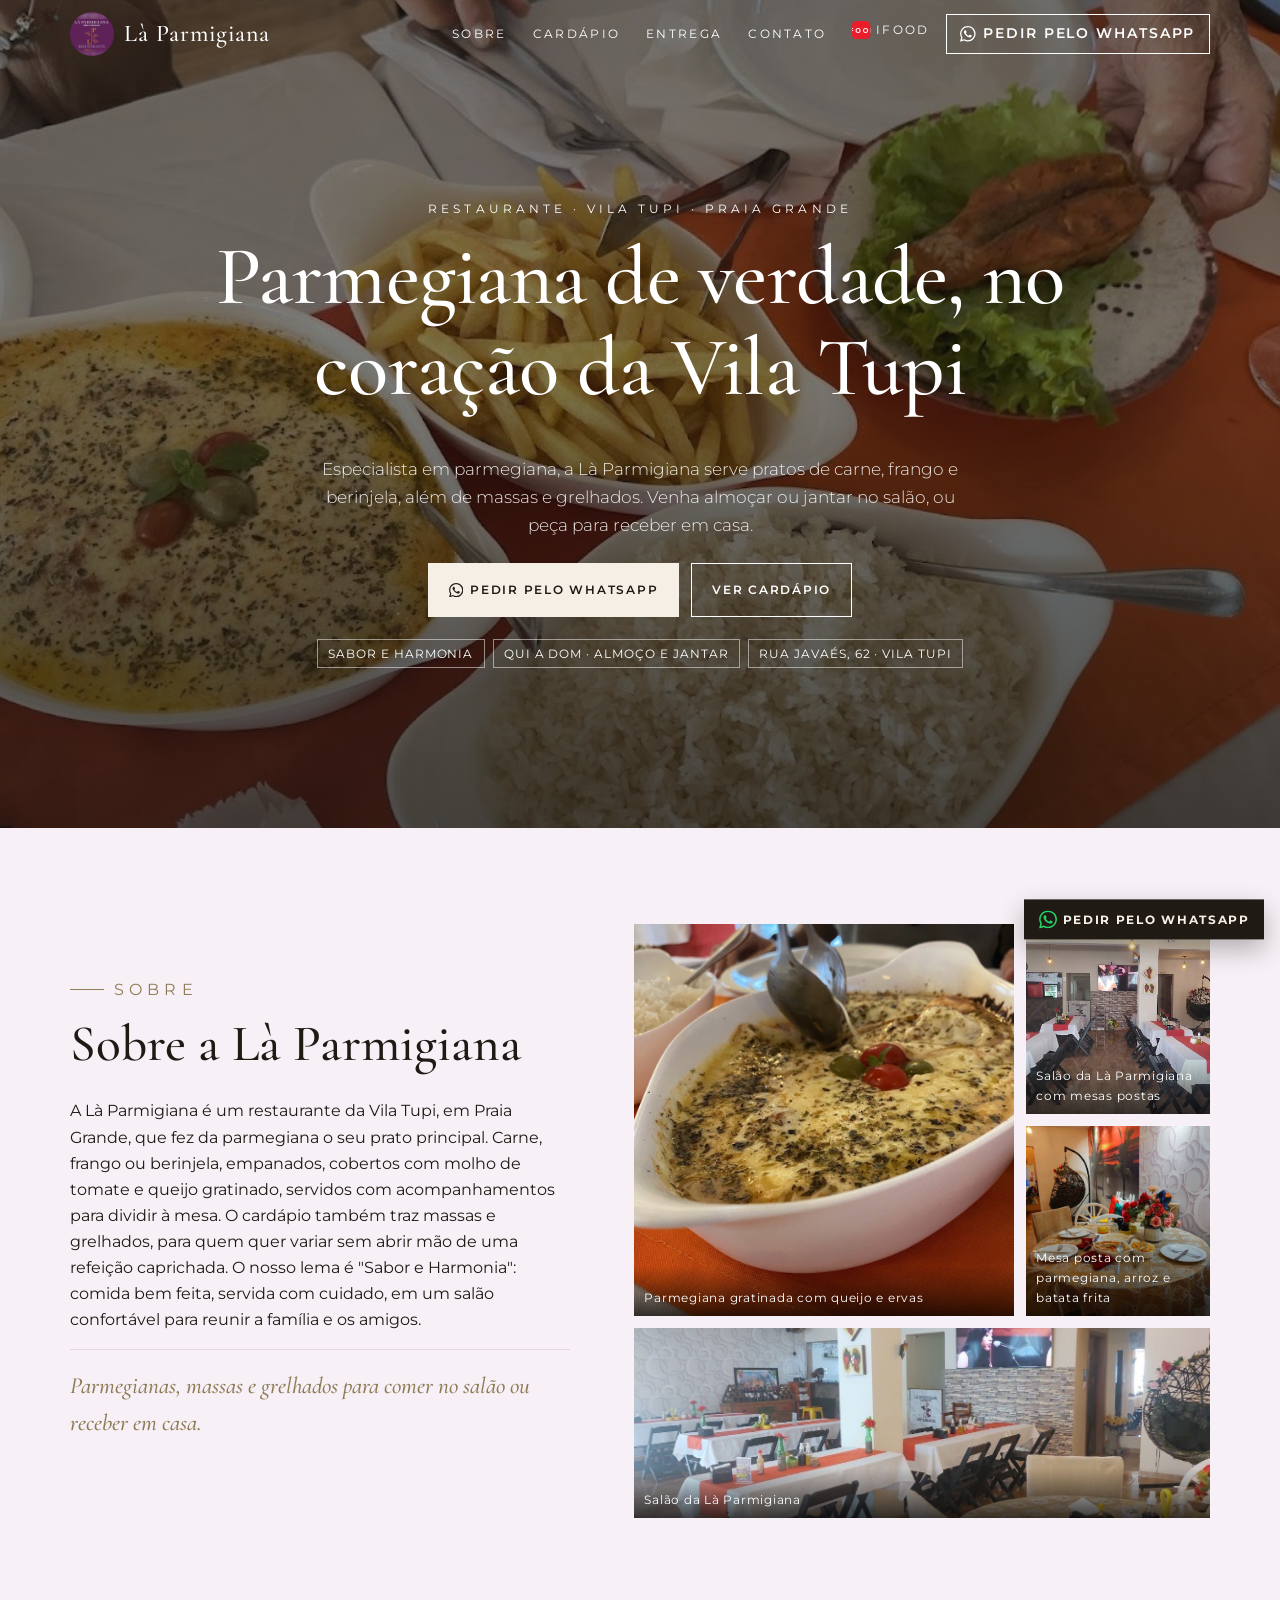
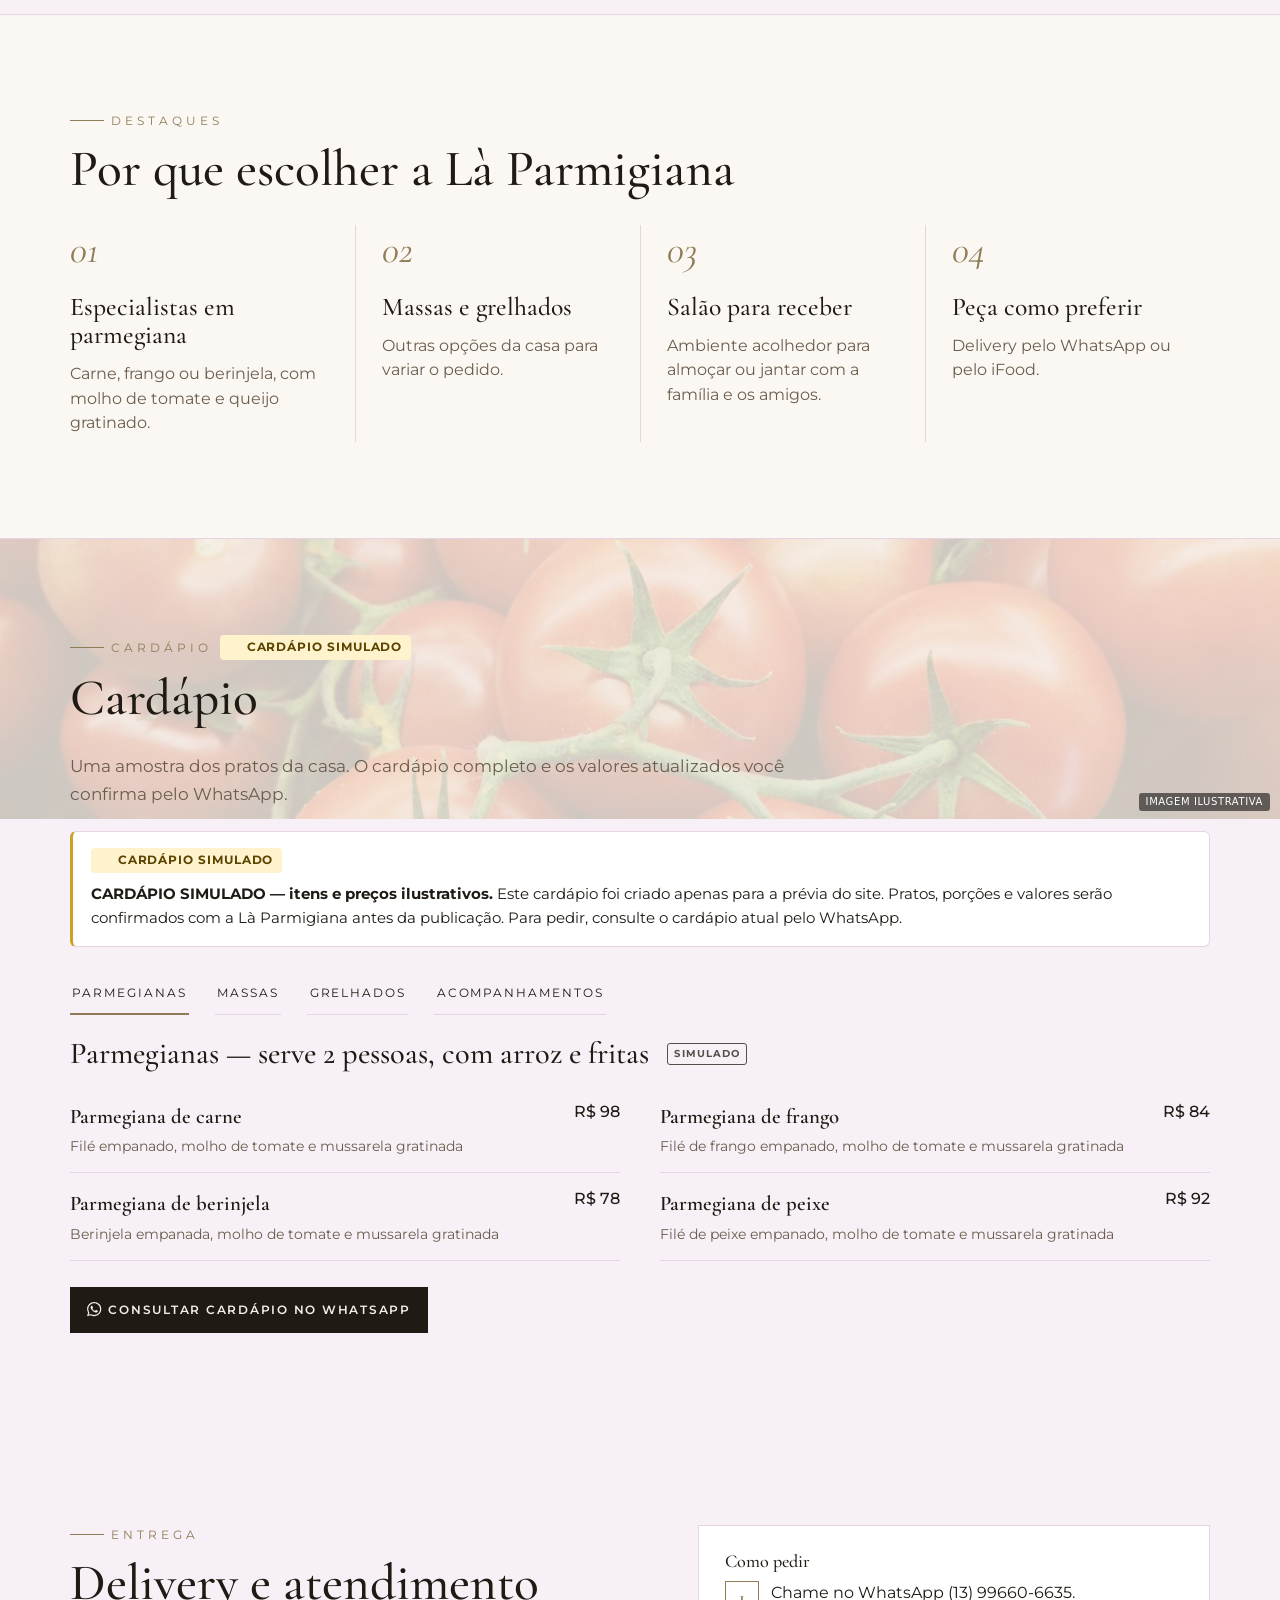
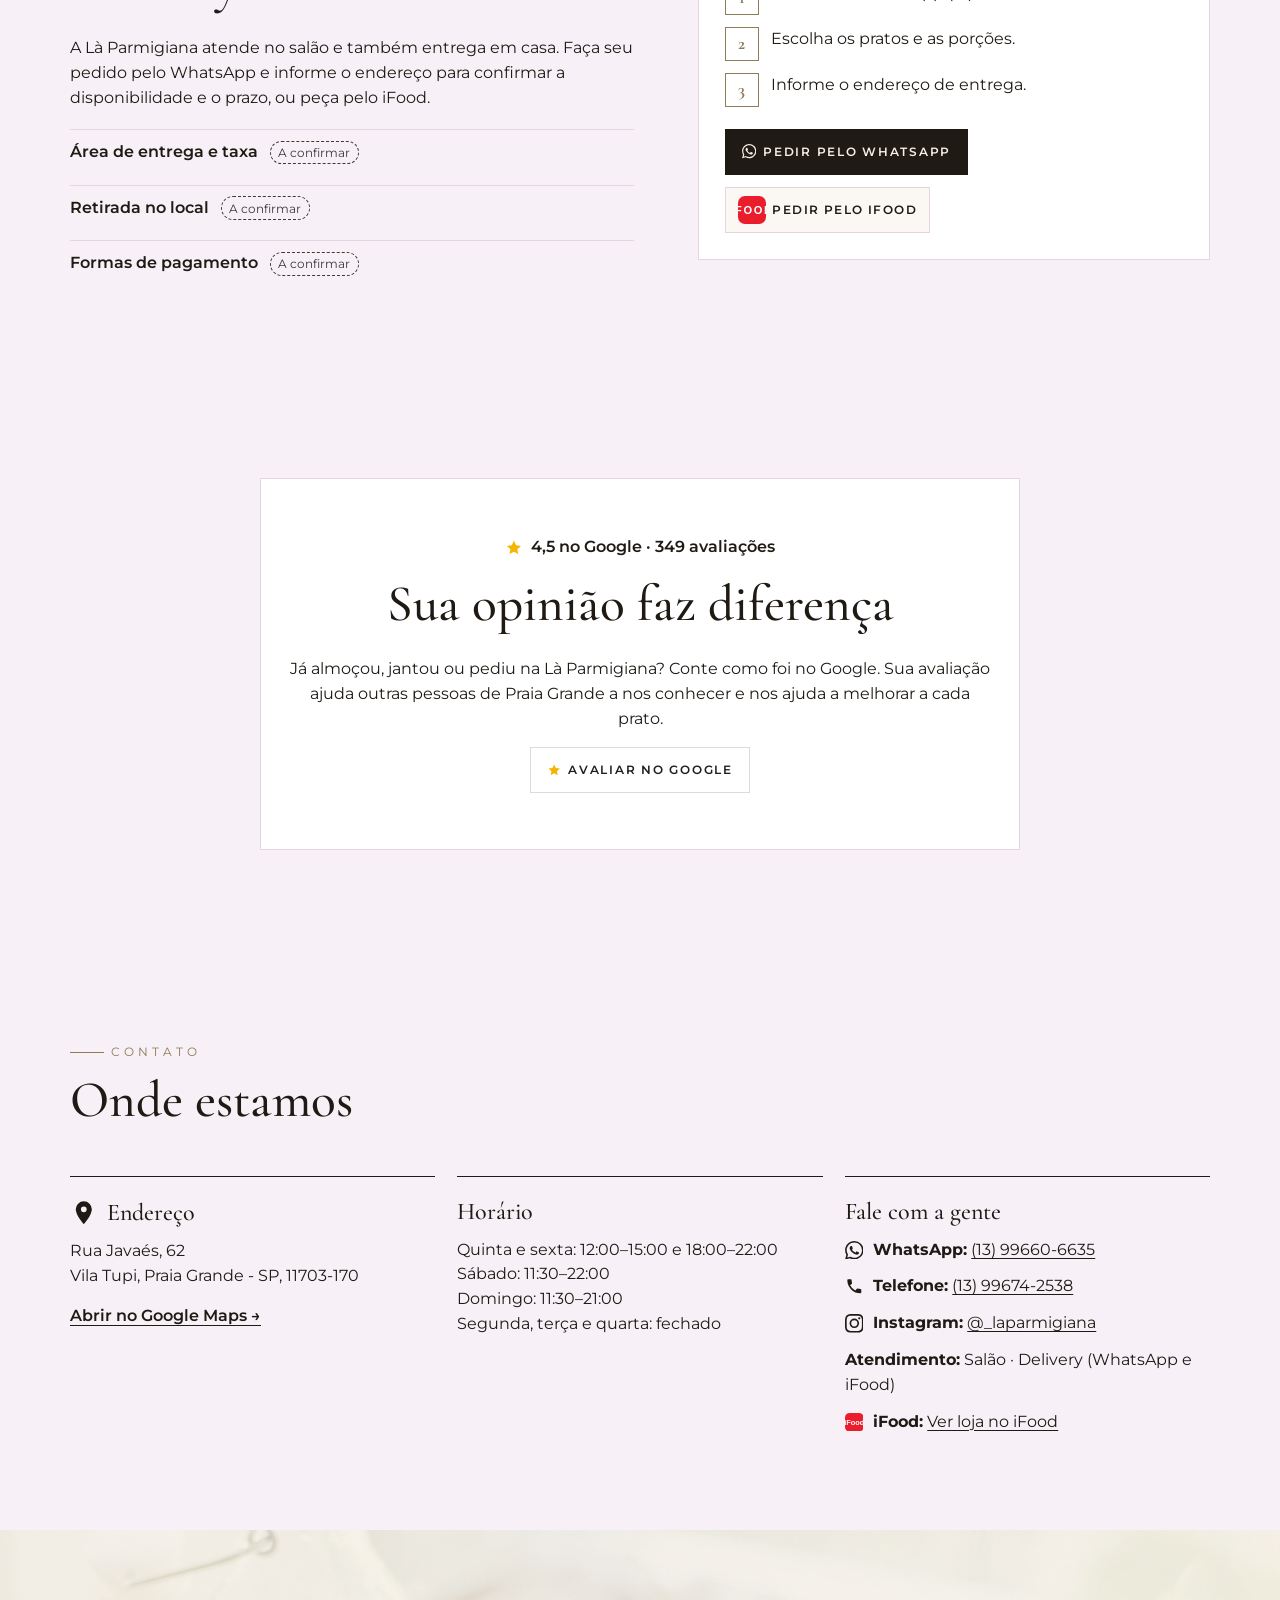
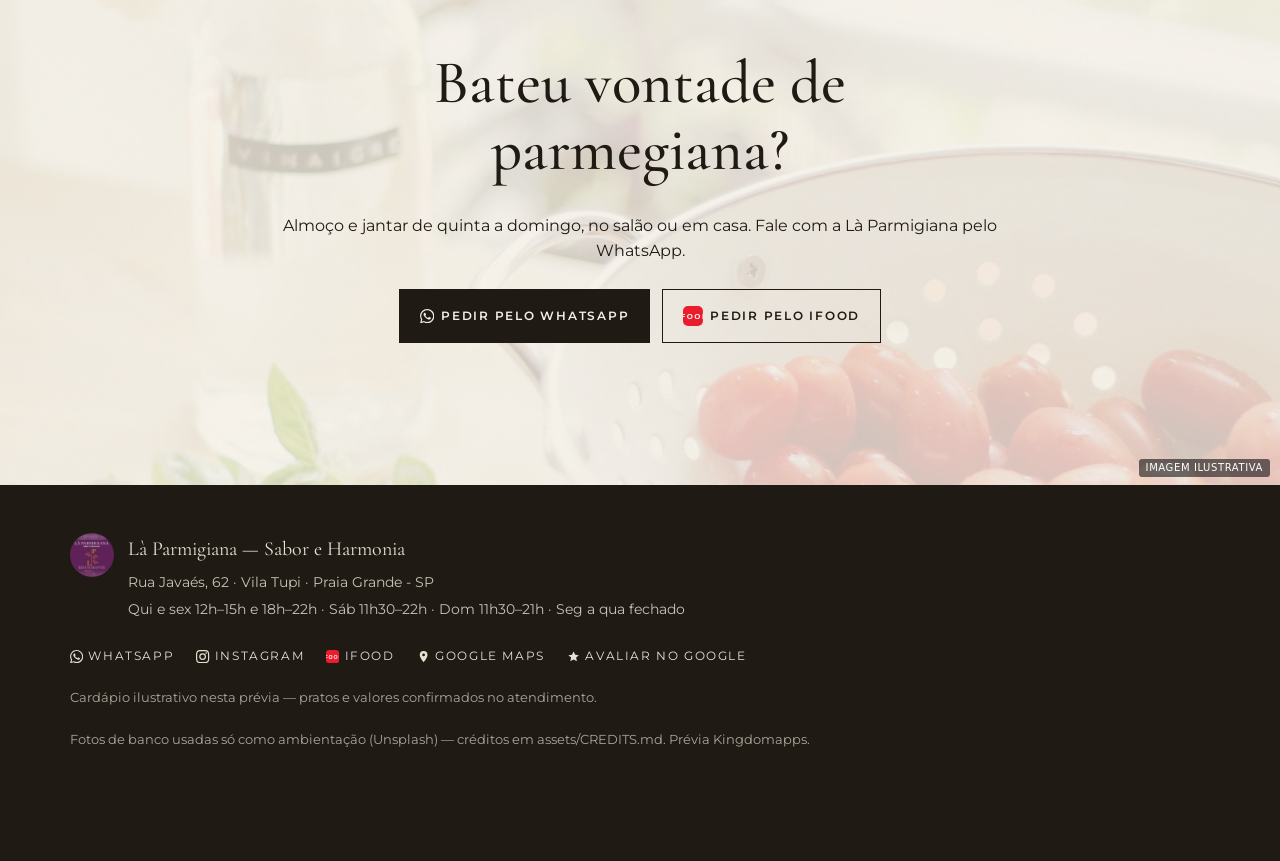
==== v1/index.html @ 7c885aa9 "publish: Là Parmigiana — base institucional + 2 skins (copy.md)" ====
<!DOCTYPE html>
<html lang="pt-BR">
<head>
<meta charset="UTF-8" />
<meta name="viewport" content="width=device-width, initial-scale=1" />
<meta name="robots" content="noindex, nofollow" />
<title>Là Parmigiana | Restaurante de parmegiana na Vila Tupi, Praia Grande</title>
<meta name="description" content="Parmegiana de carne, frango e berinjela, massas e grelhados na Vila Tupi, Praia Grande - SP. Almoço e jantar de quinta a domingo. Peça pelo WhatsApp ou pelo iFood." />
<meta name="theme-color" content="#2a1028" />
<link rel="preconnect" href="https://fonts.googleapis.com" />
<link rel="preconnect" href="https://fonts.gstatic.com" crossorigin />
<link rel="stylesheet" href="https://fonts.googleapis.com/css2?family=Cormorant+Garamond:ital,wght@0,500;0,600;1,500&family=Montserrat:wght@300;400;500;600&display=swap" />
<link rel="stylesheet" href="../assets/base.css" />
<link rel="stylesheet" href="../assets/skin-a.css" />
<style>:root{--brand:#61265a;--brand2:#f1af29;--brand-ink:#2a1028;--bg:#f7f0f6;--line:#e6d3e3}</style>
</head>
<body class="skin-a" data-hours='{"0": [[11.5, 21]], "1": [], "2": [], "3": [], "4": [[12, 15], [18, 22]], "5": [[12, 15], [18, 22]], "6": [[11.5, 22]]}' data-hours-unknown='[]'>
<!-- Kingdomapps · base institucional única · skin A (Editorial clássico) · copy: copy.md -->
<a class="skip" href="#conteudo">Pular para o conteúdo</a>
<header class="site-header" id="header">
  <div class="wrap header-inner">
    <a class="brand" href="#topo" aria-label="Là Parmigiana — início"><img class="brand-logo" src="../assets/img/logo.jpg" width="400" height="400" alt="Logotipo Là Parmigiana — Sabor e Harmonia — Restaurante" /><span class="brand-word">Là Parmigiana</span></a>
    <nav class="site-nav" id="site-nav" aria-label="Principal">
      <ul><li><a href="#sobre">Sobre</a></li><li><a href="#cardapio">Cardápio</a></li><li><a href="#entrega">Entrega</a></li><li><a href="#contato">Contato</a></li><li class="nav-ifood"><a href="https://www.ifood.com.br/delivery/praia-grande-sp/pizzas-la-parmigiana-tupi/13f870c8-bf03-4b80-8f69-2a6ee571658e" target="_blank" rel="noopener"><svg viewBox="0 0 24 24" aria-hidden="true" focusable="false"><rect width="24" height="24" rx="6" fill="#ea1d2c"/><text x="12" y="15.6" text-anchor="middle" font-family="Arial,Helvetica,sans-serif" font-weight="700" font-size="9.5" fill="#fff">iFood</text></svg><span>iFood</span></a></li></ul>
    </nav>
    <a class="btn btn-wa btn-sm header-cta" href="https://wa.me/5513996606635?text=Ol%C3%A1%21%20Vim%20pelo%20site%20e%20gostaria%20de%20fazer%20um%20pedido." target="_blank" rel="noopener"><svg viewBox="0 0 24 24" aria-hidden="true" focusable="false"><path fill="currentColor" d="M17.47 14.38c-.3-.15-1.76-.87-2.03-.97-.27-.1-.47-.15-.67.15-.2.3-.77.97-.94 1.16-.17.2-.35.22-.64.07-.3-.15-1.26-.46-2.39-1.47-.88-.79-1.48-1.76-1.65-2.06-.17-.3-.02-.46.13-.6.13-.14.3-.35.45-.52.15-.17.2-.3.3-.5.1-.2.05-.37-.03-.52-.07-.15-.67-1.61-.92-2.2-.24-.58-.49-.5-.67-.51h-.57c-.2 0-.52.07-.8.37-.27.3-1.04 1.02-1.04 2.48s1.07 2.88 1.21 3.07c.15.2 2.1 3.2 5.08 4.49.71.31 1.26.49 1.7.63.71.22 1.36.19 1.87.12.57-.09 1.76-.72 2-1.41.25-.7.25-1.29.18-1.41-.08-.13-.27-.2-.57-.35zM12.05 21.78a9.87 9.87 0 0 1-5.03-1.38l-.36-.21-3.74.98 1-3.65-.24-.37a9.86 9.86 0 0 1-1.51-5.26c0-5.45 4.44-9.88 9.89-9.88 2.64 0 5.12 1.03 6.99 2.9a9.83 9.83 0 0 1 2.89 6.99c0 5.45-4.44 9.88-9.89 9.88zm8.41-18.3A11.82 11.82 0 0 0 12.05 0C5.5 0 .16 5.34.16 11.89c0 2.1.55 4.14 1.59 5.95L.06 24l6.3-1.65a11.88 11.88 0 0 0 5.69 1.45c6.55 0 11.89-5.34 11.89-11.89 0-3.18-1.24-6.17-3.48-8.41z"/></svg><span>Pedir pelo WhatsApp</span></a>
    <button class="nav-toggle" type="button" aria-expanded="false" aria-controls="site-nav"><span class="sr-only">Abrir menu</span><span class="bars" aria-hidden="true"></span></button>
  </div>
</header>
<main id="conteudo">
<section class="hero" id="topo" aria-labelledby="hero-title">
  <figure class="hero-media"><img src="../assets/img/fotos-foto-3.jpg" width="1200" height="675" alt="Parmegiana gratinada servida com arroz, fritas e peixe grelhado" fetchpriority="high" /></figure>
  <div class="wrap hero-inner">
    <div class="hero-copy">
      <p class="eyebrow">Restaurante · Vila Tupi · Praia Grande</p>
      <h1 id="hero-title">Parmegiana de verdade, no coração da Vila Tupi</h1>
      <p class="lead">Especialista em parmegiana, a Là Parmigiana serve pratos de carne, frango e berinjela, além de massas e grelhados. Venha almoçar ou jantar no salão, ou peça para receber em casa.</p>
      <p class="open-badge" data-open-badge hidden></p>
      <div class="hero-ctas">
        <a class="btn btn-wa btn-lg" href="https://wa.me/5513996606635?text=Ol%C3%A1%21%20Vim%20pelo%20site%20e%20gostaria%20de%20fazer%20um%20pedido." target="_blank" rel="noopener"><svg viewBox="0 0 24 24" aria-hidden="true" focusable="false"><path fill="currentColor" d="M17.47 14.38c-.3-.15-1.76-.87-2.03-.97-.27-.1-.47-.15-.67.15-.2.3-.77.97-.94 1.16-.17.2-.35.22-.64.07-.3-.15-1.26-.46-2.39-1.47-.88-.79-1.48-1.76-1.65-2.06-.17-.3-.02-.46.13-.6.13-.14.3-.35.45-.52.15-.17.2-.3.3-.5.1-.2.05-.37-.03-.52-.07-.15-.67-1.61-.92-2.2-.24-.58-.49-.5-.67-.51h-.57c-.2 0-.52.07-.8.37-.27.3-1.04 1.02-1.04 2.48s1.07 2.88 1.21 3.07c.15.2 2.1 3.2 5.08 4.49.71.31 1.26.49 1.7.63.71.22 1.36.19 1.87.12.57-.09 1.76-.72 2-1.41.25-.7.25-1.29.18-1.41-.08-.13-.27-.2-.57-.35zM12.05 21.78a9.87 9.87 0 0 1-5.03-1.38l-.36-.21-3.74.98 1-3.65-.24-.37a9.86 9.86 0 0 1-1.51-5.26c0-5.45 4.44-9.88 9.89-9.88 2.64 0 5.12 1.03 6.99 2.9a9.83 9.83 0 0 1 2.89 6.99c0 5.45-4.44 9.88-9.89 9.88zm8.41-18.3A11.82 11.82 0 0 0 12.05 0C5.5 0 .16 5.34.16 11.89c0 2.1.55 4.14 1.59 5.95L.06 24l6.3-1.65a11.88 11.88 0 0 0 5.69 1.45c6.55 0 11.89-5.34 11.89-11.89 0-3.18-1.24-6.17-3.48-8.41z"/></svg><span>Pedir pelo WhatsApp</span></a>
        <a class="btn btn-ghost btn-lg" href="#cardapio">Ver cardápio</a>
      </div>
      <ul class="chips"><li>Sabor e Harmonia</li><li>Qui a dom · almoço e jantar</li><li>Rua Javaés, 62 · Vila Tupi</li></ul>
    </div>
  </div>
</section>
<section class="sec sobre" id="sobre" aria-labelledby="sobre-title">
  <div class="wrap sobre-grid">
    <div class="sobre-copy">
      <p class="kicker">Sobre</p>
      <h2 id="sobre-title">Sobre a Là Parmigiana</h2>
      <p>A Là Parmigiana é um restaurante da Vila Tupi, em Praia Grande, que fez da parmegiana o seu prato principal. Carne, frango ou berinjela, empanados, cobertos com molho de tomate e queijo gratinado, servidos com acompanhamentos para dividir à mesa. O cardápio também traz massas e grelhados, para quem quer variar sem abrir mão de uma refeição caprichada. O nosso lema é &quot;Sabor e Harmonia&quot;: comida bem feita, servida com cuidado, em um salão confortável para reunir a família e os amigos.</p>
      <p class="apoio">Parmegianas, massas e grelhados para comer no salão ou receber em casa.</p>
    </div>
    <div class="gallery" aria-label="Fotos de Là Parmigiana"><figure class="g-item g-1"><img src="../assets/img/fotos-foto-4.jpg" width="900" height="1200" alt="Parmegiana gratinada com queijo e ervas" loading="lazy" decoding="async" /><figcaption>Parmegiana gratinada com queijo e ervas</figcaption></figure><figure class="g-item g-2"><img src="../assets/img/fotos-foto-1.jpg" width="1200" height="675" alt="Salão da Là Parmigiana com mesas postas" loading="lazy" decoding="async" /><figcaption>Salão da Là Parmigiana com mesas postas</figcaption></figure><figure class="g-item g-3"><img src="../assets/img/fotos-foto-2.jpg" width="901" height="1200" alt="Mesa posta com parmegiana, arroz e batata frita" loading="lazy" decoding="async" /><figcaption>Mesa posta com parmegiana, arroz e batata frita</figcaption></figure><figure class="g-item g-4"><img src="../assets/img/fotos-foto-5.jpg" width="1200" height="675" alt="Salão da Là Parmigiana" loading="lazy" decoding="async" /><figcaption>Salão da Là Parmigiana</figcaption></figure></div>
  </div>
</section>
<section class="sec destaques" id="destaques" aria-labelledby="dest-title">
  <div class="wrap">
    <p class="kicker">Destaques</p>
    <h2 id="dest-title">Por que escolher a Là Parmigiana</h2>
    <ul class="feats"><li class="feat"><span class="feat-n" aria-hidden="true">01</span><h3>Especialistas em parmegiana</h3><p>Carne, frango ou berinjela, com molho de tomate e queijo gratinado.</p></li><li class="feat"><span class="feat-n" aria-hidden="true">02</span><h3>Massas e grelhados</h3><p>Outras opções da casa para variar o pedido.</p></li><li class="feat"><span class="feat-n" aria-hidden="true">03</span><h3>Salão para receber</h3><p>Ambiente acolhedor para almoçar ou jantar com a família e os amigos.</p></li><li class="feat"><span class="feat-n" aria-hidden="true">04</span><h3>Peça como preferir</h3><p>Delivery pelo WhatsApp ou pelo iFood.</p></li></ul>
  </div>
</section>
<section class="sec cardapio" id="cardapio" aria-labelledby="menu-title">
  <div class="amb amb-menu" style="--amb:url('../assets/img/ambiente-tomatoes-wood.jpg')" aria-hidden="true"><span class="amb-tag">Imagem ilustrativa</span></div>
  <div class="wrap">
    <div class="menu-head">
      <p class="kicker">Cardápio <span class="sim-badge">Cardápio simulado</span></p>
      <h2 id="menu-title">Cardápio</h2>
      <p class="lead">Uma amostra dos pratos da casa. O cardápio completo e os valores atualizados você confirma pelo WhatsApp.</p>
    </div>
    <div class="sim-notice" role="note"><span class="sim-badge">Cardápio simulado</span><p><strong>CARDÁPIO SIMULADO — itens e preços ilustrativos.</strong> Este cardápio foi criado apenas para a prévia do site. Pratos, porções e valores serão confirmados com a Là Parmigiana antes da publicação. Para pedir, consulte o cardápio atual pelo WhatsApp.</p></div>
    <div class="menu-tabs" role="tablist" aria-label="Categorias do cardápio"><button type="button" role="tab" id="tab-0" aria-controls="menu-0" aria-selected="true">Parmegianas</button><button type="button" role="tab" id="tab-1" aria-controls="menu-1" aria-selected="false" tabindex="-1">Massas</button><button type="button" role="tab" id="tab-2" aria-controls="menu-2" aria-selected="false" tabindex="-1">Grelhados</button><button type="button" role="tab" id="tab-3" aria-controls="menu-3" aria-selected="false" tabindex="-1">Acompanhamentos</button></div>
    <div class="menu-panel" role="tabpanel" id="menu-0" aria-labelledby="tab-0" tabindex="0"><h3 class="menu-cat">Parmegianas — serve 2 pessoas, com arroz e fritas <span class="sim-tag">Simulado</span></h3><ul class="menu-list"><li class="mi"><span class="mi-name">Parmegiana de carne</span><span class="mi-desc">Filé empanado, molho de tomate e mussarela gratinada</span><span class="mi-price">R$ 98</span></li><li class="mi"><span class="mi-name">Parmegiana de frango</span><span class="mi-desc">Filé de frango empanado, molho de tomate e mussarela gratinada</span><span class="mi-price">R$ 84</span></li><li class="mi"><span class="mi-name">Parmegiana de berinjela</span><span class="mi-desc">Berinjela empanada, molho de tomate e mussarela gratinada</span><span class="mi-price">R$ 78</span></li><li class="mi"><span class="mi-name">Parmegiana de peixe</span><span class="mi-desc">Filé de peixe empanado, molho de tomate e mussarela gratinada</span><span class="mi-price">R$ 92</span></li></ul></div><div class="menu-panel" role="tabpanel" id="menu-1" aria-labelledby="tab-1" tabindex="0" hidden><h3 class="menu-cat">Massas <span class="sim-tag">Simulado</span></h3><ul class="menu-list"><li class="mi"><span class="mi-name">Espaguete ao sugo</span><span class="mi-desc">Molho de tomate artesanal e manjericão</span><span class="mi-price">R$ 42</span></li><li class="mi"><span class="mi-name">Fettuccine à bolonhesa</span><span class="mi-desc">Molho de carne moída e tomate</span><span class="mi-price">R$ 48</span></li><li class="mi"><span class="mi-name">Talharim ao molho branco</span><span class="mi-desc">Molho branco cremoso e parmesão</span><span class="mi-price">R$ 46</span></li></ul></div><div class="menu-panel" role="tabpanel" id="menu-2" aria-labelledby="tab-2" tabindex="0" hidden><h3 class="menu-cat">Grelhados — com arroz e fritas <span class="sim-tag">Simulado</span></h3><ul class="menu-list"><li class="mi"><span class="mi-name">Filé de frango grelhado</span><span class="mi-desc">Filé de frango temperado na chapa</span><span class="mi-price">R$ 45</span></li><li class="mi"><span class="mi-name">Bife grelhado</span><span class="mi-desc">Corte bovino grelhado, acebolado opcional</span><span class="mi-price">R$ 58</span></li><li class="mi"><span class="mi-name">Salmão grelhado</span><span class="mi-desc">Posta de salmão grelhada com salada</span><span class="mi-price">R$ 72</span></li></ul></div><div class="menu-panel" role="tabpanel" id="menu-3" aria-labelledby="tab-3" tabindex="0" hidden><h3 class="menu-cat">Acompanhamentos <span class="sim-tag">Simulado</span></h3><ul class="menu-list"><li class="mi"><span class="mi-name">Arroz branco</span><span class="mi-price">R$ 12</span></li><li class="mi"><span class="mi-name">Batata frita</span><span class="mi-price">R$ 22</span></li><li class="mi"><span class="mi-name">Salada verde</span><span class="mi-price">R$ 16</span></li></ul></div>
    <div class="menu-cta"><a class="btn btn-wa" href="https://wa.me/5513996606635?text=Ol%C3%A1%21%20Vim%20pelo%20site%20e%20gostaria%20de%20fazer%20um%20pedido." target="_blank" rel="noopener"><svg viewBox="0 0 24 24" aria-hidden="true" focusable="false"><path fill="currentColor" d="M17.47 14.38c-.3-.15-1.76-.87-2.03-.97-.27-.1-.47-.15-.67.15-.2.3-.77.97-.94 1.16-.17.2-.35.22-.64.07-.3-.15-1.26-.46-2.39-1.47-.88-.79-1.48-1.76-1.65-2.06-.17-.3-.02-.46.13-.6.13-.14.3-.35.45-.52.15-.17.2-.3.3-.5.1-.2.05-.37-.03-.52-.07-.15-.67-1.61-.92-2.2-.24-.58-.49-.5-.67-.51h-.57c-.2 0-.52.07-.8.37-.27.3-1.04 1.02-1.04 2.48s1.07 2.88 1.21 3.07c.15.2 2.1 3.2 5.08 4.49.71.31 1.26.49 1.7.63.71.22 1.36.19 1.87.12.57-.09 1.76-.72 2-1.41.25-.7.25-1.29.18-1.41-.08-.13-.27-.2-.57-.35zM12.05 21.78a9.87 9.87 0 0 1-5.03-1.38l-.36-.21-3.74.98 1-3.65-.24-.37a9.86 9.86 0 0 1-1.51-5.26c0-5.45 4.44-9.88 9.89-9.88 2.64 0 5.12 1.03 6.99 2.9a9.83 9.83 0 0 1 2.89 6.99c0 5.45-4.44 9.88-9.89 9.88zm8.41-18.3A11.82 11.82 0 0 0 12.05 0C5.5 0 .16 5.34.16 11.89c0 2.1.55 4.14 1.59 5.95L.06 24l6.3-1.65a11.88 11.88 0 0 0 5.69 1.45c6.55 0 11.89-5.34 11.89-11.89 0-3.18-1.24-6.17-3.48-8.41z"/></svg><span>Consultar cardápio no WhatsApp</span></a></div>
  </div>
</section>
<section class="sec entrega" id="entrega" aria-labelledby="ent-title">
  <div class="wrap entrega-grid">
    <div>
      <p class="kicker">Entrega</p>
      <h2 id="ent-title">Delivery e atendimento</h2>
      <p>A Là Parmigiana atende no salão e também entrega em casa. Faça seu pedido pelo WhatsApp e informe o endereço para confirmar a disponibilidade e o prazo, ou peça pelo iFood.</p>
      <dl class="kv"><div><dt>Área de entrega e taxa</dt><dd><span class="tbc">A confirmar</span></dd></div><div><dt>Retirada no local</dt><dd><span class="tbc">A confirmar</span></dd></div><div><dt>Formas de pagamento</dt><dd><span class="tbc">A confirmar</span></dd></div></dl>
    </div>
    <div class="steps-box">
      <h3>Como pedir</h3><ol class="steps"><li>Chame no WhatsApp (13) 99660-6635.</li><li>Escolha os pratos e as porções.</li><li>Informe o endereço de entrega.</li></ol>
      <div class="order-links"><a class="btn btn-wa" href="https://wa.me/5513996606635?text=Ol%C3%A1%21%20Vim%20pelo%20site%20e%20gostaria%20de%20fazer%20um%20pedido." target="_blank" rel="noopener"><svg viewBox="0 0 24 24" aria-hidden="true" focusable="false"><path fill="currentColor" d="M17.47 14.38c-.3-.15-1.76-.87-2.03-.97-.27-.1-.47-.15-.67.15-.2.3-.77.97-.94 1.16-.17.2-.35.22-.64.07-.3-.15-1.26-.46-2.39-1.47-.88-.79-1.48-1.76-1.65-2.06-.17-.3-.02-.46.13-.6.13-.14.3-.35.45-.52.15-.17.2-.3.3-.5.1-.2.05-.37-.03-.52-.07-.15-.67-1.61-.92-2.2-.24-.58-.49-.5-.67-.51h-.57c-.2 0-.52.07-.8.37-.27.3-1.04 1.02-1.04 2.48s1.07 2.88 1.21 3.07c.15.2 2.1 3.2 5.08 4.49.71.31 1.26.49 1.7.63.71.22 1.36.19 1.87.12.57-.09 1.76-.72 2-1.41.25-.7.25-1.29.18-1.41-.08-.13-.27-.2-.57-.35zM12.05 21.78a9.87 9.87 0 0 1-5.03-1.38l-.36-.21-3.74.98 1-3.65-.24-.37a9.86 9.86 0 0 1-1.51-5.26c0-5.45 4.44-9.88 9.89-9.88 2.64 0 5.12 1.03 6.99 2.9a9.83 9.83 0 0 1 2.89 6.99c0 5.45-4.44 9.88-9.89 9.88zm8.41-18.3A11.82 11.82 0 0 0 12.05 0C5.5 0 .16 5.34.16 11.89c0 2.1.55 4.14 1.59 5.95L.06 24l6.3-1.65a11.88 11.88 0 0 0 5.69 1.45c6.55 0 11.89-5.34 11.89-11.89 0-3.18-1.24-6.17-3.48-8.41z"/></svg><span>Pedir pelo WhatsApp</span></a><a class="app-link app-ifood" href="https://www.ifood.com.br/delivery/praia-grande-sp/pizzas-la-parmigiana-tupi/13f870c8-bf03-4b80-8f69-2a6ee571658e" target="_blank" rel="noopener"><svg viewBox="0 0 24 24" aria-hidden="true" focusable="false"><rect width="24" height="24" rx="6" fill="#ea1d2c"/><text x="12" y="15.6" text-anchor="middle" font-family="Arial,Helvetica,sans-serif" font-weight="700" font-size="9.5" fill="#fff">iFood</text></svg><span>Pedir pelo iFood</span></a></div>
    </div>
  </div>
</section>
<section class="sec avaliar review-band" id="avaliar" aria-labelledby="av-title">
  <div class="wrap avaliar-inner">
    <p class="selo"><svg viewBox="0 0 24 24" aria-hidden="true" focusable="false"><path fill="currentColor" d="M12 2.5l2.9 6 6.6.8-4.9 4.5 1.3 6.5L12 17.1l-5.9 3.2 1.3-6.5L2.5 9.3l6.6-.8z"/></svg><span>4,5 no Google · 349 avaliações</span></p>
    <h2 id="av-title">Sua opinião faz diferença</h2>
    <p>Já almoçou, jantou ou pediu na Là Parmigiana? Conte como foi no Google. Sua avaliação ajuda outras pessoas de Praia Grande a nos conhecer e nos ajuda a melhorar a cada prato.</p>
    <a class="btn btn-review" href="https://search.google.com/local/writereview?placeid=ChIJm2C9VnYfzpQR0P9cVbOLByU" target="_blank" rel="noopener"><svg viewBox="0 0 24 24" aria-hidden="true" focusable="false"><path fill="currentColor" d="M12 2.5l2.9 6 6.6.8-4.9 4.5 1.3 6.5L12 17.1l-5.9 3.2 1.3-6.5L2.5 9.3l6.6-.8z"/></svg><span>Avaliar no Google</span></a>
  </div>
</section>
<section class="sec contato" id="contato" aria-labelledby="ct-title">
  <div class="wrap contato-grid">
    <div class="ct-head">
      <p class="kicker">Contato</p>
      <h2 id="ct-title">Onde estamos</h2>
      
    </div>
    <div class="ct-card">
      <h3><svg viewBox="0 0 24 24" aria-hidden="true" focusable="false"><path fill="currentColor" d="M12 2a7 7 0 0 0-7 7c0 5.25 7 13 7 13s7-7.75 7-13a7 7 0 0 0-7-7zm0 9.5a2.5 2.5 0 1 1 0-5 2.5 2.5 0 0 1 0 5z"/></svg><span>Endereço</span></h3>
      <p>Rua Javaés, 62<br />Vila Tupi, Praia Grande - SP, 11703-170</p>
      <a class="text-link" href="https://www.google.com/maps/place/L%C3%A0+parmigiana/@-24.0190742,-46.4545942,17z/data=!4m7!3m6!1s0x94ce1f7656bd609b:0x25078bb3555cffd0!8m2!3d-24.0190742!4d-46.4545942!10e1!16s%2Fg%2F11pzk0gtj1?hl=pt-BR" target="_blank" rel="noopener">Abrir no Google Maps →</a>
    </div>
    <div class="ct-card">
      <h3>Horário</h3>
      <p>Quinta e sexta: 12:00–15:00 e 18:00–22:00<br />Sábado: 11:30–22:00<br />Domingo: 11:30–21:00<br />Segunda, terça e quarta: fechado</p>
      <p class="open-badge" data-open-badge hidden></p>
    </div>
    <div class="ct-card">
      <h3>Fale com a gente</h3>
      <ul class="ct-list"><li><svg viewBox="0 0 24 24" aria-hidden="true" focusable="false"><path fill="currentColor" d="M17.47 14.38c-.3-.15-1.76-.87-2.03-.97-.27-.1-.47-.15-.67.15-.2.3-.77.97-.94 1.16-.17.2-.35.22-.64.07-.3-.15-1.26-.46-2.39-1.47-.88-.79-1.48-1.76-1.65-2.06-.17-.3-.02-.46.13-.6.13-.14.3-.35.45-.52.15-.17.2-.3.3-.5.1-.2.05-.37-.03-.52-.07-.15-.67-1.61-.92-2.2-.24-.58-.49-.5-.67-.51h-.57c-.2 0-.52.07-.8.37-.27.3-1.04 1.02-1.04 2.48s1.07 2.88 1.21 3.07c.15.2 2.1 3.2 5.08 4.49.71.31 1.26.49 1.7.63.71.22 1.36.19 1.87.12.57-.09 1.76-.72 2-1.41.25-.7.25-1.29.18-1.41-.08-.13-.27-.2-.57-.35zM12.05 21.78a9.87 9.87 0 0 1-5.03-1.38l-.36-.21-3.74.98 1-3.65-.24-.37a9.86 9.86 0 0 1-1.51-5.26c0-5.45 4.44-9.88 9.89-9.88 2.64 0 5.12 1.03 6.99 2.9a9.83 9.83 0 0 1 2.89 6.99c0 5.45-4.44 9.88-9.89 9.88zm8.41-18.3A11.82 11.82 0 0 0 12.05 0C5.5 0 .16 5.34.16 11.89c0 2.1.55 4.14 1.59 5.95L.06 24l6.3-1.65a11.88 11.88 0 0 0 5.69 1.45c6.55 0 11.89-5.34 11.89-11.89 0-3.18-1.24-6.17-3.48-8.41z"/></svg><span><strong>WhatsApp:</strong> <a href="https://wa.me/5513996606635?text=Ol%C3%A1%21%20Vim%20pelo%20site%20e%20gostaria%20de%20fazer%20um%20pedido." target="_blank" rel="noopener">(13) 99660-6635</a></span></li><li><svg viewBox="0 0 24 24" aria-hidden="true" focusable="false"><path fill="currentColor" d="M6.6 10.8a15.1 15.1 0 0 0 6.6 6.6l2.2-2.2a1 1 0 0 1 1-.25 11.4 11.4 0 0 0 3.6.57 1 1 0 0 1 1 1V20a1 1 0 0 1-1 1A17 17 0 0 1 3 4a1 1 0 0 1 1-1h3.5a1 1 0 0 1 1 1c0 1.25.2 2.45.57 3.57a1 1 0 0 1-.25 1z"/></svg><span><strong>Telefone:</strong> <a href="tel:+5513996742538">(13) 99674-2538</a></span></li><li><svg viewBox="0 0 24 24" aria-hidden="true" focusable="false"><path fill="currentColor" d="M12 2.2c3.2 0 3.58.01 4.85.07 3.25.15 4.77 1.69 4.92 4.92.06 1.27.07 1.65.07 4.85s-.01 3.58-.07 4.85c-.15 3.23-1.66 4.77-4.92 4.92-1.27.06-1.65.07-4.85.07s-3.58-.01-4.85-.07c-3.26-.15-4.77-1.7-4.92-4.92C2.17 15.58 2.16 15.2 2.16 12s.01-3.58.07-4.85C2.38 3.92 3.9 2.38 7.15 2.23 8.42 2.17 8.8 2.16 12 2.16zM12 0C8.74 0 8.33.01 7.05.07 2.7.27.27 2.69.07 7.05.01 8.33 0 8.74 0 12s.01 3.67.07 4.95c.2 4.36 2.62 6.78 6.98 6.98C8.33 23.99 8.74 24 12 24s3.67-.01 4.95-.07c4.35-.2 6.78-2.62 6.98-6.98.06-1.28.07-1.69.07-4.95s-.01-3.67-.07-4.95c-.2-4.35-2.62-6.78-6.98-6.98C15.67.01 15.26 0 12 0zm0 5.84a6.16 6.16 0 1 0 0 12.32 6.16 6.16 0 0 0 0-12.32zM12 16a4 4 0 1 1 0-8 4 4 0 0 1 0 8zm6.4-11.85a1.44 1.44 0 1 0 0 2.88 1.44 1.44 0 0 0 0-2.88z"/></svg><span><strong>Instagram:</strong> <a href="https://instagram.com/_laparmigiana" target="_blank" rel="noopener">@_laparmigiana</a></span></li><li class="atend"><span><strong>Atendimento:</strong> Salão · Delivery (WhatsApp e iFood)</span></li><li><svg viewBox="0 0 24 24" aria-hidden="true" focusable="false"><rect width="24" height="24" rx="6" fill="#ea1d2c"/><text x="12" y="15.6" text-anchor="middle" font-family="Arial,Helvetica,sans-serif" font-weight="700" font-size="9.5" fill="#fff">iFood</text></svg><span><strong>iFood:</strong> <a href="https://www.ifood.com.br/delivery/praia-grande-sp/pizzas-la-parmigiana-tupi/13f870c8-bf03-4b80-8f69-2a6ee571658e" target="_blank" rel="noopener">Ver loja no iFood</a></span></li></ul>
    </div>
  </div>
</section>
<section class="sec cta-final cta-band" id="cta-final" aria-labelledby="cta-title">
  <div class="amb amb-cta" style="--amb:url('../assets/img/ambiente-tomatoes-strainer.jpg')" aria-hidden="true"><span class="amb-tag">Imagem ilustrativa</span></div>
  <div class="wrap cta-inner">
    <h2 id="cta-title">Bateu vontade de parmegiana?</h2>
    <p>Almoço e jantar de quinta a domingo, no salão ou em casa. Fale com a Là Parmigiana pelo WhatsApp.</p>
    <div class="hero-ctas"><a class="btn btn-wa btn-lg" href="https://wa.me/5513996606635?text=Ol%C3%A1%21%20Vim%20pelo%20site%20e%20gostaria%20de%20fazer%20um%20pedido." target="_blank" rel="noopener"><svg viewBox="0 0 24 24" aria-hidden="true" focusable="false"><path fill="currentColor" d="M17.47 14.38c-.3-.15-1.76-.87-2.03-.97-.27-.1-.47-.15-.67.15-.2.3-.77.97-.94 1.16-.17.2-.35.22-.64.07-.3-.15-1.26-.46-2.39-1.47-.88-.79-1.48-1.76-1.65-2.06-.17-.3-.02-.46.13-.6.13-.14.3-.35.45-.52.15-.17.2-.3.3-.5.1-.2.05-.37-.03-.52-.07-.15-.67-1.61-.92-2.2-.24-.58-.49-.5-.67-.51h-.57c-.2 0-.52.07-.8.37-.27.3-1.04 1.02-1.04 2.48s1.07 2.88 1.21 3.07c.15.2 2.1 3.2 5.08 4.49.71.31 1.26.49 1.7.63.71.22 1.36.19 1.87.12.57-.09 1.76-.72 2-1.41.25-.7.25-1.29.18-1.41-.08-.13-.27-.2-.57-.35zM12.05 21.78a9.87 9.87 0 0 1-5.03-1.38l-.36-.21-3.74.98 1-3.65-.24-.37a9.86 9.86 0 0 1-1.51-5.26c0-5.45 4.44-9.88 9.89-9.88 2.64 0 5.12 1.03 6.99 2.9a9.83 9.83 0 0 1 2.89 6.99c0 5.45-4.44 9.88-9.89 9.88zm8.41-18.3A11.82 11.82 0 0 0 12.05 0C5.5 0 .16 5.34.16 11.89c0 2.1.55 4.14 1.59 5.95L.06 24l6.3-1.65a11.88 11.88 0 0 0 5.69 1.45c6.55 0 11.89-5.34 11.89-11.89 0-3.18-1.24-6.17-3.48-8.41z"/></svg><span>Pedir pelo WhatsApp</span></a><a class="btn btn-ghost btn-lg btn-ifood" href="https://www.ifood.com.br/delivery/praia-grande-sp/pizzas-la-parmigiana-tupi/13f870c8-bf03-4b80-8f69-2a6ee571658e" target="_blank" rel="noopener"><svg viewBox="0 0 24 24" aria-hidden="true" focusable="false"><rect width="24" height="24" rx="6" fill="#ea1d2c"/><text x="12" y="15.6" text-anchor="middle" font-family="Arial,Helvetica,sans-serif" font-weight="700" font-size="9.5" fill="#fff">iFood</text></svg><span>Pedir pelo iFood</span></a></div>
  </div>
</section>
</main>
<footer class="site-footer">
  <div class="wrap footer-inner">
    <div class="f-brand"><img class="brand-logo" src="../assets/img/logo.jpg" width="400" height="400" alt="Logotipo Là Parmigiana — Sabor e Harmonia — Restaurante" /><div><p class="f-name">Là Parmigiana — Sabor e Harmonia</p><p>Rua Javaés, 62 · Vila Tupi · Praia Grande - SP</p><p>Qui e sex 12h–15h e 18h–22h · Sáb 11h30–22h · Dom 11h30–21h · Seg a qua fechado</p></div></div>
    <nav class="f-links" aria-label="Links"><a href="https://wa.me/5513996606635?text=Ol%C3%A1%21%20Vim%20pelo%20site%20e%20gostaria%20de%20fazer%20um%20pedido." target="_blank" rel="noopener"><svg viewBox="0 0 24 24" aria-hidden="true" focusable="false"><path fill="currentColor" d="M17.47 14.38c-.3-.15-1.76-.87-2.03-.97-.27-.1-.47-.15-.67.15-.2.3-.77.97-.94 1.16-.17.2-.35.22-.64.07-.3-.15-1.26-.46-2.39-1.47-.88-.79-1.48-1.76-1.65-2.06-.17-.3-.02-.46.13-.6.13-.14.3-.35.45-.52.15-.17.2-.3.3-.5.1-.2.05-.37-.03-.52-.07-.15-.67-1.61-.92-2.2-.24-.58-.49-.5-.67-.51h-.57c-.2 0-.52.07-.8.37-.27.3-1.04 1.02-1.04 2.48s1.07 2.88 1.21 3.07c.15.2 2.1 3.2 5.08 4.49.71.31 1.26.49 1.7.63.71.22 1.36.19 1.87.12.57-.09 1.76-.72 2-1.41.25-.7.25-1.29.18-1.41-.08-.13-.27-.2-.57-.35zM12.05 21.78a9.87 9.87 0 0 1-5.03-1.38l-.36-.21-3.74.98 1-3.65-.24-.37a9.86 9.86 0 0 1-1.51-5.26c0-5.45 4.44-9.88 9.89-9.88 2.64 0 5.12 1.03 6.99 2.9a9.83 9.83 0 0 1 2.89 6.99c0 5.45-4.44 9.88-9.89 9.88zm8.41-18.3A11.82 11.82 0 0 0 12.05 0C5.5 0 .16 5.34.16 11.89c0 2.1.55 4.14 1.59 5.95L.06 24l6.3-1.65a11.88 11.88 0 0 0 5.69 1.45c6.55 0 11.89-5.34 11.89-11.89 0-3.18-1.24-6.17-3.48-8.41z"/></svg><span>WhatsApp</span></a><a href="https://instagram.com/_laparmigiana" target="_blank" rel="noopener"><svg viewBox="0 0 24 24" aria-hidden="true" focusable="false"><path fill="currentColor" d="M12 2.2c3.2 0 3.58.01 4.85.07 3.25.15 4.77 1.69 4.92 4.92.06 1.27.07 1.65.07 4.85s-.01 3.58-.07 4.85c-.15 3.23-1.66 4.77-4.92 4.92-1.27.06-1.65.07-4.85.07s-3.58-.01-4.85-.07c-3.26-.15-4.77-1.7-4.92-4.92C2.17 15.58 2.16 15.2 2.16 12s.01-3.58.07-4.85C2.38 3.92 3.9 2.38 7.15 2.23 8.42 2.17 8.8 2.16 12 2.16zM12 0C8.74 0 8.33.01 7.05.07 2.7.27.27 2.69.07 7.05.01 8.33 0 8.74 0 12s.01 3.67.07 4.95c.2 4.36 2.62 6.78 6.98 6.98C8.33 23.99 8.74 24 12 24s3.67-.01 4.95-.07c4.35-.2 6.78-2.62 6.98-6.98.06-1.28.07-1.69.07-4.95s-.01-3.67-.07-4.95c-.2-4.35-2.62-6.78-6.98-6.98C15.67.01 15.26 0 12 0zm0 5.84a6.16 6.16 0 1 0 0 12.32 6.16 6.16 0 0 0 0-12.32zM12 16a4 4 0 1 1 0-8 4 4 0 0 1 0 8zm6.4-11.85a1.44 1.44 0 1 0 0 2.88 1.44 1.44 0 0 0 0-2.88z"/></svg><span>Instagram</span></a><a href="https://www.ifood.com.br/delivery/praia-grande-sp/pizzas-la-parmigiana-tupi/13f870c8-bf03-4b80-8f69-2a6ee571658e" target="_blank" rel="noopener"><svg viewBox="0 0 24 24" aria-hidden="true" focusable="false"><rect width="24" height="24" rx="6" fill="#ea1d2c"/><text x="12" y="15.6" text-anchor="middle" font-family="Arial,Helvetica,sans-serif" font-weight="700" font-size="9.5" fill="#fff">iFood</text></svg><span>iFood</span></a><a href="https://www.google.com/maps/place/L%C3%A0+parmigiana/@-24.0190742,-46.4545942,17z/data=!4m7!3m6!1s0x94ce1f7656bd609b:0x25078bb3555cffd0!8m2!3d-24.0190742!4d-46.4545942!10e1!16s%2Fg%2F11pzk0gtj1?hl=pt-BR" target="_blank" rel="noopener"><svg viewBox="0 0 24 24" aria-hidden="true" focusable="false"><path fill="currentColor" d="M12 2a7 7 0 0 0-7 7c0 5.25 7 13 7 13s7-7.75 7-13a7 7 0 0 0-7-7zm0 9.5a2.5 2.5 0 1 1 0-5 2.5 2.5 0 0 1 0 5z"/></svg><span>Google Maps</span></a><a href="https://search.google.com/local/writereview?placeid=ChIJm2C9VnYfzpQR0P9cVbOLByU" target="_blank" rel="noopener"><svg viewBox="0 0 24 24" aria-hidden="true" focusable="false"><path fill="currentColor" d="M12 2.5l2.9 6 6.6.8-4.9 4.5 1.3 6.5L12 17.1l-5.9 3.2 1.3-6.5L2.5 9.3l6.6-.8z"/></svg><span>Avaliar no Google</span></a></nav>
    <p class="f-note">Cardápio ilustrativo nesta prévia — pratos e valores confirmados no atendimento.</p>
    <p class="f-credit">Fotos de banco usadas só como ambientação (Unsplash) — créditos em assets/CREDITS.md. Prévia Kingdomapps.</p>
  </div>
</footer>
<a class="wa-float" href="https://wa.me/5513996606635?text=Ol%C3%A1%21%20Vim%20pelo%20site%20e%20gostaria%20de%20fazer%20um%20pedido." target="_blank" rel="noopener" aria-label="Fazer pedido pelo WhatsApp da Là Parmigiana"><svg viewBox="0 0 24 24" aria-hidden="true" focusable="false"><path fill="currentColor" d="M17.47 14.38c-.3-.15-1.76-.87-2.03-.97-.27-.1-.47-.15-.67.15-.2.3-.77.97-.94 1.16-.17.2-.35.22-.64.07-.3-.15-1.26-.46-2.39-1.47-.88-.79-1.48-1.76-1.65-2.06-.17-.3-.02-.46.13-.6.13-.14.3-.35.45-.52.15-.17.2-.3.3-.5.1-.2.05-.37-.03-.52-.07-.15-.67-1.61-.92-2.2-.24-.58-.49-.5-.67-.51h-.57c-.2 0-.52.07-.8.37-.27.3-1.04 1.02-1.04 2.48s1.07 2.88 1.21 3.07c.15.2 2.1 3.2 5.08 4.49.71.31 1.26.49 1.7.63.71.22 1.36.19 1.87.12.57-.09 1.76-.72 2-1.41.25-.7.25-1.29.18-1.41-.08-.13-.27-.2-.57-.35zM12.05 21.78a9.87 9.87 0 0 1-5.03-1.38l-.36-.21-3.74.98 1-3.65-.24-.37a9.86 9.86 0 0 1-1.51-5.26c0-5.45 4.44-9.88 9.89-9.88 2.64 0 5.12 1.03 6.99 2.9a9.83 9.83 0 0 1 2.89 6.99c0 5.45-4.44 9.88-9.89 9.88zm8.41-18.3A11.82 11.82 0 0 0 12.05 0C5.5 0 .16 5.34.16 11.89c0 2.1.55 4.14 1.59 5.95L.06 24l6.3-1.65a11.88 11.88 0 0 0 5.69 1.45c6.55 0 11.89-5.34 11.89-11.89 0-3.18-1.24-6.17-3.48-8.41z"/></svg><span>Pedir pelo WhatsApp</span></a>
<script src="../assets/site.js" defer></script>
</body>
</html>
---- assets/base.css ----
/* Kingdomapps — base institucional (estrutura e mecânica comuns às 3 skins) */
*,*::before,*::after{box-sizing:border-box}
html{scroll-behavior:smooth;-webkit-text-size-adjust:100%}
body{margin:0;background:var(--bg);color:var(--ink);font-family:var(--font-body);font-size:16px;line-height:1.6;text-rendering:optimizeLegibility}
img{max-width:100%;height:auto;display:block}
a{color:inherit}
h1,h2,h3{font-family:var(--font-display);line-height:1.1;margin:0 0 .5em;font-weight:var(--display-weight,600)}
p{margin:0 0 1em}
ul,ol{margin:0;padding:0}
svg{width:1.15em;height:1.15em;flex:none}
.sr-only{position:absolute;width:1px;height:1px;overflow:hidden;clip:rect(0 0 0 0);white-space:nowrap}
.skip{position:absolute;left:12px;top:-60px;z-index:100;background:var(--ink);color:var(--bg);padding:10px 14px}
.skip:focus{top:12px}
:focus-visible{outline:3px solid var(--focus,var(--brand2));outline-offset:3px}
.wrap{width:100%;max-width:1180px;margin:0 auto;padding:0 20px}
.sec{padding:var(--sec-pad,72px) 0;position:relative}
.kicker{font-size:.78rem;letter-spacing:.18em;text-transform:uppercase;color:var(--muted);margin-bottom:.8em;display:flex;align-items:center;gap:.6em;flex-wrap:wrap}
.lead{font-size:1.08rem;color:var(--muted)}
.tbc{display:inline-block;font-size:.78em;padding:.1em .6em;border:1px dashed currentColor;border-radius:99px;opacity:.85;white-space:nowrap}
.interim-flag{margin:0;padding:8px 20px;background:#fff3cd;color:#5c4400;font:600 13px/1.4 system-ui,sans-serif;text-align:center}
/* botões */
.btn{display:inline-flex;align-items:center;justify-content:center;gap:.55em;min-height:46px;padding:.7em 1.3em;text-decoration:none;font-weight:600;border:1px solid transparent;border-radius:var(--btn-radius,6px);cursor:pointer;transition:transform .15s ease,background .2s ease,color .2s ease,border-color .2s ease;font-family:var(--font-btn,var(--font-body));letter-spacing:var(--btn-track,0);text-transform:var(--btn-case,none);font-size:var(--btn-size,.95rem)}
.btn:hover{transform:translateY(-1px)}
.btn-lg{min-height:54px;padding:.85em 1.6em}
.btn-sm{min-height:40px;padding:.5em 1em;font-size:.85rem}
.btn-wa{background:var(--wa-bg);color:var(--wa-ink);border-color:var(--wa-bg)}
.btn-wa:hover{background:var(--wa-hover,var(--wa-bg))}
.btn-ghost{background:transparent;color:inherit;border-color:currentColor}
.btn-review{background:var(--review-bg,#fff);color:var(--review-ink,#1f1f1f);border-color:var(--review-line,#dadce0)}
.btn-review svg{color:#f4b400}
/* header */
.site-header{position:sticky;top:0;z-index:50;background:var(--header-bg,var(--bg));color:var(--header-ink,var(--ink));transition:background .25s ease,box-shadow .25s ease}
.header-inner{display:flex;align-items:center;gap:16px;min-height:68px}
.brand{display:flex;align-items:center;gap:10px;text-decoration:none;margin-right:auto}
.brand-logo{width:46px;height:46px;object-fit:cover;border-radius:var(--logo-radius,50%);background:#fff}
.brand-word{font-family:var(--font-display);font-size:1.35rem;font-weight:var(--display-weight,600);line-height:1}
.site-nav ul{list-style:none;display:flex;gap:26px}
.site-nav a{text-decoration:none;font-size:.9rem}
.site-nav a:hover{text-decoration:underline;text-underline-offset:6px}
.nav-toggle{display:none;background:none;border:0;color:inherit;width:44px;height:44px;cursor:pointer;padding:0}
.nav-toggle .bars,.nav-toggle .bars::before,.nav-toggle .bars::after{display:block;width:22px;height:2px;background:currentColor;margin:auto;position:relative;transition:transform .2s ease}
.nav-toggle .bars::before,.nav-toggle .bars::after{content:"";position:absolute;left:0}
.nav-toggle .bars::before{top:-7px}.nav-toggle .bars::after{top:7px}
.nav-open .nav-toggle .bars{background:transparent}
.nav-open .nav-toggle .bars::before{transform:translateY(7px) rotate(45deg)}
.nav-open .nav-toggle .bars::after{transform:translateY(-7px) rotate(-45deg)}
@media (max-width:880px){
  .nav-toggle{display:block}
  .header-cta span{display:none}
  .header-cta{padding:.5em .7em}
  .site-nav{position:fixed;inset:68px 0 auto 0;background:var(--nav-mobile-bg,var(--bg));color:var(--ink);padding:12px 20px 24px;box-shadow:0 18px 30px rgba(0,0,0,.18);transform:translateY(-12px);opacity:0;visibility:hidden;transition:.2s ease}
  .nav-open .site-nav{transform:none;opacity:1;visibility:visible}
  .site-nav ul{flex-direction:column;gap:0}
  .site-nav a{display:block;padding:14px 0;font-size:1.05rem;border-bottom:1px solid var(--line)}
}
/* hero */
.hero{position:relative;overflow:hidden}
.hero-media{margin:0}
.hero-media img{width:100%;height:100%;object-fit:cover}
.hero-copy{position:relative}
.hero h1{font-size:clamp(2.3rem,6vw,4.4rem)}
.eyebrow{font-size:.8rem;letter-spacing:.2em;text-transform:uppercase;margin-bottom:1.1em}
.hero-ctas{display:flex;flex-wrap:wrap;gap:12px;margin:1.6em 0 1.4em}
.chips{list-style:none;display:flex;flex-wrap:wrap;gap:8px}
.chips li{font-size:.85rem;padding:.35em .85em;border:1px solid var(--chip-line,currentColor);border-radius:var(--chip-radius,99px)}
.open-badge{display:inline-flex;align-items:center;gap:.5em;font-size:.85rem;font-weight:600;margin:0}
.open-badge::before{content:"";width:9px;height:9px;border-radius:50%;background:#2fbf71;box-shadow:0 0 0 4px rgba(47,191,113,.2)}
.open-badge[hidden]{display:none}
/* sobre + galeria */
.sobre-grid{display:grid;gap:40px}
.apoio{font-weight:600}
.gallery{display:grid;grid-template-columns:repeat(2,1fr);gap:var(--gal-gap,10px)}
.g-item{margin:0;position:relative;overflow:hidden;border-radius:var(--img-radius,0)}
.g-item img{width:100%;height:100%;object-fit:cover;aspect-ratio:1/1}
.g-item figcaption{position:absolute;left:0;right:0;bottom:0;padding:22px 10px 8px;font-size:.78rem;color:#fff;background:linear-gradient(transparent,rgba(0,0,0,.72))}
@media (min-width:900px){.sobre-grid{grid-template-columns:1fr 1.15fr;align-items:center;gap:64px}}
/* destaques */
.feats{list-style:none;display:grid;gap:18px;grid-template-columns:1fr;margin-top:28px}
@media (min-width:640px){.feats{grid-template-columns:repeat(2,1fr)}}
@media (min-width:1000px){.feats{grid-template-columns:repeat(4,1fr)}}
.feat h3{font-size:1.3rem}
.feat p{margin:0;color:var(--muted)}
.feat-n{display:block;font-family:var(--font-display);font-size:1.1rem;margin-bottom:.6em;color:var(--accent)}
/* cardápio */
.cardapio{overflow:hidden}
.amb{position:absolute;inset:0;background-image:var(--amb);background-size:cover;background-position:center;z-index:0}
.amb::after{content:"";position:absolute;inset:0;background:var(--amb-overlay,rgba(0,0,0,.6))}
.amb-tag{position:absolute;right:10px;bottom:8px;z-index:2;font:500 10px/1 system-ui,sans-serif;letter-spacing:.06em;text-transform:uppercase;color:#fff;background:rgba(0,0,0,.55);padding:4px 7px;border-radius:3px}
.amb-menu{bottom:auto;height:var(--amb-menu-h,320px)}
.cardapio .wrap,.cta-final .wrap{position:relative;z-index:1}
.menu-head{max-width:720px}
.sim-badge{display:inline-flex;align-items:center;gap:.4em;font:700 .72rem/1 var(--font-body);letter-spacing:.08em;text-transform:uppercase;background:var(--sim-bg,#fff3cd);color:var(--sim-ink,#5c4400);padding:.5em .75em;border-radius:4px}
.sim-badge::before{content:"!";display:inline-grid;place-items:center;width:1.3em;height:1.3em;border-radius:50%;background:currentColor;color:var(--sim-bg,#fff3cd);font-size:.9em}
.sim-notice{display:flex;flex-direction:column;gap:10px;align-items:flex-start;margin:24px 0;padding:16px 18px;background:var(--notice-bg,rgba(255,243,205,.95));color:var(--notice-ink,#4a3800);border-left:4px solid #e0a800;border-radius:6px;font-size:.92rem}
.sim-notice p{margin:0}
.menu-tabs{display:flex;flex-wrap:wrap;gap:8px;margin:8px 0 22px}
.menu-tabs [role=tab]{font:inherit;cursor:pointer;min-height:44px;padding:.5em 1.1em;border:1px solid var(--line);background:transparent;color:inherit;border-radius:var(--btn-radius,6px)}
.menu-tabs [role=tab][aria-selected=true]{background:var(--tab-on-bg,var(--ink));color:var(--tab-on-ink,var(--bg));border-color:var(--tab-on-bg,var(--ink))}
.menu-panel{padding:22px;background:var(--surface);border:1px solid var(--line);border-radius:var(--card-radius,8px)}
.menu-cat{font-size:1.4rem;display:flex;align-items:center;gap:.6em;flex-wrap:wrap}
.sim-tag{font:700 .65rem/1 var(--font-body);letter-spacing:.1em;text-transform:uppercase;padding:.45em .6em;border:1px solid currentColor;border-radius:3px;opacity:.75}
.menu-list{list-style:none;display:grid;gap:0}
@media (min-width:820px){.menu-list{grid-template-columns:1fr 1fr;column-gap:40px}}
.mi{display:grid;grid-template-columns:1fr auto;gap:2px 16px;padding:14px 0;border-bottom:1px dashed var(--line)}
.mi-name{font-weight:600}
.mi-desc{grid-column:1/2;grid-row:2;font-size:.9rem;color:var(--muted)}
.mi-price{grid-column:2;grid-row:1;white-space:nowrap;font-weight:600;color:var(--price,var(--accent))}
.mi-price .pl{font-weight:400;font-size:.78rem;color:var(--muted)}
.menu-note{margin:14px 0 0;color:var(--muted)}
.menu-cta{margin-top:26px}
/* entrega */
.entrega-grid{display:grid;gap:36px}
@media (min-width:900px){.entrega-grid{grid-template-columns:1.1fr 1fr;align-items:start;gap:64px}}
.kv{display:grid;gap:10px;margin:18px 0 0}
.kv div{display:flex;flex-wrap:wrap;gap:6px 12px;align-items:center;padding:10px 0;border-top:1px solid var(--line)}
.kv dt{font-weight:600}.kv dd{margin:0}
.steps-box{padding:26px;background:var(--surface);border:1px solid var(--line);border-radius:var(--card-radius,8px)}
.steps{counter-reset:s;list-style:none;display:grid;gap:12px;margin-bottom:22px}
.steps li{counter-increment:s;display:grid;grid-template-columns:34px 1fr;gap:12px;align-items:start}
.steps li::before{content:counter(s);display:grid;place-items:center;width:34px;height:34px;border-radius:50%;background:var(--accent);color:var(--accent-ink);font-weight:700}
.order-links{display:flex;flex-wrap:wrap;gap:12px;align-items:center}
.app-link{display:inline-flex;align-items:center;gap:.55em;min-height:46px;padding:.5em 1em;border:1px solid var(--line);border-radius:var(--btn-radius,6px);text-decoration:none;font-weight:600;background:var(--surface)}
.app-link svg{width:28px;height:28px}
/* avaliar */
.avaliar-inner{max-width:760px;text-align:center;margin:0 auto}
.selo{display:inline-flex;align-items:center;gap:.5em;font-weight:600;margin-bottom:1em}
.selo svg{color:#f4b400}
/* contato */
.contato-grid{display:grid;gap:22px}
@media (min-width:900px){.contato-grid{grid-template-columns:repeat(3,1fr)}.ct-head{grid-column:1/-1}}
.ct-card{padding:24px;background:var(--surface);border:1px solid var(--line);border-radius:var(--card-radius,8px)}
.ct-card h3{display:flex;align-items:center;gap:.4em;font-size:1.25rem}
.ct-list{list-style:none;display:grid;gap:12px}
.ct-list li{display:flex;gap:10px;align-items:flex-start}
.ct-list li svg{margin-top:.2em;width:1.2em;height:1.2em}
.ct-list a{text-underline-offset:3px}
.text-link{font-weight:600;text-underline-offset:4px}
/* cta final */
.cta-final{overflow:hidden;color:#fff}
.cta-inner{text-align:center;max-width:760px}
.cta-inner .hero-ctas{justify-content:center}
.amb-cta::after{background:var(--amb-cta-overlay,rgba(0,0,0,.62))}
/* footer */
.site-footer{padding:48px 0 110px;background:var(--footer-bg,var(--ink));color:var(--footer-ink,var(--bg))}
.footer-inner{display:grid;gap:22px}
.f-brand{display:flex;gap:14px;align-items:flex-start}
.f-brand p{margin:0 0 .3em;font-size:.9rem;opacity:.85}
.f-name{font-family:var(--font-display);font-size:1.25rem!important;opacity:1!important}
.f-links{display:flex;flex-wrap:wrap;gap:10px 22px}
.f-links a{display:inline-flex;align-items:center;gap:.45em;text-decoration:none;font-size:.9rem}
.f-links a:hover{text-decoration:underline}
.f-note,.f-credit{margin:0;font-size:.8rem;opacity:.7}
/* WhatsApp flutuante */
.wa-float{position:fixed;right:16px;bottom:16px;z-index:60;display:inline-flex;align-items:center;gap:.5em;padding:.85em 1.2em;background:#25d366;color:#0b3d1f;font-weight:700;text-decoration:none;border-radius:99px;box-shadow:0 10px 26px rgba(0,0,0,.28);transform:translateY(140%);transition:transform .3s ease}
.wa-float svg{width:1.5em;height:1.5em}
.show-float .wa-float{transform:none}
@media (max-width:600px){.wa-float{left:16px;right:16px;justify-content:center}}
@media (prefers-reduced-motion:reduce){*{transition:none!important;scroll-behavior:auto!important}}
/* iFood no menu do topo (leads ext) */
.site-nav .nav-ifood a{display:inline-flex;align-items:center;gap:.45em}
.site-nav .nav-ifood svg{width:1.6em;height:1.6em}
.btn-ifood svg{width:1.6em;height:1.6em}
---- assets/skin-a.css ----
/* Skin A — Editorial clássico · refs: Fasano Bistrot Parigi (creme/marrom, caixa-alta estendida, fotos cheias),
   Terraço Itália (dourado #8f7c56, caixa-alta espaçada, fileira de cards de foto), 1900 (hero foto + título central) */
:root{--bg:#f5efe6;--surface:#fbf8f3;--ink:#1f1a14;--muted:#6b5d4d;--line:#d9cdbb;--accent:#8f7c56;--accent-ink:#fff;
  --font-display:"Cormorant Garamond",Georgia,serif;--font-body:"Montserrat",system-ui,sans-serif;--display-weight:500;
  --btn-radius:0;--btn-track:.14em;--btn-case:uppercase;--btn-size:.78rem;--wa-bg:#1f1a14;--wa-ink:#f5efe6;--wa-hover:#3a3026;
  --sec-pad:96px;--card-radius:0;--chip-radius:0;--img-radius:0;--tab-on-bg:#1f1a14;--tab-on-ink:#f5efe6;--amb-overlay:rgba(245,239,230,.84);--amb-menu-h:280px;--gal-gap:12px}
body{font-weight:400;font-size:15.5px}
h2{font-size:clamp(2rem,4.2vw,3.2rem)}
.kicker{color:var(--accent);letter-spacing:.32em}
.kicker::before{content:"";width:34px;height:1px;background:currentColor}
/* header translúcido sobre o hero, sólido ao rolar */
.site-header{position:fixed;left:0;right:0;background:transparent;color:#fff}
.scrolled .site-header,.nav-open .site-header{background:var(--bg);color:var(--ink);box-shadow:0 1px 0 var(--line)}
.site-nav a{text-transform:uppercase;letter-spacing:.2em;font-size:.72rem}
.brand-word{font-size:1.5rem;letter-spacing:.04em}
.brand-logo{width:44px;height:44px}
.header-cta{background:transparent;border-color:currentColor;color:inherit}
/* hero: foto cheia + título central (1900 / Fasano) */
.hero{min-height:min(92vh,880px);display:flex;align-items:center;color:#fff;text-align:center}
.hero-media{position:absolute;inset:0}
.hero-media::after{content:"";position:absolute;inset:0;background:linear-gradient(180deg,rgba(20,15,10,.55),rgba(20,15,10,.5) 40%,rgba(20,15,10,.75))}
.hero-inner{position:relative;z-index:1;padding-top:110px;padding-bottom:70px}
.hero-copy{max-width:860px;margin:0 auto}
.hero h1{font-weight:500;font-size:clamp(2.6rem,7vw,5.2rem);letter-spacing:-.01em}
.hero .lead{color:rgba(255,255,255,.88);max-width:640px;margin:0 auto 1em;font-weight:300}
.hero .eyebrow{letter-spacing:.35em;font-size:.72rem}
.hero-ctas{justify-content:center}
.hero .btn-wa{background:#f5efe6;color:#1f1a14;border-color:#f5efe6}
.hero .btn-ghost{color:#fff}
.chips{justify-content:center}
.chips li{border-color:rgba(255,255,255,.5);font-size:.75rem;letter-spacing:.08em;text-transform:uppercase}
.hero .open-badge{margin-bottom:.4em}
/* sobre: texto + grade assimétrica */
.sobre-copy p{font-size:1.02rem}
.sobre-copy .apoio{font-family:var(--font-display);font-style:italic;font-size:1.45rem;font-weight:500;color:var(--accent);border-top:1px solid var(--line);padding-top:.8em}
.gallery{grid-template-columns:repeat(3,1fr);grid-auto-rows:150px}
.g-item img{aspect-ratio:auto}
.g-1{grid-column:span 2;grid-row:span 2}
.g-item:last-child:nth-child(4){grid-column:span 3}.g-item:last-child:nth-child(5){grid-column:span 2}
.g-item figcaption{font-family:var(--font-body);letter-spacing:.06em}
@media (min-width:900px){.gallery{grid-auto-rows:190px}}
/* destaques: colunas com fios verticais */
.destaques{background:var(--surface);border-top:1px solid var(--line);border-bottom:1px solid var(--line)}
.feats{gap:0}
.feat{padding:22px 24px 22px 0;border-top:1px solid var(--line)}
@media (min-width:1000px){.feat{border-top:0;border-left:1px solid var(--line);padding:6px 26px}.feat:first-child{border-left:0;padding-left:0}}
.feat-n{font-style:italic;font-size:2.4rem;line-height:1;color:var(--accent)}
.feat h3{font-size:1.6rem}
/* cardápio: lista com fios, abas sublinhadas */
.amb-menu{opacity:1}
.menu-tabs [role=tab]{border:0;border-bottom:1px solid var(--line);border-radius:0;text-transform:uppercase;letter-spacing:.16em;font-size:.75rem;padding:.8em .2em;margin-right:18px}
.menu-tabs [role=tab][aria-selected=true]{background:transparent;color:var(--ink);border-bottom:2px solid var(--accent)}
.menu-panel{background:transparent;border:0;padding:0}
.menu-cat{font-size:1.9rem}
.mi{border-bottom:1px solid var(--line)}
.mi-name{font-family:var(--font-display);font-size:1.3rem;font-weight:600}
.mi-price{color:var(--ink);font-weight:500}
.sim-notice{background:#fff;border:1px solid var(--line);border-left:3px solid #c9a227;color:var(--ink)}
/* entrega */
.steps-box{background:#fff}
.steps li::before{border-radius:0;background:transparent;color:var(--accent);border:1px solid var(--accent);font-family:var(--font-display);font-size:1.1rem}
.app-link{border-radius:0;text-transform:uppercase;letter-spacing:.12em;font-size:.75rem}
/* avaliar */
.avaliar{background:var(--bg)}
.avaliar-inner{border:1px solid var(--line);padding:56px 28px;background:#fff}
.btn-review{border-radius:0}
/* contato: colunas com fios */
.ct-card{background:transparent;border:0;border-top:1px solid var(--ink);padding:22px 0 0}
.ct-card h3{font-size:1.5rem}
/* cta final */
.cta-final{color:var(--ink);padding:120px 0}
.amb-cta::after{background:rgba(245,239,230,.82)}
.cta-final h2{font-size:clamp(2.4rem,5vw,3.8rem)}
.cta-final .btn-ghost{color:var(--ink)}
/* footer */
.site-footer{background:#1f1a14;color:#e9e0d2}
.f-links a{text-transform:uppercase;letter-spacing:.14em;font-size:.72rem}
.wa-float{background:#1f1a14;color:#f5efe6;border-radius:0;text-transform:uppercase;letter-spacing:.14em;font-size:.75rem}
.wa-float svg{color:#25d366}
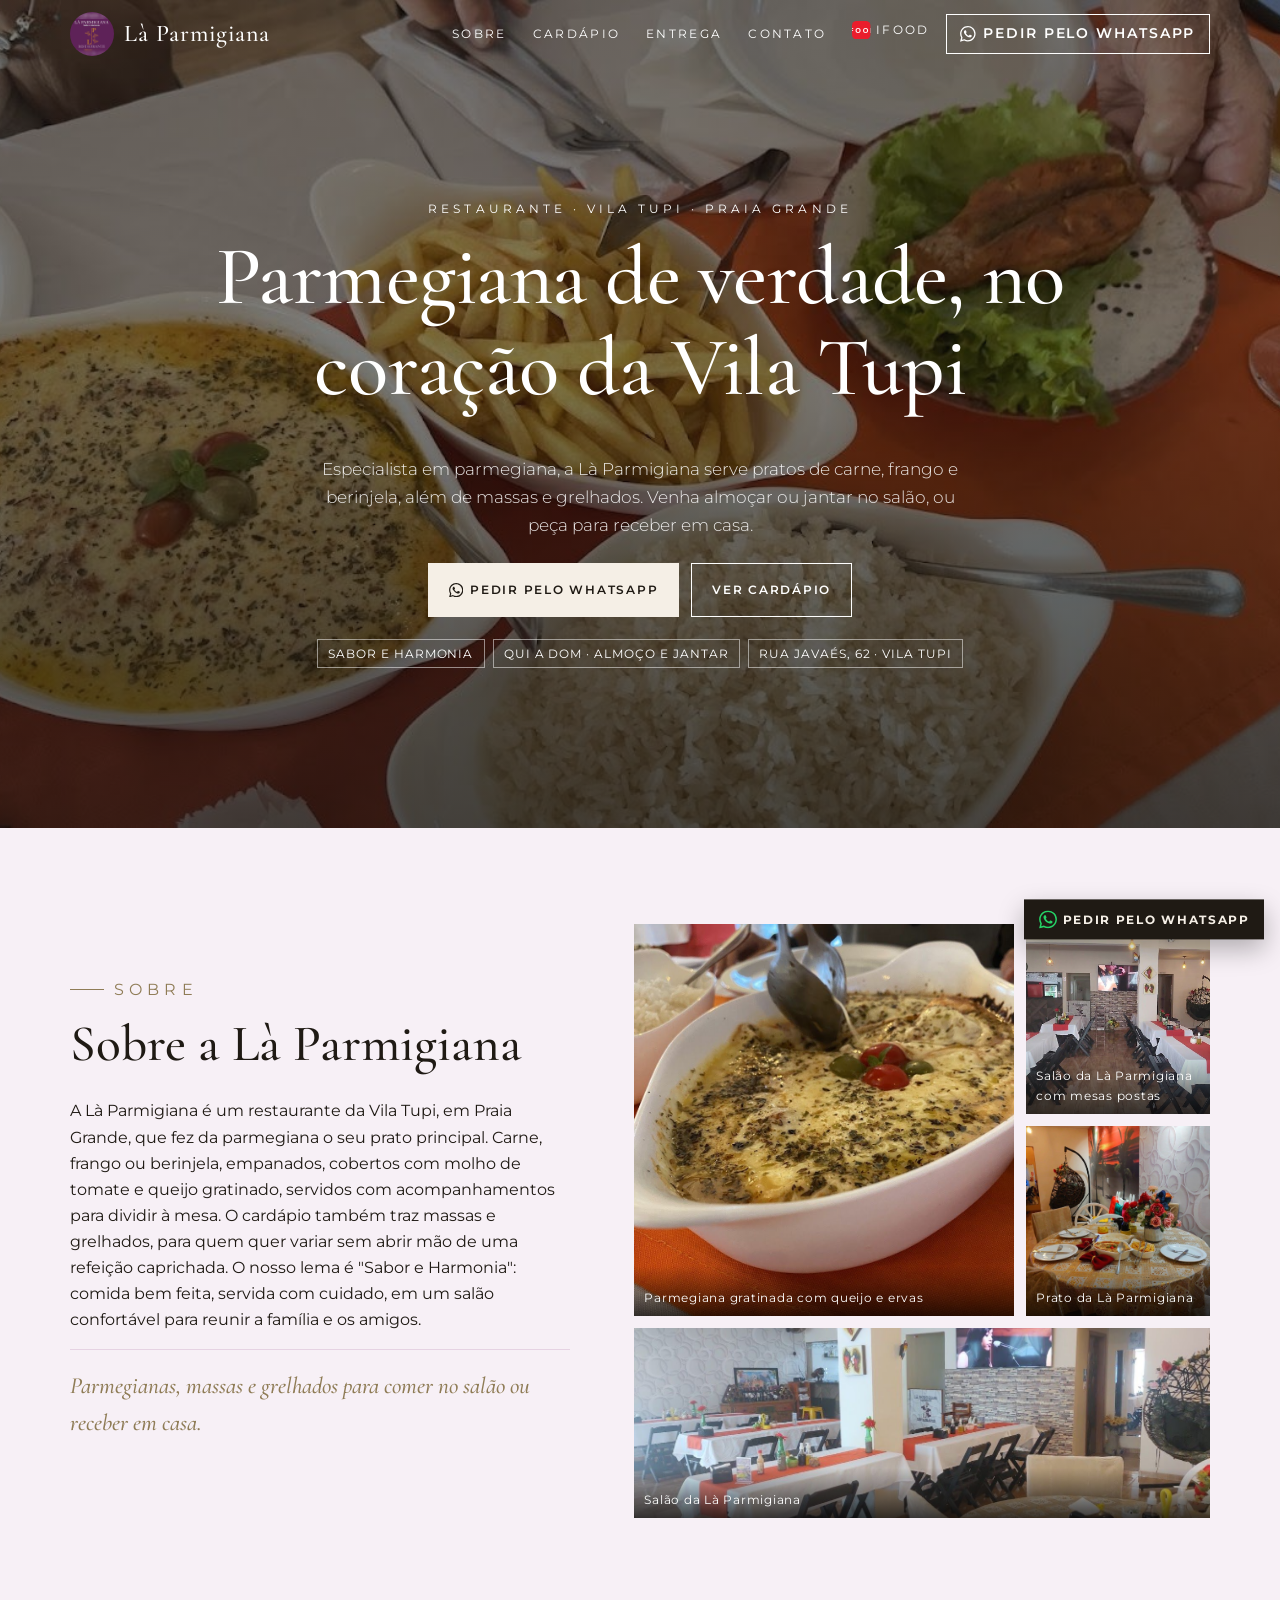
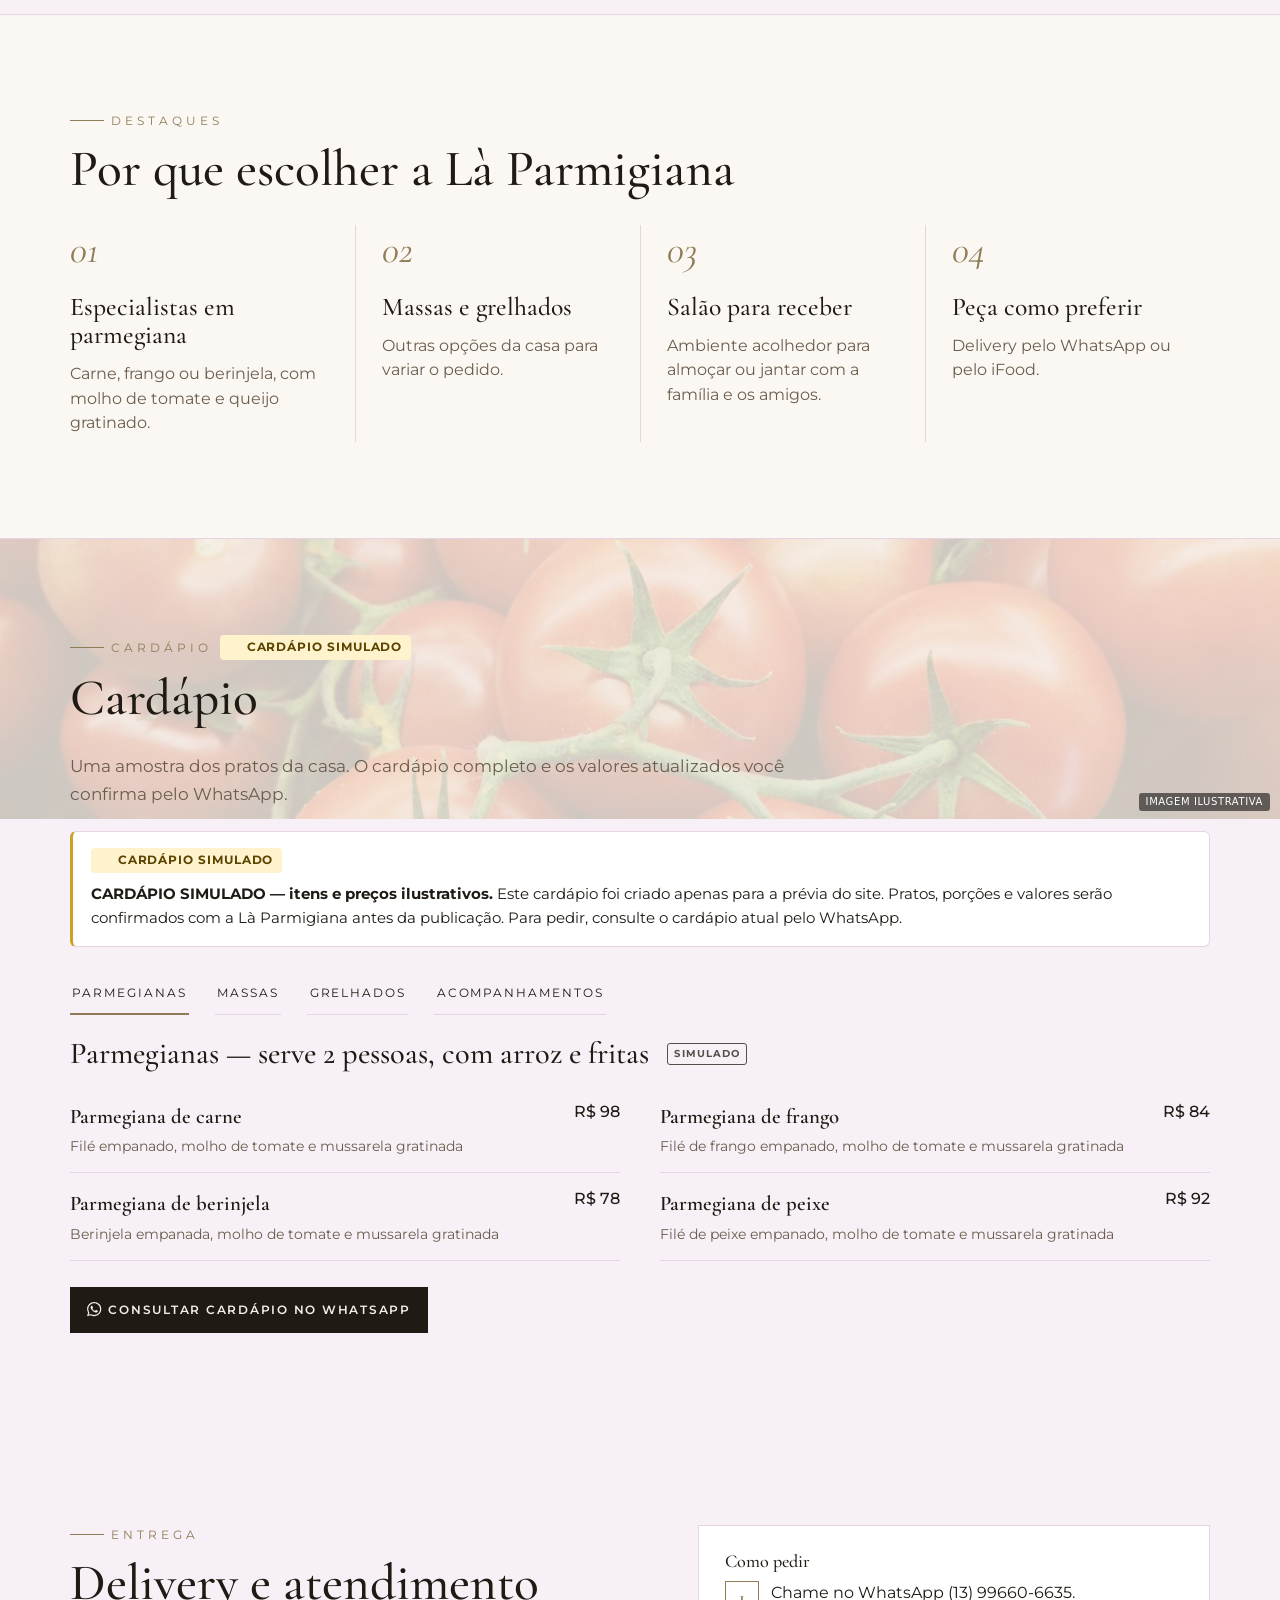
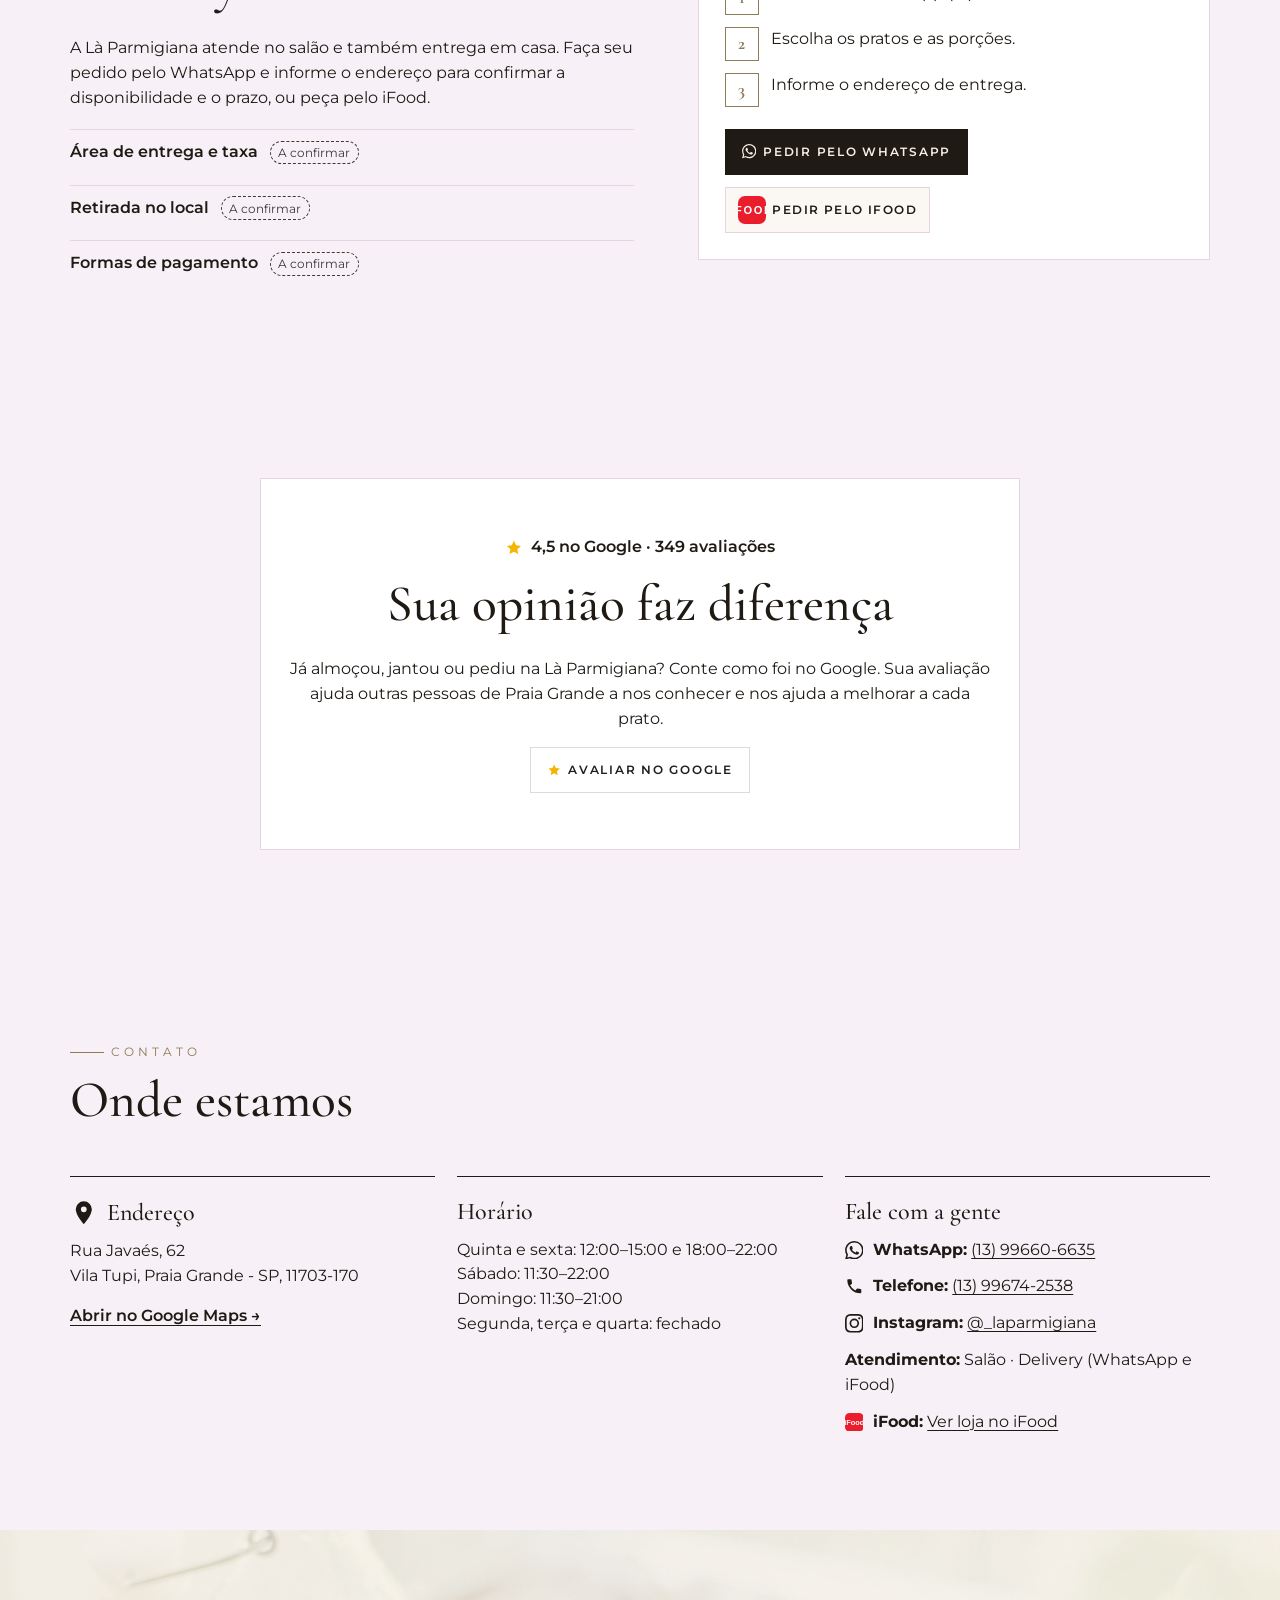
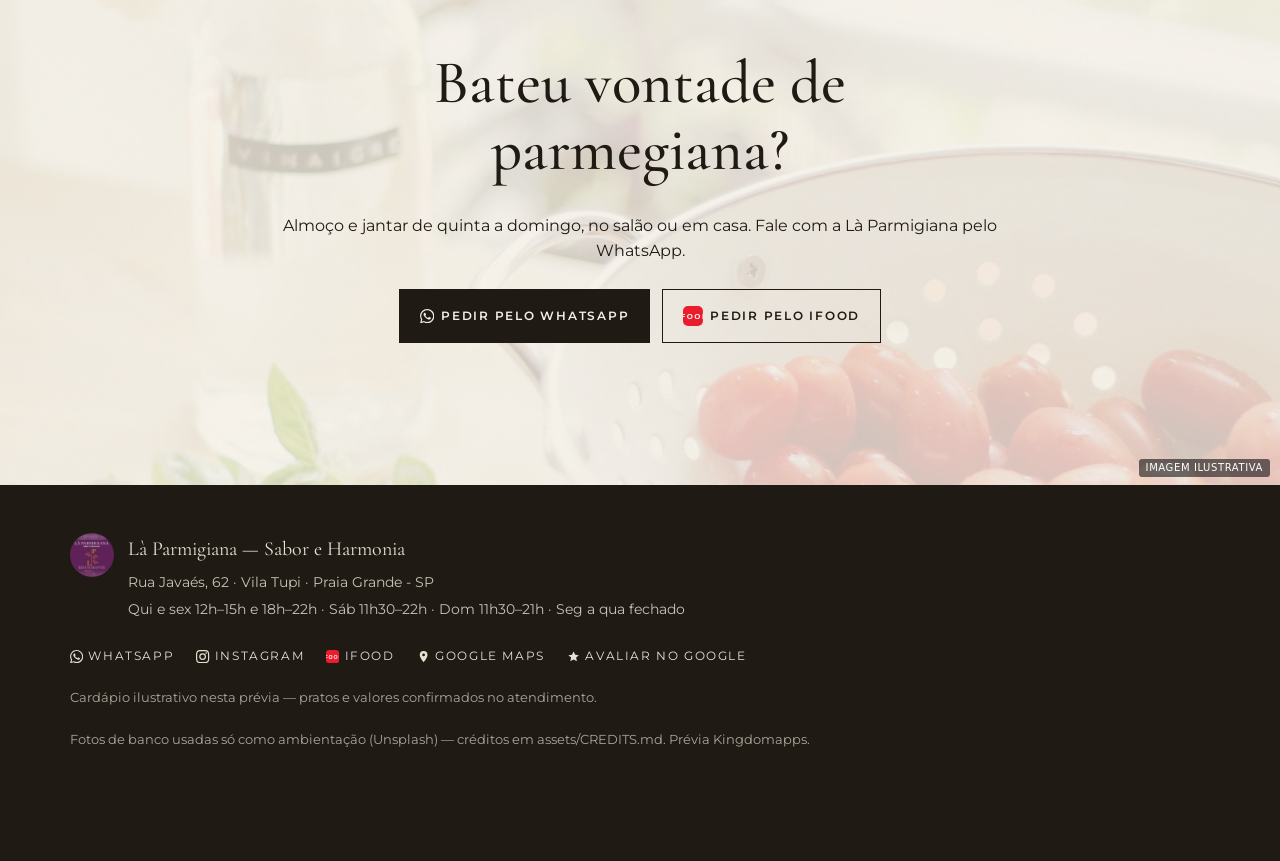
==== commit 7fe5f6c8: "publish: Là Parmigiana — base institucional + 2 skins (copy.md)" ====
--- a/v1/index.html
+++ b/v1/index.html
@@ -29,7 +29,7 @@
 </header>
 <main id="conteudo">
 <section class="hero" id="topo" aria-labelledby="hero-title">
-  <figure class="hero-media"><img src="../assets/img/fotos-foto-3.jpg" width="1200" height="675" alt="Parmegiana gratinada servida com arroz, fritas e peixe grelhado" fetchpriority="high" /></figure>
+  <figure class="hero-media"><img src="../assets/img/fotos-foto-3.jpg" width="1200" height="675" alt="Prato da casa" fetchpriority="high" /></figure>
   <div class="wrap hero-inner">
     <div class="hero-copy">
       <p class="eyebrow">Restaurante · Vila Tupi · Praia Grande</p>
@@ -52,7 +52,7 @@
       <p>A Là Parmigiana é um restaurante da Vila Tupi, em Praia Grande, que fez da parmegiana o seu prato principal. Carne, frango ou berinjela, empanados, cobertos com molho de tomate e queijo gratinado, servidos com acompanhamentos para dividir à mesa. O cardápio também traz massas e grelhados, para quem quer variar sem abrir mão de uma refeição caprichada. O nosso lema é &quot;Sabor e Harmonia&quot;: comida bem feita, servida com cuidado, em um salão confortável para reunir a família e os amigos.</p>
       <p class="apoio">Parmegianas, massas e grelhados para comer no salão ou receber em casa.</p>
     </div>
-    <div class="gallery" aria-label="Fotos de Là Parmigiana"><figure class="g-item g-1"><img src="../assets/img/fotos-foto-4.jpg" width="900" height="1200" alt="Parmegiana gratinada com queijo e ervas" loading="lazy" decoding="async" /><figcaption>Parmegiana gratinada com queijo e ervas</figcaption></figure><figure class="g-item g-2"><img src="../assets/img/fotos-foto-1.jpg" width="1200" height="675" alt="Salão da Là Parmigiana com mesas postas" loading="lazy" decoding="async" /><figcaption>Salão da Là Parmigiana com mesas postas</figcaption></figure><figure class="g-item g-3"><img src="../assets/img/fotos-foto-2.jpg" width="901" height="1200" alt="Mesa posta com parmegiana, arroz e batata frita" loading="lazy" decoding="async" /><figcaption>Mesa posta com parmegiana, arroz e batata frita</figcaption></figure><figure class="g-item g-4"><img src="../assets/img/fotos-foto-5.jpg" width="1200" height="675" alt="Salão da Là Parmigiana" loading="lazy" decoding="async" /><figcaption>Salão da Là Parmigiana</figcaption></figure></div>
+    <div class="gallery" aria-label="Fotos de Là Parmigiana"><figure class="g-item g-1"><img src="../assets/img/fotos-foto-4.jpg" width="900" height="1200" alt="Parmegiana gratinada com queijo e ervas" loading="lazy" decoding="async" /><figcaption>Parmegiana gratinada com queijo e ervas</figcaption></figure><figure class="g-item g-2"><img src="../assets/img/fotos-foto-1.jpg" width="1200" height="675" alt="Salão da Là Parmigiana com mesas postas" loading="lazy" decoding="async" /><figcaption>Salão da Là Parmigiana com mesas postas</figcaption></figure><figure class="g-item g-3"><img src="../assets/img/fotos-foto-2.jpg" width="901" height="1200" alt="Prato da Là Parmigiana" loading="lazy" decoding="async" /><figcaption>Prato da Là Parmigiana</figcaption></figure><figure class="g-item g-4"><img src="../assets/img/fotos-foto-5.jpg" width="1200" height="675" alt="Salão da Là Parmigiana" loading="lazy" decoding="async" /><figcaption>Salão da Là Parmigiana</figcaption></figure></div>
   </div>
 </section>
 <section class="sec destaques" id="destaques" aria-labelledby="dest-title">
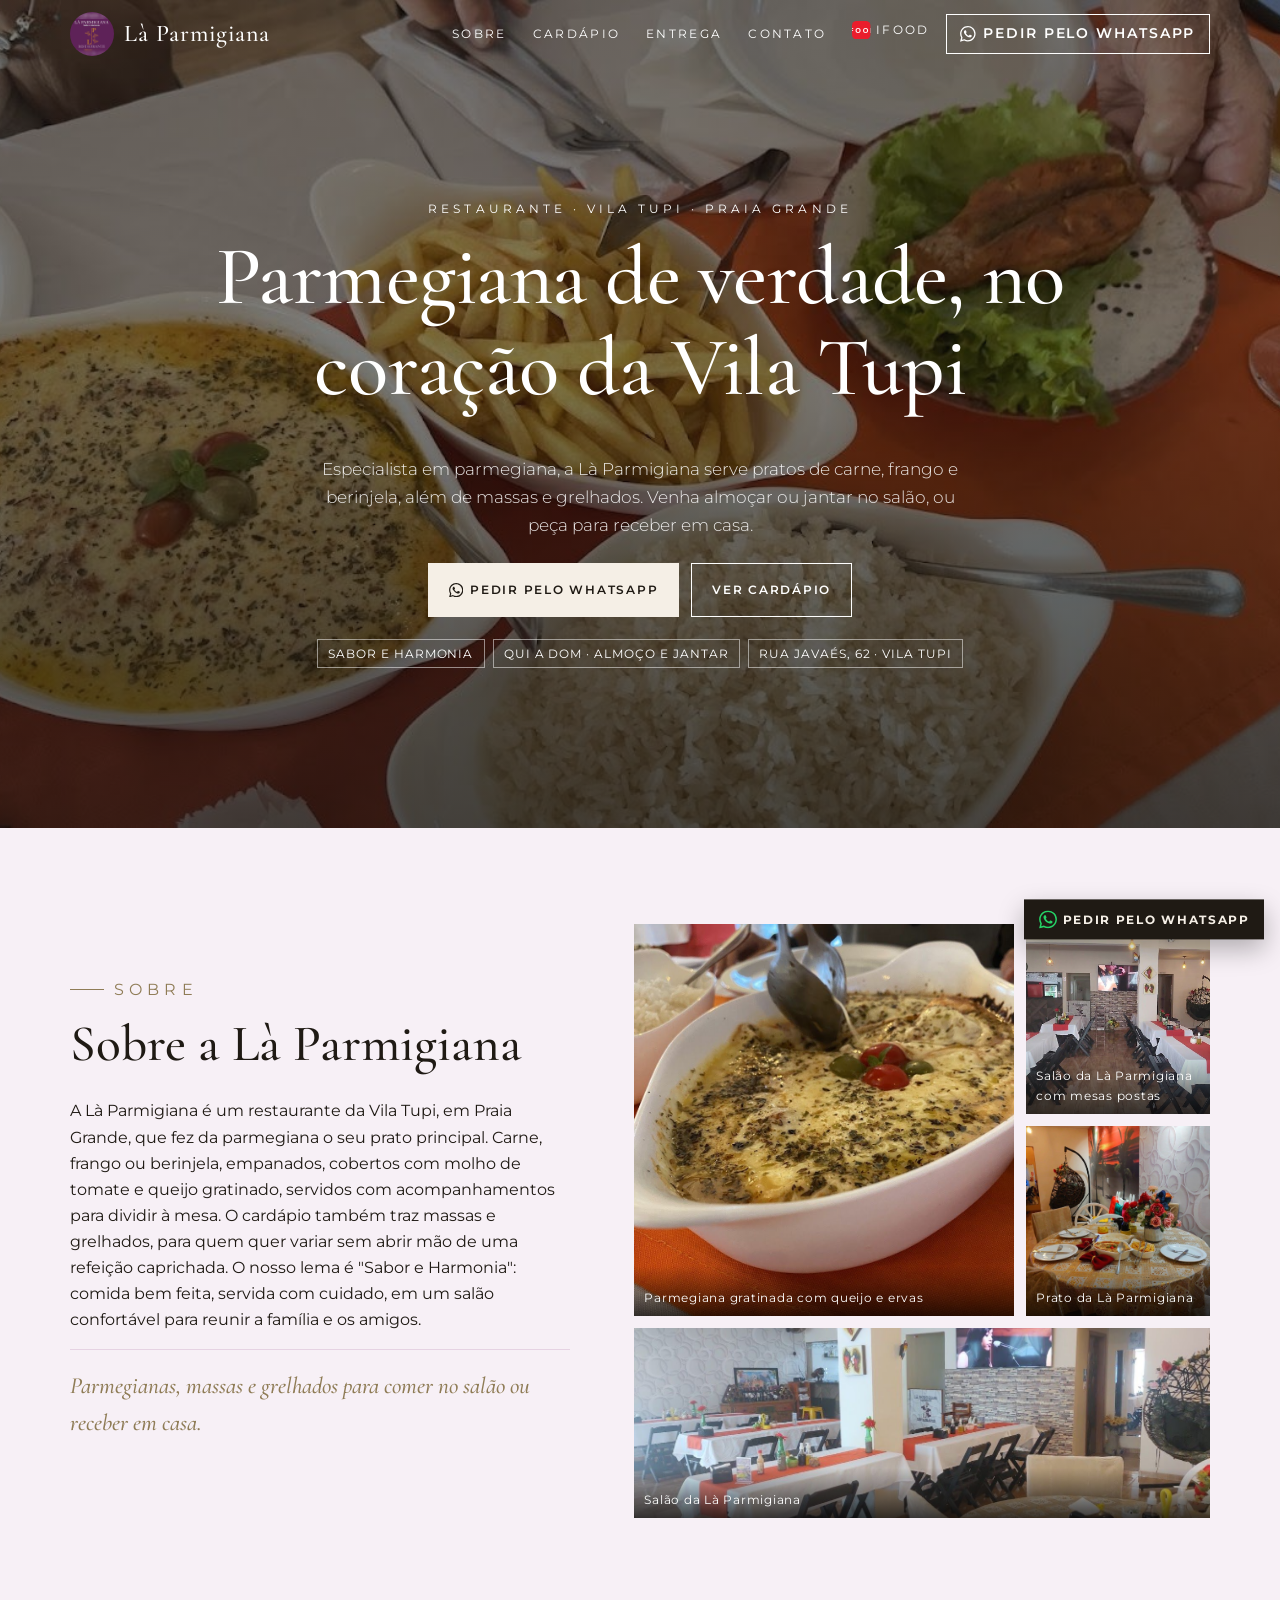
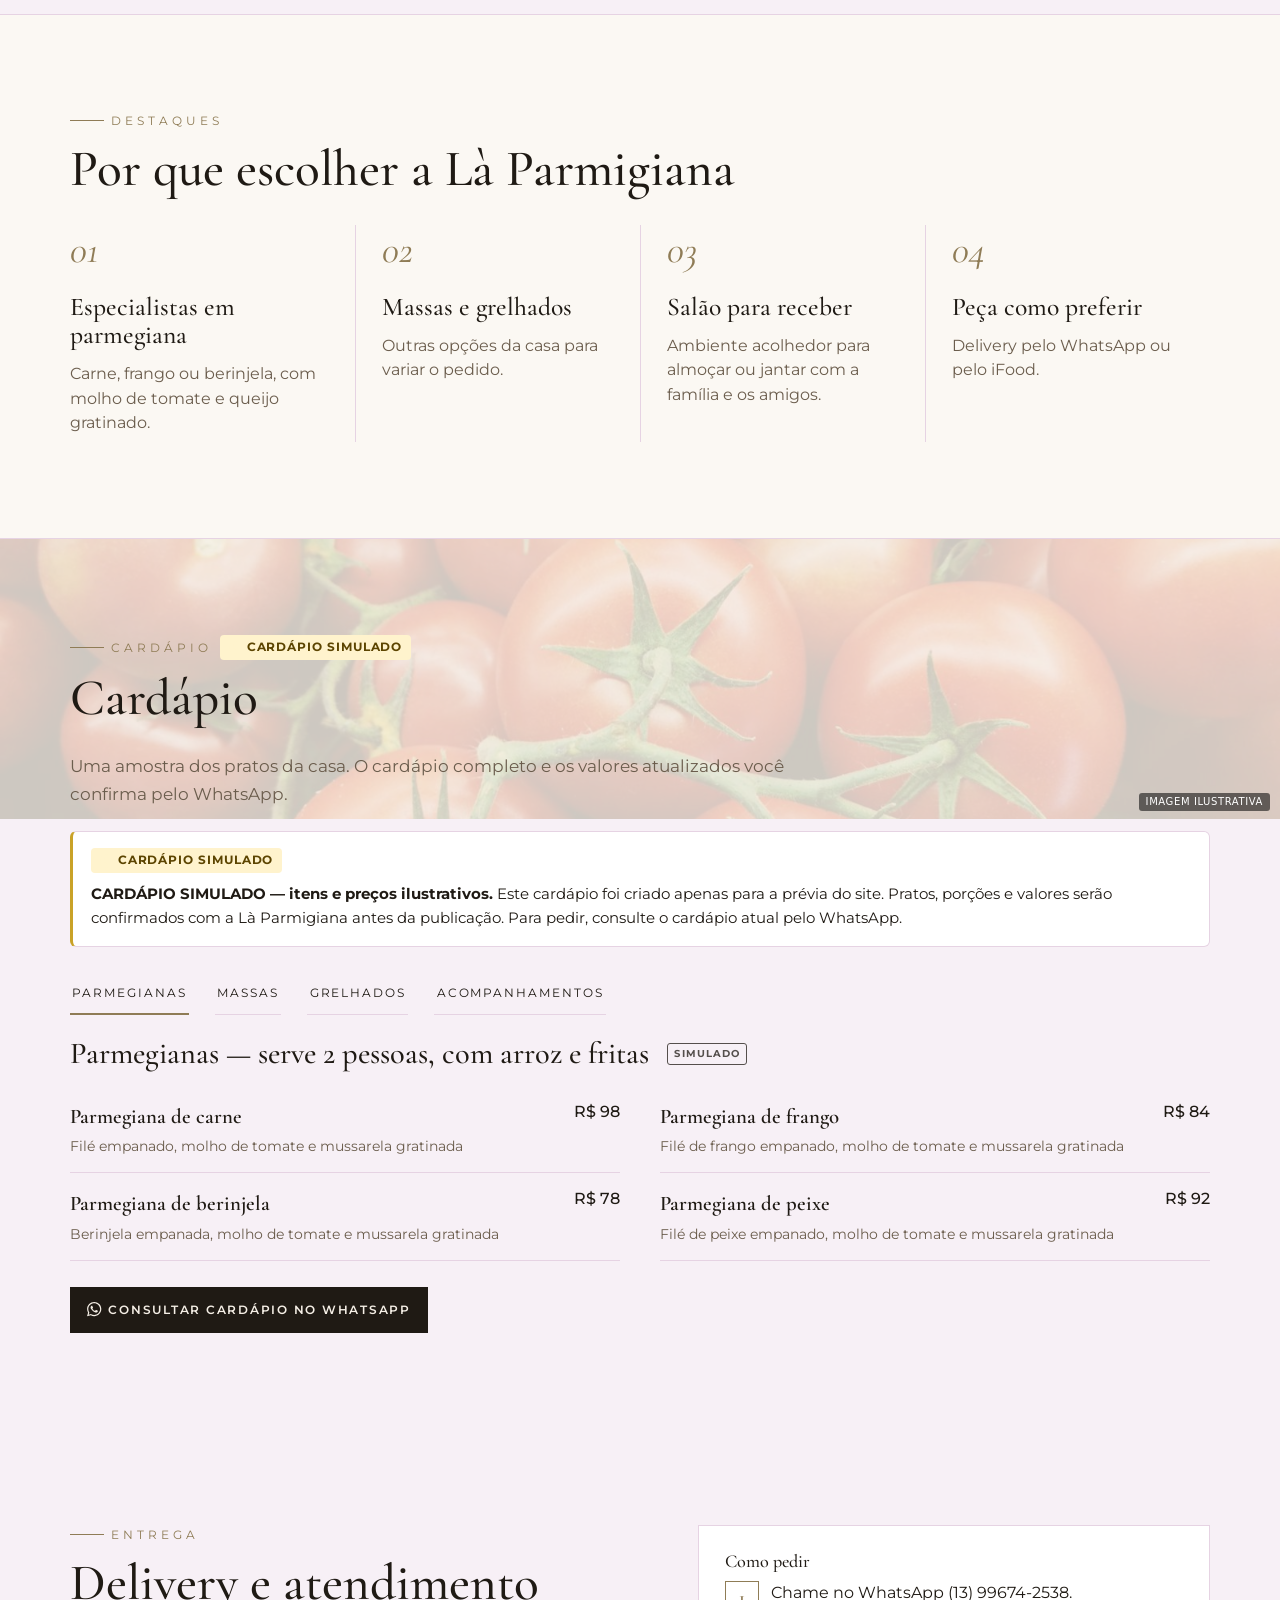
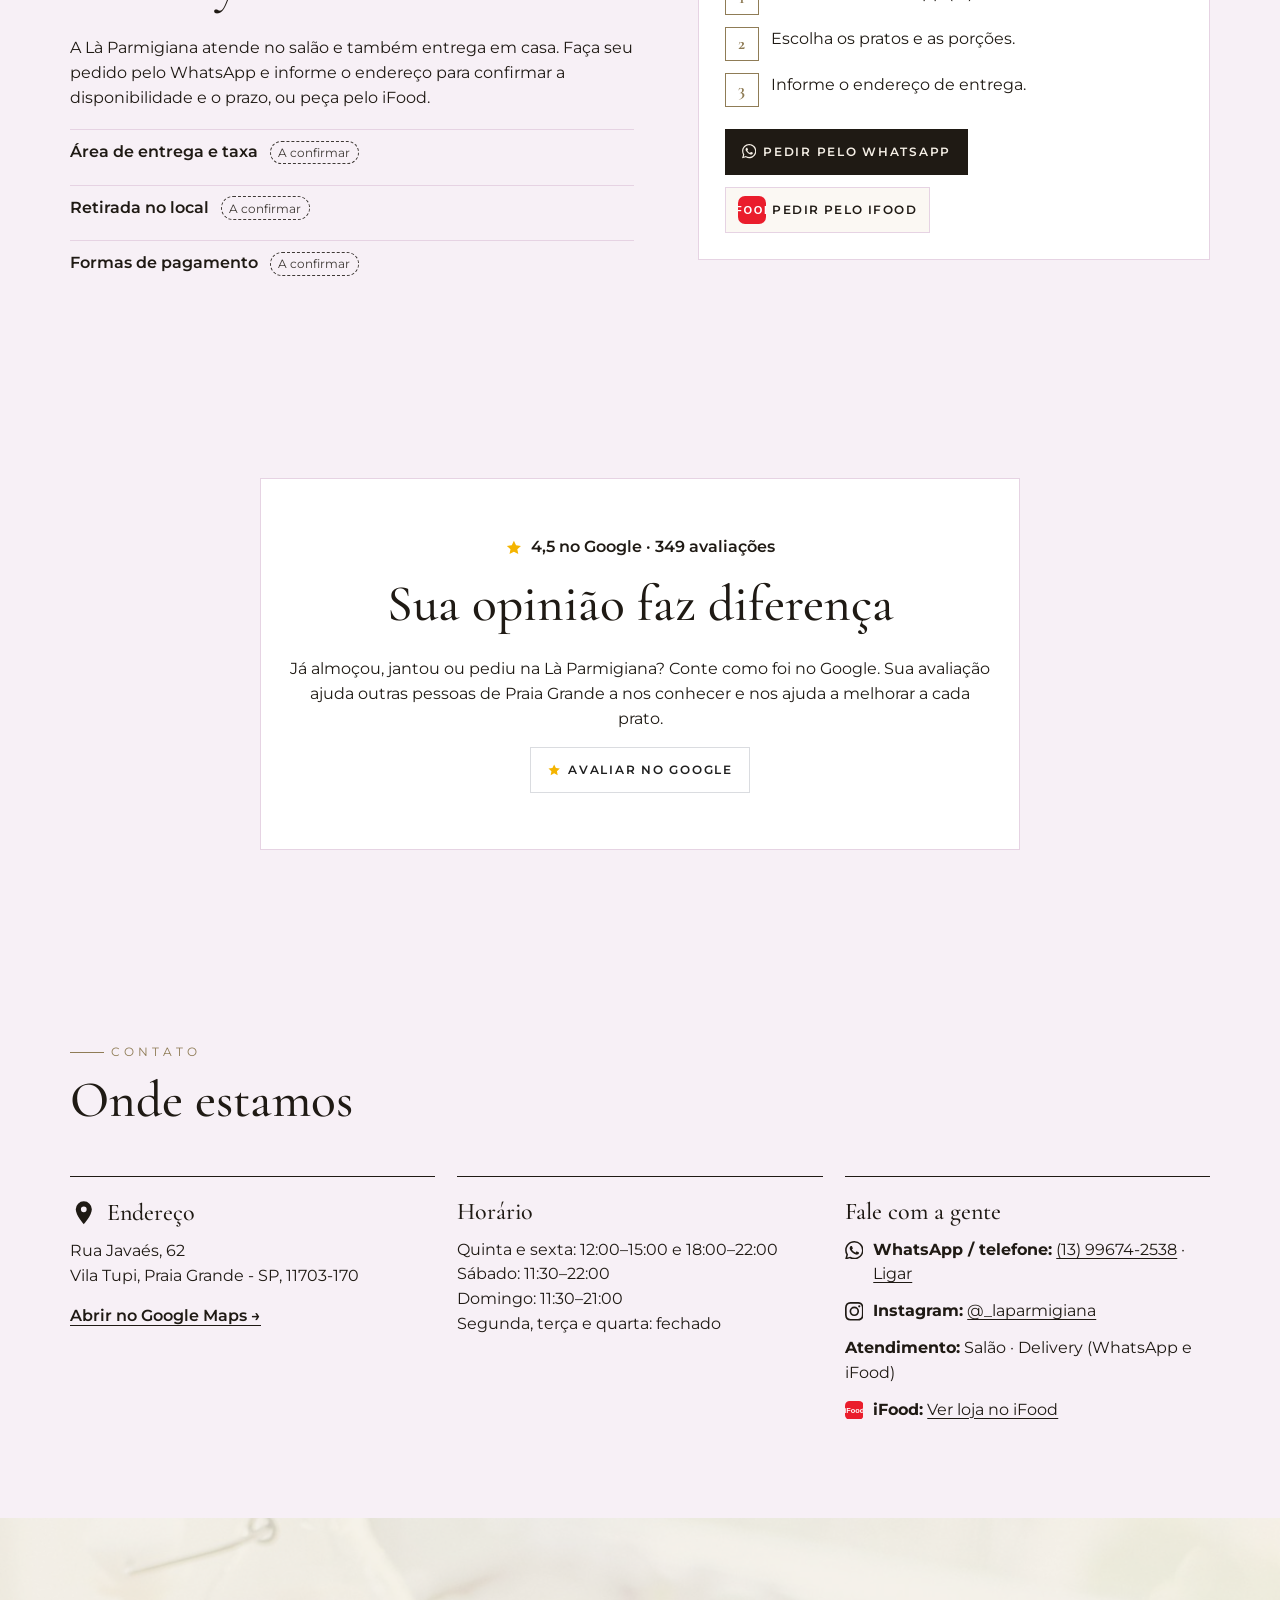
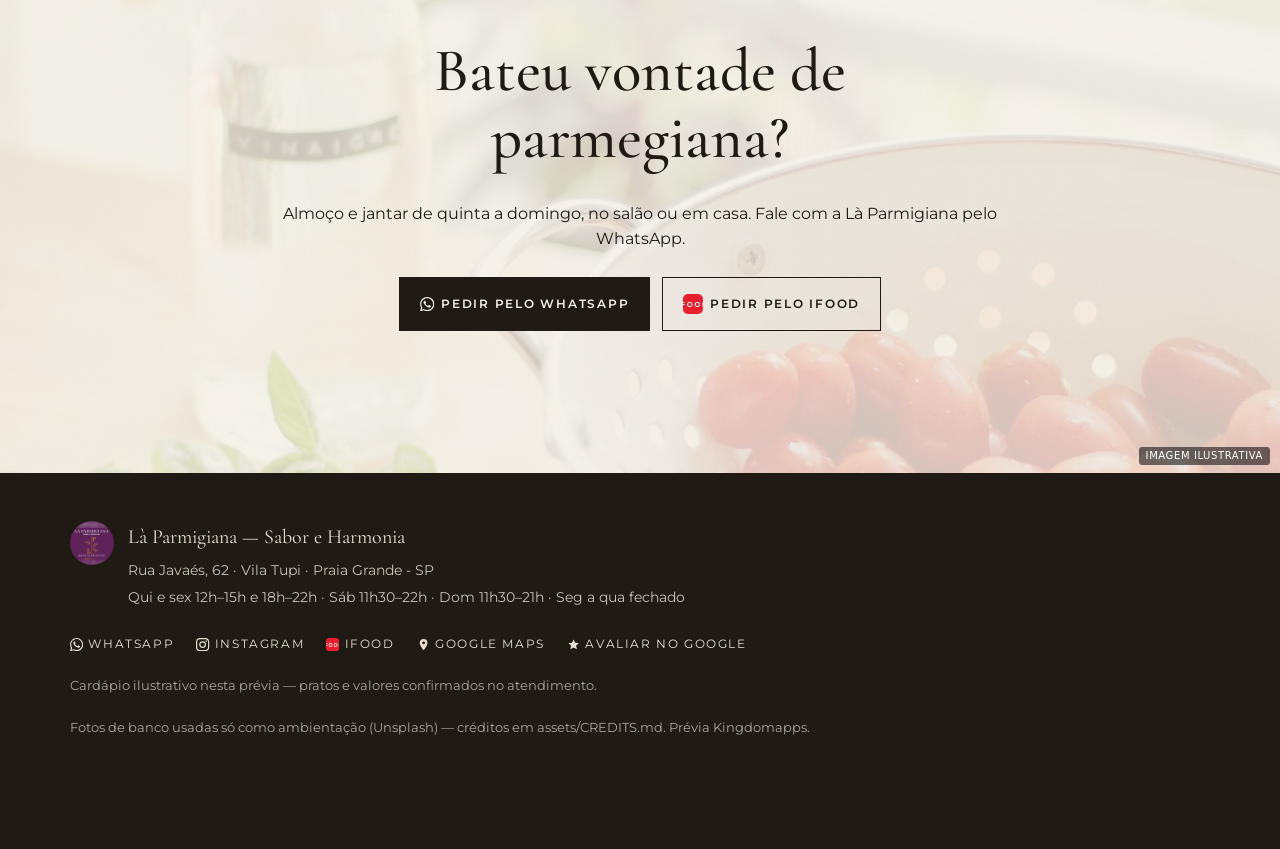
==== commit 013d26fd: "publish: Là Parmigiana — base institucional + 2 skins (copy.md)" ====
--- a/v1/index.html
+++ b/v1/index.html
@@ -23,7 +23,7 @@
     <nav class="site-nav" id="site-nav" aria-label="Principal">
       <ul><li><a href="#sobre">Sobre</a></li><li><a href="#cardapio">Cardápio</a></li><li><a href="#entrega">Entrega</a></li><li><a href="#contato">Contato</a></li><li class="nav-ifood"><a href="https://www.ifood.com.br/delivery/praia-grande-sp/pizzas-la-parmigiana-tupi/13f870c8-bf03-4b80-8f69-2a6ee571658e" target="_blank" rel="noopener"><svg viewBox="0 0 24 24" aria-hidden="true" focusable="false"><rect width="24" height="24" rx="6" fill="#ea1d2c"/><text x="12" y="15.6" text-anchor="middle" font-family="Arial,Helvetica,sans-serif" font-weight="700" font-size="9.5" fill="#fff">iFood</text></svg><span>iFood</span></a></li></ul>
     </nav>
-    <a class="btn btn-wa btn-sm header-cta" href="https://wa.me/5513996606635?text=Ol%C3%A1%21%20Vim%20pelo%20site%20e%20gostaria%20de%20fazer%20um%20pedido." target="_blank" rel="noopener"><svg viewBox="0 0 24 24" aria-hidden="true" focusable="false"><path fill="currentColor" d="M17.47 14.38c-.3-.15-1.76-.87-2.03-.97-.27-.1-.47-.15-.67.15-.2.3-.77.97-.94 1.16-.17.2-.35.22-.64.07-.3-.15-1.26-.46-2.39-1.47-.88-.79-1.48-1.76-1.65-2.06-.17-.3-.02-.46.13-.6.13-.14.3-.35.45-.52.15-.17.2-.3.3-.5.1-.2.05-.37-.03-.52-.07-.15-.67-1.61-.92-2.2-.24-.58-.49-.5-.67-.51h-.57c-.2 0-.52.07-.8.37-.27.3-1.04 1.02-1.04 2.48s1.07 2.88 1.21 3.07c.15.2 2.1 3.2 5.08 4.49.71.31 1.26.49 1.7.63.71.22 1.36.19 1.87.12.57-.09 1.76-.72 2-1.41.25-.7.25-1.29.18-1.41-.08-.13-.27-.2-.57-.35zM12.05 21.78a9.87 9.87 0 0 1-5.03-1.38l-.36-.21-3.74.98 1-3.65-.24-.37a9.86 9.86 0 0 1-1.51-5.26c0-5.45 4.44-9.88 9.89-9.88 2.64 0 5.12 1.03 6.99 2.9a9.83 9.83 0 0 1 2.89 6.99c0 5.45-4.44 9.88-9.89 9.88zm8.41-18.3A11.82 11.82 0 0 0 12.05 0C5.5 0 .16 5.34.16 11.89c0 2.1.55 4.14 1.59 5.95L.06 24l6.3-1.65a11.88 11.88 0 0 0 5.69 1.45c6.55 0 11.89-5.34 11.89-11.89 0-3.18-1.24-6.17-3.48-8.41z"/></svg><span>Pedir pelo WhatsApp</span></a>
+    <a class="btn btn-wa btn-sm header-cta" href="https://wa.me/5513996742538?text=Ol%C3%A1%21%20Vim%20pelo%20site%20e%20gostaria%20de%20fazer%20um%20pedido." target="_blank" rel="noopener"><svg viewBox="0 0 24 24" aria-hidden="true" focusable="false"><path fill="currentColor" d="M17.47 14.38c-.3-.15-1.76-.87-2.03-.97-.27-.1-.47-.15-.67.15-.2.3-.77.97-.94 1.16-.17.2-.35.22-.64.07-.3-.15-1.26-.46-2.39-1.47-.88-.79-1.48-1.76-1.65-2.06-.17-.3-.02-.46.13-.6.13-.14.3-.35.45-.52.15-.17.2-.3.3-.5.1-.2.05-.37-.03-.52-.07-.15-.67-1.61-.92-2.2-.24-.58-.49-.5-.67-.51h-.57c-.2 0-.52.07-.8.37-.27.3-1.04 1.02-1.04 2.48s1.07 2.88 1.21 3.07c.15.2 2.1 3.2 5.08 4.49.71.31 1.26.49 1.7.63.71.22 1.36.19 1.87.12.57-.09 1.76-.72 2-1.41.25-.7.25-1.29.18-1.41-.08-.13-.27-.2-.57-.35zM12.05 21.78a9.87 9.87 0 0 1-5.03-1.38l-.36-.21-3.74.98 1-3.65-.24-.37a9.86 9.86 0 0 1-1.51-5.26c0-5.45 4.44-9.88 9.89-9.88 2.64 0 5.12 1.03 6.99 2.9a9.83 9.83 0 0 1 2.89 6.99c0 5.45-4.44 9.88-9.89 9.88zm8.41-18.3A11.82 11.82 0 0 0 12.05 0C5.5 0 .16 5.34.16 11.89c0 2.1.55 4.14 1.59 5.95L.06 24l6.3-1.65a11.88 11.88 0 0 0 5.69 1.45c6.55 0 11.89-5.34 11.89-11.89 0-3.18-1.24-6.17-3.48-8.41z"/></svg><span>Pedir pelo WhatsApp</span></a>
     <button class="nav-toggle" type="button" aria-expanded="false" aria-controls="site-nav"><span class="sr-only">Abrir menu</span><span class="bars" aria-hidden="true"></span></button>
   </div>
 </header>
@@ -37,7 +37,7 @@
       <p class="lead">Especialista em parmegiana, a Là Parmigiana serve pratos de carne, frango e berinjela, além de massas e grelhados. Venha almoçar ou jantar no salão, ou peça para receber em casa.</p>
       <p class="open-badge" data-open-badge hidden></p>
       <div class="hero-ctas">
-        <a class="btn btn-wa btn-lg" href="https://wa.me/5513996606635?text=Ol%C3%A1%21%20Vim%20pelo%20site%20e%20gostaria%20de%20fazer%20um%20pedido." target="_blank" rel="noopener"><svg viewBox="0 0 24 24" aria-hidden="true" focusable="false"><path fill="currentColor" d="M17.47 14.38c-.3-.15-1.76-.87-2.03-.97-.27-.1-.47-.15-.67.15-.2.3-.77.97-.94 1.16-.17.2-.35.22-.64.07-.3-.15-1.26-.46-2.39-1.47-.88-.79-1.48-1.76-1.65-2.06-.17-.3-.02-.46.13-.6.13-.14.3-.35.45-.52.15-.17.2-.3.3-.5.1-.2.05-.37-.03-.52-.07-.15-.67-1.61-.92-2.2-.24-.58-.49-.5-.67-.51h-.57c-.2 0-.52.07-.8.37-.27.3-1.04 1.02-1.04 2.48s1.07 2.88 1.21 3.07c.15.2 2.1 3.2 5.08 4.49.71.31 1.26.49 1.7.63.71.22 1.36.19 1.87.12.57-.09 1.76-.72 2-1.41.25-.7.25-1.29.18-1.41-.08-.13-.27-.2-.57-.35zM12.05 21.78a9.87 9.87 0 0 1-5.03-1.38l-.36-.21-3.74.98 1-3.65-.24-.37a9.86 9.86 0 0 1-1.51-5.26c0-5.45 4.44-9.88 9.89-9.88 2.64 0 5.12 1.03 6.99 2.9a9.83 9.83 0 0 1 2.89 6.99c0 5.45-4.44 9.88-9.89 9.88zm8.41-18.3A11.82 11.82 0 0 0 12.05 0C5.5 0 .16 5.34.16 11.89c0 2.1.55 4.14 1.59 5.95L.06 24l6.3-1.65a11.88 11.88 0 0 0 5.69 1.45c6.55 0 11.89-5.34 11.89-11.89 0-3.18-1.24-6.17-3.48-8.41z"/></svg><span>Pedir pelo WhatsApp</span></a>
+        <a class="btn btn-wa btn-lg" href="https://wa.me/5513996742538?text=Ol%C3%A1%21%20Vim%20pelo%20site%20e%20gostaria%20de%20fazer%20um%20pedido." target="_blank" rel="noopener"><svg viewBox="0 0 24 24" aria-hidden="true" focusable="false"><path fill="currentColor" d="M17.47 14.38c-.3-.15-1.76-.87-2.03-.97-.27-.1-.47-.15-.67.15-.2.3-.77.97-.94 1.16-.17.2-.35.22-.64.07-.3-.15-1.26-.46-2.39-1.47-.88-.79-1.48-1.76-1.65-2.06-.17-.3-.02-.46.13-.6.13-.14.3-.35.45-.52.15-.17.2-.3.3-.5.1-.2.05-.37-.03-.52-.07-.15-.67-1.61-.92-2.2-.24-.58-.49-.5-.67-.51h-.57c-.2 0-.52.07-.8.37-.27.3-1.04 1.02-1.04 2.48s1.07 2.88 1.21 3.07c.15.2 2.1 3.2 5.08 4.49.71.31 1.26.49 1.7.63.71.22 1.36.19 1.87.12.57-.09 1.76-.72 2-1.41.25-.7.25-1.29.18-1.41-.08-.13-.27-.2-.57-.35zM12.05 21.78a9.87 9.87 0 0 1-5.03-1.38l-.36-.21-3.74.98 1-3.65-.24-.37a9.86 9.86 0 0 1-1.51-5.26c0-5.45 4.44-9.88 9.89-9.88 2.64 0 5.12 1.03 6.99 2.9a9.83 9.83 0 0 1 2.89 6.99c0 5.45-4.44 9.88-9.89 9.88zm8.41-18.3A11.82 11.82 0 0 0 12.05 0C5.5 0 .16 5.34.16 11.89c0 2.1.55 4.14 1.59 5.95L.06 24l6.3-1.65a11.88 11.88 0 0 0 5.69 1.45c6.55 0 11.89-5.34 11.89-11.89 0-3.18-1.24-6.17-3.48-8.41z"/></svg><span>Pedir pelo WhatsApp</span></a>
         <a class="btn btn-ghost btn-lg" href="#cardapio">Ver cardápio</a>
       </div>
       <ul class="chips"><li>Sabor e Harmonia</li><li>Qui a dom · almoço e jantar</li><li>Rua Javaés, 62 · Vila Tupi</li></ul>
@@ -73,7 +73,7 @@
     <div class="sim-notice" role="note"><span class="sim-badge">Cardápio simulado</span><p><strong>CARDÁPIO SIMULADO — itens e preços ilustrativos.</strong> Este cardápio foi criado apenas para a prévia do site. Pratos, porções e valores serão confirmados com a Là Parmigiana antes da publicação. Para pedir, consulte o cardápio atual pelo WhatsApp.</p></div>
     <div class="menu-tabs" role="tablist" aria-label="Categorias do cardápio"><button type="button" role="tab" id="tab-0" aria-controls="menu-0" aria-selected="true">Parmegianas</button><button type="button" role="tab" id="tab-1" aria-controls="menu-1" aria-selected="false" tabindex="-1">Massas</button><button type="button" role="tab" id="tab-2" aria-controls="menu-2" aria-selected="false" tabindex="-1">Grelhados</button><button type="button" role="tab" id="tab-3" aria-controls="menu-3" aria-selected="false" tabindex="-1">Acompanhamentos</button></div>
     <div class="menu-panel" role="tabpanel" id="menu-0" aria-labelledby="tab-0" tabindex="0"><h3 class="menu-cat">Parmegianas — serve 2 pessoas, com arroz e fritas <span class="sim-tag">Simulado</span></h3><ul class="menu-list"><li class="mi"><span class="mi-name">Parmegiana de carne</span><span class="mi-desc">Filé empanado, molho de tomate e mussarela gratinada</span><span class="mi-price">R$ 98</span></li><li class="mi"><span class="mi-name">Parmegiana de frango</span><span class="mi-desc">Filé de frango empanado, molho de tomate e mussarela gratinada</span><span class="mi-price">R$ 84</span></li><li class="mi"><span class="mi-name">Parmegiana de berinjela</span><span class="mi-desc">Berinjela empanada, molho de tomate e mussarela gratinada</span><span class="mi-price">R$ 78</span></li><li class="mi"><span class="mi-name">Parmegiana de peixe</span><span class="mi-desc">Filé de peixe empanado, molho de tomate e mussarela gratinada</span><span class="mi-price">R$ 92</span></li></ul></div><div class="menu-panel" role="tabpanel" id="menu-1" aria-labelledby="tab-1" tabindex="0" hidden><h3 class="menu-cat">Massas <span class="sim-tag">Simulado</span></h3><ul class="menu-list"><li class="mi"><span class="mi-name">Espaguete ao sugo</span><span class="mi-desc">Molho de tomate artesanal e manjericão</span><span class="mi-price">R$ 42</span></li><li class="mi"><span class="mi-name">Fettuccine à bolonhesa</span><span class="mi-desc">Molho de carne moída e tomate</span><span class="mi-price">R$ 48</span></li><li class="mi"><span class="mi-name">Talharim ao molho branco</span><span class="mi-desc">Molho branco cremoso e parmesão</span><span class="mi-price">R$ 46</span></li></ul></div><div class="menu-panel" role="tabpanel" id="menu-2" aria-labelledby="tab-2" tabindex="0" hidden><h3 class="menu-cat">Grelhados — com arroz e fritas <span class="sim-tag">Simulado</span></h3><ul class="menu-list"><li class="mi"><span class="mi-name">Filé de frango grelhado</span><span class="mi-desc">Filé de frango temperado na chapa</span><span class="mi-price">R$ 45</span></li><li class="mi"><span class="mi-name">Bife grelhado</span><span class="mi-desc">Corte bovino grelhado, acebolado opcional</span><span class="mi-price">R$ 58</span></li><li class="mi"><span class="mi-name">Salmão grelhado</span><span class="mi-desc">Posta de salmão grelhada com salada</span><span class="mi-price">R$ 72</span></li></ul></div><div class="menu-panel" role="tabpanel" id="menu-3" aria-labelledby="tab-3" tabindex="0" hidden><h3 class="menu-cat">Acompanhamentos <span class="sim-tag">Simulado</span></h3><ul class="menu-list"><li class="mi"><span class="mi-name">Arroz branco</span><span class="mi-price">R$ 12</span></li><li class="mi"><span class="mi-name">Batata frita</span><span class="mi-price">R$ 22</span></li><li class="mi"><span class="mi-name">Salada verde</span><span class="mi-price">R$ 16</span></li></ul></div>
-    <div class="menu-cta"><a class="btn btn-wa" href="https://wa.me/5513996606635?text=Ol%C3%A1%21%20Vim%20pelo%20site%20e%20gostaria%20de%20fazer%20um%20pedido." target="_blank" rel="noopener"><svg viewBox="0 0 24 24" aria-hidden="true" focusable="false"><path fill="currentColor" d="M17.47 14.38c-.3-.15-1.76-.87-2.03-.97-.27-.1-.47-.15-.67.15-.2.3-.77.97-.94 1.16-.17.2-.35.22-.64.07-.3-.15-1.26-.46-2.39-1.47-.88-.79-1.48-1.76-1.65-2.06-.17-.3-.02-.46.13-.6.13-.14.3-.35.45-.52.15-.17.2-.3.3-.5.1-.2.05-.37-.03-.52-.07-.15-.67-1.61-.92-2.2-.24-.58-.49-.5-.67-.51h-.57c-.2 0-.52.07-.8.37-.27.3-1.04 1.02-1.04 2.48s1.07 2.88 1.21 3.07c.15.2 2.1 3.2 5.08 4.49.71.31 1.26.49 1.7.63.71.22 1.36.19 1.87.12.57-.09 1.76-.72 2-1.41.25-.7.25-1.29.18-1.41-.08-.13-.27-.2-.57-.35zM12.05 21.78a9.87 9.87 0 0 1-5.03-1.38l-.36-.21-3.74.98 1-3.65-.24-.37a9.86 9.86 0 0 1-1.51-5.26c0-5.45 4.44-9.88 9.89-9.88 2.64 0 5.12 1.03 6.99 2.9a9.83 9.83 0 0 1 2.89 6.99c0 5.45-4.44 9.88-9.89 9.88zm8.41-18.3A11.82 11.82 0 0 0 12.05 0C5.5 0 .16 5.34.16 11.89c0 2.1.55 4.14 1.59 5.95L.06 24l6.3-1.65a11.88 11.88 0 0 0 5.69 1.45c6.55 0 11.89-5.34 11.89-11.89 0-3.18-1.24-6.17-3.48-8.41z"/></svg><span>Consultar cardápio no WhatsApp</span></a></div>
+    <div class="menu-cta"><a class="btn btn-wa" href="https://wa.me/5513996742538?text=Ol%C3%A1%21%20Vim%20pelo%20site%20e%20gostaria%20de%20fazer%20um%20pedido." target="_blank" rel="noopener"><svg viewBox="0 0 24 24" aria-hidden="true" focusable="false"><path fill="currentColor" d="M17.47 14.38c-.3-.15-1.76-.87-2.03-.97-.27-.1-.47-.15-.67.15-.2.3-.77.97-.94 1.16-.17.2-.35.22-.64.07-.3-.15-1.26-.46-2.39-1.47-.88-.79-1.48-1.76-1.65-2.06-.17-.3-.02-.46.13-.6.13-.14.3-.35.45-.52.15-.17.2-.3.3-.5.1-.2.05-.37-.03-.52-.07-.15-.67-1.61-.92-2.2-.24-.58-.49-.5-.67-.51h-.57c-.2 0-.52.07-.8.37-.27.3-1.04 1.02-1.04 2.48s1.07 2.88 1.21 3.07c.15.2 2.1 3.2 5.08 4.49.71.31 1.26.49 1.7.63.71.22 1.36.19 1.87.12.57-.09 1.76-.72 2-1.41.25-.7.25-1.29.18-1.41-.08-.13-.27-.2-.57-.35zM12.05 21.78a9.87 9.87 0 0 1-5.03-1.38l-.36-.21-3.74.98 1-3.65-.24-.37a9.86 9.86 0 0 1-1.51-5.26c0-5.45 4.44-9.88 9.89-9.88 2.64 0 5.12 1.03 6.99 2.9a9.83 9.83 0 0 1 2.89 6.99c0 5.45-4.44 9.88-9.89 9.88zm8.41-18.3A11.82 11.82 0 0 0 12.05 0C5.5 0 .16 5.34.16 11.89c0 2.1.55 4.14 1.59 5.95L.06 24l6.3-1.65a11.88 11.88 0 0 0 5.69 1.45c6.55 0 11.89-5.34 11.89-11.89 0-3.18-1.24-6.17-3.48-8.41z"/></svg><span>Consultar cardápio no WhatsApp</span></a></div>
   </div>
 </section>
 <section class="sec entrega" id="entrega" aria-labelledby="ent-title">
@@ -85,8 +85,8 @@
       <dl class="kv"><div><dt>Área de entrega e taxa</dt><dd><span class="tbc">A confirmar</span></dd></div><div><dt>Retirada no local</dt><dd><span class="tbc">A confirmar</span></dd></div><div><dt>Formas de pagamento</dt><dd><span class="tbc">A confirmar</span></dd></div></dl>
     </div>
     <div class="steps-box">
-      <h3>Como pedir</h3><ol class="steps"><li>Chame no WhatsApp (13) 99660-6635.</li><li>Escolha os pratos e as porções.</li><li>Informe o endereço de entrega.</li></ol>
-      <div class="order-links"><a class="btn btn-wa" href="https://wa.me/5513996606635?text=Ol%C3%A1%21%20Vim%20pelo%20site%20e%20gostaria%20de%20fazer%20um%20pedido." target="_blank" rel="noopener"><svg viewBox="0 0 24 24" aria-hidden="true" focusable="false"><path fill="currentColor" d="M17.47 14.38c-.3-.15-1.76-.87-2.03-.97-.27-.1-.47-.15-.67.15-.2.3-.77.97-.94 1.16-.17.2-.35.22-.64.07-.3-.15-1.26-.46-2.39-1.47-.88-.79-1.48-1.76-1.65-2.06-.17-.3-.02-.46.13-.6.13-.14.3-.35.45-.52.15-.17.2-.3.3-.5.1-.2.05-.37-.03-.52-.07-.15-.67-1.61-.92-2.2-.24-.58-.49-.5-.67-.51h-.57c-.2 0-.52.07-.8.37-.27.3-1.04 1.02-1.04 2.48s1.07 2.88 1.21 3.07c.15.2 2.1 3.2 5.08 4.49.71.31 1.26.49 1.7.63.71.22 1.36.19 1.87.12.57-.09 1.76-.72 2-1.41.25-.7.25-1.29.18-1.41-.08-.13-.27-.2-.57-.35zM12.05 21.78a9.87 9.87 0 0 1-5.03-1.38l-.36-.21-3.74.98 1-3.65-.24-.37a9.86 9.86 0 0 1-1.51-5.26c0-5.45 4.44-9.88 9.89-9.88 2.64 0 5.12 1.03 6.99 2.9a9.83 9.83 0 0 1 2.89 6.99c0 5.45-4.44 9.88-9.89 9.88zm8.41-18.3A11.82 11.82 0 0 0 12.05 0C5.5 0 .16 5.34.16 11.89c0 2.1.55 4.14 1.59 5.95L.06 24l6.3-1.65a11.88 11.88 0 0 0 5.69 1.45c6.55 0 11.89-5.34 11.89-11.89 0-3.18-1.24-6.17-3.48-8.41z"/></svg><span>Pedir pelo WhatsApp</span></a><a class="app-link app-ifood" href="https://www.ifood.com.br/delivery/praia-grande-sp/pizzas-la-parmigiana-tupi/13f870c8-bf03-4b80-8f69-2a6ee571658e" target="_blank" rel="noopener"><svg viewBox="0 0 24 24" aria-hidden="true" focusable="false"><rect width="24" height="24" rx="6" fill="#ea1d2c"/><text x="12" y="15.6" text-anchor="middle" font-family="Arial,Helvetica,sans-serif" font-weight="700" font-size="9.5" fill="#fff">iFood</text></svg><span>Pedir pelo iFood</span></a></div>
+      <h3>Como pedir</h3><ol class="steps"><li>Chame no WhatsApp (13) 99674-2538.</li><li>Escolha os pratos e as porções.</li><li>Informe o endereço de entrega.</li></ol>
+      <div class="order-links"><a class="btn btn-wa" href="https://wa.me/5513996742538?text=Ol%C3%A1%21%20Vim%20pelo%20site%20e%20gostaria%20de%20fazer%20um%20pedido." target="_blank" rel="noopener"><svg viewBox="0 0 24 24" aria-hidden="true" focusable="false"><path fill="currentColor" d="M17.47 14.38c-.3-.15-1.76-.87-2.03-.97-.27-.1-.47-.15-.67.15-.2.3-.77.97-.94 1.16-.17.2-.35.22-.64.07-.3-.15-1.26-.46-2.39-1.47-.88-.79-1.48-1.76-1.65-2.06-.17-.3-.02-.46.13-.6.13-.14.3-.35.45-.52.15-.17.2-.3.3-.5.1-.2.05-.37-.03-.52-.07-.15-.67-1.61-.92-2.2-.24-.58-.49-.5-.67-.51h-.57c-.2 0-.52.07-.8.37-.27.3-1.04 1.02-1.04 2.48s1.07 2.88 1.21 3.07c.15.2 2.1 3.2 5.08 4.49.71.31 1.26.49 1.7.63.71.22 1.36.19 1.87.12.57-.09 1.76-.72 2-1.41.25-.7.25-1.29.18-1.41-.08-.13-.27-.2-.57-.35zM12.05 21.78a9.87 9.87 0 0 1-5.03-1.38l-.36-.21-3.74.98 1-3.65-.24-.37a9.86 9.86 0 0 1-1.51-5.26c0-5.45 4.44-9.88 9.89-9.88 2.64 0 5.12 1.03 6.99 2.9a9.83 9.83 0 0 1 2.89 6.99c0 5.45-4.44 9.88-9.89 9.88zm8.41-18.3A11.82 11.82 0 0 0 12.05 0C5.5 0 .16 5.34.16 11.89c0 2.1.55 4.14 1.59 5.95L.06 24l6.3-1.65a11.88 11.88 0 0 0 5.69 1.45c6.55 0 11.89-5.34 11.89-11.89 0-3.18-1.24-6.17-3.48-8.41z"/></svg><span>Pedir pelo WhatsApp</span></a><a class="app-link app-ifood" href="https://www.ifood.com.br/delivery/praia-grande-sp/pizzas-la-parmigiana-tupi/13f870c8-bf03-4b80-8f69-2a6ee571658e" target="_blank" rel="noopener"><svg viewBox="0 0 24 24" aria-hidden="true" focusable="false"><rect width="24" height="24" rx="6" fill="#ea1d2c"/><text x="12" y="15.6" text-anchor="middle" font-family="Arial,Helvetica,sans-serif" font-weight="700" font-size="9.5" fill="#fff">iFood</text></svg><span>Pedir pelo iFood</span></a></div>
     </div>
   </div>
 </section>
@@ -117,7 +117,7 @@
     </div>
     <div class="ct-card">
       <h3>Fale com a gente</h3>
-      <ul class="ct-list"><li><svg viewBox="0 0 24 24" aria-hidden="true" focusable="false"><path fill="currentColor" d="M17.47 14.38c-.3-.15-1.76-.87-2.03-.97-.27-.1-.47-.15-.67.15-.2.3-.77.97-.94 1.16-.17.2-.35.22-.64.07-.3-.15-1.26-.46-2.39-1.47-.88-.79-1.48-1.76-1.65-2.06-.17-.3-.02-.46.13-.6.13-.14.3-.35.45-.52.15-.17.2-.3.3-.5.1-.2.05-.37-.03-.52-.07-.15-.67-1.61-.92-2.2-.24-.58-.49-.5-.67-.51h-.57c-.2 0-.52.07-.8.37-.27.3-1.04 1.02-1.04 2.48s1.07 2.88 1.21 3.07c.15.2 2.1 3.2 5.08 4.49.71.31 1.26.49 1.7.63.71.22 1.36.19 1.87.12.57-.09 1.76-.72 2-1.41.25-.7.25-1.29.18-1.41-.08-.13-.27-.2-.57-.35zM12.05 21.78a9.87 9.87 0 0 1-5.03-1.38l-.36-.21-3.74.98 1-3.65-.24-.37a9.86 9.86 0 0 1-1.51-5.26c0-5.45 4.44-9.88 9.89-9.88 2.64 0 5.12 1.03 6.99 2.9a9.83 9.83 0 0 1 2.89 6.99c0 5.45-4.44 9.88-9.89 9.88zm8.41-18.3A11.82 11.82 0 0 0 12.05 0C5.5 0 .16 5.34.16 11.89c0 2.1.55 4.14 1.59 5.95L.06 24l6.3-1.65a11.88 11.88 0 0 0 5.69 1.45c6.55 0 11.89-5.34 11.89-11.89 0-3.18-1.24-6.17-3.48-8.41z"/></svg><span><strong>WhatsApp:</strong> <a href="https://wa.me/5513996606635?text=Ol%C3%A1%21%20Vim%20pelo%20site%20e%20gostaria%20de%20fazer%20um%20pedido." target="_blank" rel="noopener">(13) 99660-6635</a></span></li><li><svg viewBox="0 0 24 24" aria-hidden="true" focusable="false"><path fill="currentColor" d="M6.6 10.8a15.1 15.1 0 0 0 6.6 6.6l2.2-2.2a1 1 0 0 1 1-.25 11.4 11.4 0 0 0 3.6.57 1 1 0 0 1 1 1V20a1 1 0 0 1-1 1A17 17 0 0 1 3 4a1 1 0 0 1 1-1h3.5a1 1 0 0 1 1 1c0 1.25.2 2.45.57 3.57a1 1 0 0 1-.25 1z"/></svg><span><strong>Telefone:</strong> <a href="tel:+5513996742538">(13) 99674-2538</a></span></li><li><svg viewBox="0 0 24 24" aria-hidden="true" focusable="false"><path fill="currentColor" d="M12 2.2c3.2 0 3.58.01 4.85.07 3.25.15 4.77 1.69 4.92 4.92.06 1.27.07 1.65.07 4.85s-.01 3.58-.07 4.85c-.15 3.23-1.66 4.77-4.92 4.92-1.27.06-1.65.07-4.85.07s-3.58-.01-4.85-.07c-3.26-.15-4.77-1.7-4.92-4.92C2.17 15.58 2.16 15.2 2.16 12s.01-3.58.07-4.85C2.38 3.92 3.9 2.38 7.15 2.23 8.42 2.17 8.8 2.16 12 2.16zM12 0C8.74 0 8.33.01 7.05.07 2.7.27.27 2.69.07 7.05.01 8.33 0 8.74 0 12s.01 3.67.07 4.95c.2 4.36 2.62 6.78 6.98 6.98C8.33 23.99 8.74 24 12 24s3.67-.01 4.95-.07c4.35-.2 6.78-2.62 6.98-6.98.06-1.28.07-1.69.07-4.95s-.01-3.67-.07-4.95c-.2-4.35-2.62-6.78-6.98-6.98C15.67.01 15.26 0 12 0zm0 5.84a6.16 6.16 0 1 0 0 12.32 6.16 6.16 0 0 0 0-12.32zM12 16a4 4 0 1 1 0-8 4 4 0 0 1 0 8zm6.4-11.85a1.44 1.44 0 1 0 0 2.88 1.44 1.44 0 0 0 0-2.88z"/></svg><span><strong>Instagram:</strong> <a href="https://instagram.com/_laparmigiana" target="_blank" rel="noopener">@_laparmigiana</a></span></li><li class="atend"><span><strong>Atendimento:</strong> Salão · Delivery (WhatsApp e iFood)</span></li><li><svg viewBox="0 0 24 24" aria-hidden="true" focusable="false"><rect width="24" height="24" rx="6" fill="#ea1d2c"/><text x="12" y="15.6" text-anchor="middle" font-family="Arial,Helvetica,sans-serif" font-weight="700" font-size="9.5" fill="#fff">iFood</text></svg><span><strong>iFood:</strong> <a href="https://www.ifood.com.br/delivery/praia-grande-sp/pizzas-la-parmigiana-tupi/13f870c8-bf03-4b80-8f69-2a6ee571658e" target="_blank" rel="noopener">Ver loja no iFood</a></span></li></ul>
+      <ul class="ct-list"><li><svg viewBox="0 0 24 24" aria-hidden="true" focusable="false"><path fill="currentColor" d="M17.47 14.38c-.3-.15-1.76-.87-2.03-.97-.27-.1-.47-.15-.67.15-.2.3-.77.97-.94 1.16-.17.2-.35.22-.64.07-.3-.15-1.26-.46-2.39-1.47-.88-.79-1.48-1.76-1.65-2.06-.17-.3-.02-.46.13-.6.13-.14.3-.35.45-.52.15-.17.2-.3.3-.5.1-.2.05-.37-.03-.52-.07-.15-.67-1.61-.92-2.2-.24-.58-.49-.5-.67-.51h-.57c-.2 0-.52.07-.8.37-.27.3-1.04 1.02-1.04 2.48s1.07 2.88 1.21 3.07c.15.2 2.1 3.2 5.08 4.49.71.31 1.26.49 1.7.63.71.22 1.36.19 1.87.12.57-.09 1.76-.72 2-1.41.25-.7.25-1.29.18-1.41-.08-.13-.27-.2-.57-.35zM12.05 21.78a9.87 9.87 0 0 1-5.03-1.38l-.36-.21-3.74.98 1-3.65-.24-.37a9.86 9.86 0 0 1-1.51-5.26c0-5.45 4.44-9.88 9.89-9.88 2.64 0 5.12 1.03 6.99 2.9a9.83 9.83 0 0 1 2.89 6.99c0 5.45-4.44 9.88-9.89 9.88zm8.41-18.3A11.82 11.82 0 0 0 12.05 0C5.5 0 .16 5.34.16 11.89c0 2.1.55 4.14 1.59 5.95L.06 24l6.3-1.65a11.88 11.88 0 0 0 5.69 1.45c6.55 0 11.89-5.34 11.89-11.89 0-3.18-1.24-6.17-3.48-8.41z"/></svg><span><strong>WhatsApp / telefone:</strong> <a href="https://wa.me/5513996742538?text=Ol%C3%A1%21%20Vim%20pelo%20site%20e%20gostaria%20de%20fazer%20um%20pedido." target="_blank" rel="noopener">(13) 99674-2538</a> · <a href="tel:+5513996742538">Ligar</a></span></li><li><svg viewBox="0 0 24 24" aria-hidden="true" focusable="false"><path fill="currentColor" d="M12 2.2c3.2 0 3.58.01 4.85.07 3.25.15 4.77 1.69 4.92 4.92.06 1.27.07 1.65.07 4.85s-.01 3.58-.07 4.85c-.15 3.23-1.66 4.77-4.92 4.92-1.27.06-1.65.07-4.85.07s-3.58-.01-4.85-.07c-3.26-.15-4.77-1.7-4.92-4.92C2.17 15.58 2.16 15.2 2.16 12s.01-3.58.07-4.85C2.38 3.92 3.9 2.38 7.15 2.23 8.42 2.17 8.8 2.16 12 2.16zM12 0C8.74 0 8.33.01 7.05.07 2.7.27.27 2.69.07 7.05.01 8.33 0 8.74 0 12s.01 3.67.07 4.95c.2 4.36 2.62 6.78 6.98 6.98C8.33 23.99 8.74 24 12 24s3.67-.01 4.95-.07c4.35-.2 6.78-2.62 6.98-6.98.06-1.28.07-1.69.07-4.95s-.01-3.67-.07-4.95c-.2-4.35-2.62-6.78-6.98-6.98C15.67.01 15.26 0 12 0zm0 5.84a6.16 6.16 0 1 0 0 12.32 6.16 6.16 0 0 0 0-12.32zM12 16a4 4 0 1 1 0-8 4 4 0 0 1 0 8zm6.4-11.85a1.44 1.44 0 1 0 0 2.88 1.44 1.44 0 0 0 0-2.88z"/></svg><span><strong>Instagram:</strong> <a href="https://instagram.com/_laparmigiana" target="_blank" rel="noopener">@_laparmigiana</a></span></li><li class="atend"><span><strong>Atendimento:</strong> Salão · Delivery (WhatsApp e iFood)</span></li><li><svg viewBox="0 0 24 24" aria-hidden="true" focusable="false"><rect width="24" height="24" rx="6" fill="#ea1d2c"/><text x="12" y="15.6" text-anchor="middle" font-family="Arial,Helvetica,sans-serif" font-weight="700" font-size="9.5" fill="#fff">iFood</text></svg><span><strong>iFood:</strong> <a href="https://www.ifood.com.br/delivery/praia-grande-sp/pizzas-la-parmigiana-tupi/13f870c8-bf03-4b80-8f69-2a6ee571658e" target="_blank" rel="noopener">Ver loja no iFood</a></span></li></ul>
     </div>
   </div>
 </section>
@@ -126,19 +126,19 @@
   <div class="wrap cta-inner">
     <h2 id="cta-title">Bateu vontade de parmegiana?</h2>
     <p>Almoço e jantar de quinta a domingo, no salão ou em casa. Fale com a Là Parmigiana pelo WhatsApp.</p>
-    <div class="hero-ctas"><a class="btn btn-wa btn-lg" href="https://wa.me/5513996606635?text=Ol%C3%A1%21%20Vim%20pelo%20site%20e%20gostaria%20de%20fazer%20um%20pedido." target="_blank" rel="noopener"><svg viewBox="0 0 24 24" aria-hidden="true" focusable="false"><path fill="currentColor" d="M17.47 14.38c-.3-.15-1.76-.87-2.03-.97-.27-.1-.47-.15-.67.15-.2.3-.77.97-.94 1.16-.17.2-.35.22-.64.07-.3-.15-1.26-.46-2.39-1.47-.88-.79-1.48-1.76-1.65-2.06-.17-.3-.02-.46.13-.6.13-.14.3-.35.45-.52.15-.17.2-.3.3-.5.1-.2.05-.37-.03-.52-.07-.15-.67-1.61-.92-2.2-.24-.58-.49-.5-.67-.51h-.57c-.2 0-.52.07-.8.37-.27.3-1.04 1.02-1.04 2.48s1.07 2.88 1.21 3.07c.15.2 2.1 3.2 5.08 4.49.71.31 1.26.49 1.7.63.71.22 1.36.19 1.87.12.57-.09 1.76-.72 2-1.41.25-.7.25-1.29.18-1.41-.08-.13-.27-.2-.57-.35zM12.05 21.78a9.87 9.87 0 0 1-5.03-1.38l-.36-.21-3.74.98 1-3.65-.24-.37a9.86 9.86 0 0 1-1.51-5.26c0-5.45 4.44-9.88 9.89-9.88 2.64 0 5.12 1.03 6.99 2.9a9.83 9.83 0 0 1 2.89 6.99c0 5.45-4.44 9.88-9.89 9.88zm8.41-18.3A11.82 11.82 0 0 0 12.05 0C5.5 0 .16 5.34.16 11.89c0 2.1.55 4.14 1.59 5.95L.06 24l6.3-1.65a11.88 11.88 0 0 0 5.69 1.45c6.55 0 11.89-5.34 11.89-11.89 0-3.18-1.24-6.17-3.48-8.41z"/></svg><span>Pedir pelo WhatsApp</span></a><a class="btn btn-ghost btn-lg btn-ifood" href="https://www.ifood.com.br/delivery/praia-grande-sp/pizzas-la-parmigiana-tupi/13f870c8-bf03-4b80-8f69-2a6ee571658e" target="_blank" rel="noopener"><svg viewBox="0 0 24 24" aria-hidden="true" focusable="false"><rect width="24" height="24" rx="6" fill="#ea1d2c"/><text x="12" y="15.6" text-anchor="middle" font-family="Arial,Helvetica,sans-serif" font-weight="700" font-size="9.5" fill="#fff">iFood</text></svg><span>Pedir pelo iFood</span></a></div>
+    <div class="hero-ctas"><a class="btn btn-wa btn-lg" href="https://wa.me/5513996742538?text=Ol%C3%A1%21%20Vim%20pelo%20site%20e%20gostaria%20de%20fazer%20um%20pedido." target="_blank" rel="noopener"><svg viewBox="0 0 24 24" aria-hidden="true" focusable="false"><path fill="currentColor" d="M17.47 14.38c-.3-.15-1.76-.87-2.03-.97-.27-.1-.47-.15-.67.15-.2.3-.77.97-.94 1.16-.17.2-.35.22-.64.07-.3-.15-1.26-.46-2.39-1.47-.88-.79-1.48-1.76-1.65-2.06-.17-.3-.02-.46.13-.6.13-.14.3-.35.45-.52.15-.17.2-.3.3-.5.1-.2.05-.37-.03-.52-.07-.15-.67-1.61-.92-2.2-.24-.58-.49-.5-.67-.51h-.57c-.2 0-.52.07-.8.37-.27.3-1.04 1.02-1.04 2.48s1.07 2.88 1.21 3.07c.15.2 2.1 3.2 5.08 4.49.71.31 1.26.49 1.7.63.71.22 1.36.19 1.87.12.57-.09 1.76-.72 2-1.41.25-.7.25-1.29.18-1.41-.08-.13-.27-.2-.57-.35zM12.05 21.78a9.87 9.87 0 0 1-5.03-1.38l-.36-.21-3.74.98 1-3.65-.24-.37a9.86 9.86 0 0 1-1.51-5.26c0-5.45 4.44-9.88 9.89-9.88 2.64 0 5.12 1.03 6.99 2.9a9.83 9.83 0 0 1 2.89 6.99c0 5.45-4.44 9.88-9.89 9.88zm8.41-18.3A11.82 11.82 0 0 0 12.05 0C5.5 0 .16 5.34.16 11.89c0 2.1.55 4.14 1.59 5.95L.06 24l6.3-1.65a11.88 11.88 0 0 0 5.69 1.45c6.55 0 11.89-5.34 11.89-11.89 0-3.18-1.24-6.17-3.48-8.41z"/></svg><span>Pedir pelo WhatsApp</span></a><a class="btn btn-ghost btn-lg btn-ifood" href="https://www.ifood.com.br/delivery/praia-grande-sp/pizzas-la-parmigiana-tupi/13f870c8-bf03-4b80-8f69-2a6ee571658e" target="_blank" rel="noopener"><svg viewBox="0 0 24 24" aria-hidden="true" focusable="false"><rect width="24" height="24" rx="6" fill="#ea1d2c"/><text x="12" y="15.6" text-anchor="middle" font-family="Arial,Helvetica,sans-serif" font-weight="700" font-size="9.5" fill="#fff">iFood</text></svg><span>Pedir pelo iFood</span></a></div>
   </div>
 </section>
 </main>
 <footer class="site-footer">
   <div class="wrap footer-inner">
     <div class="f-brand"><img class="brand-logo" src="../assets/img/logo.jpg" width="400" height="400" alt="Logotipo Là Parmigiana — Sabor e Harmonia — Restaurante" /><div><p class="f-name">Là Parmigiana — Sabor e Harmonia</p><p>Rua Javaés, 62 · Vila Tupi · Praia Grande - SP</p><p>Qui e sex 12h–15h e 18h–22h · Sáb 11h30–22h · Dom 11h30–21h · Seg a qua fechado</p></div></div>
-    <nav class="f-links" aria-label="Links"><a href="https://wa.me/5513996606635?text=Ol%C3%A1%21%20Vim%20pelo%20site%20e%20gostaria%20de%20fazer%20um%20pedido." target="_blank" rel="noopener"><svg viewBox="0 0 24 24" aria-hidden="true" focusable="false"><path fill="currentColor" d="M17.47 14.38c-.3-.15-1.76-.87-2.03-.97-.27-.1-.47-.15-.67.15-.2.3-.77.97-.94 1.16-.17.2-.35.22-.64.07-.3-.15-1.26-.46-2.39-1.47-.88-.79-1.48-1.76-1.65-2.06-.17-.3-.02-.46.13-.6.13-.14.3-.35.45-.52.15-.17.2-.3.3-.5.1-.2.05-.37-.03-.52-.07-.15-.67-1.61-.92-2.2-.24-.58-.49-.5-.67-.51h-.57c-.2 0-.52.07-.8.37-.27.3-1.04 1.02-1.04 2.48s1.07 2.88 1.21 3.07c.15.2 2.1 3.2 5.08 4.49.71.31 1.26.49 1.7.63.71.22 1.36.19 1.87.12.57-.09 1.76-.72 2-1.41.25-.7.25-1.29.18-1.41-.08-.13-.27-.2-.57-.35zM12.05 21.78a9.87 9.87 0 0 1-5.03-1.38l-.36-.21-3.74.98 1-3.65-.24-.37a9.86 9.86 0 0 1-1.51-5.26c0-5.45 4.44-9.88 9.89-9.88 2.64 0 5.12 1.03 6.99 2.9a9.83 9.83 0 0 1 2.89 6.99c0 5.45-4.44 9.88-9.89 9.88zm8.41-18.3A11.82 11.82 0 0 0 12.05 0C5.5 0 .16 5.34.16 11.89c0 2.1.55 4.14 1.59 5.95L.06 24l6.3-1.65a11.88 11.88 0 0 0 5.69 1.45c6.55 0 11.89-5.34 11.89-11.89 0-3.18-1.24-6.17-3.48-8.41z"/></svg><span>WhatsApp</span></a><a href="https://instagram.com/_laparmigiana" target="_blank" rel="noopener"><svg viewBox="0 0 24 24" aria-hidden="true" focusable="false"><path fill="currentColor" d="M12 2.2c3.2 0 3.58.01 4.85.07 3.25.15 4.77 1.69 4.92 4.92.06 1.27.07 1.65.07 4.85s-.01 3.58-.07 4.85c-.15 3.23-1.66 4.77-4.92 4.92-1.27.06-1.65.07-4.85.07s-3.58-.01-4.85-.07c-3.26-.15-4.77-1.7-4.92-4.92C2.17 15.58 2.16 15.2 2.16 12s.01-3.58.07-4.85C2.38 3.92 3.9 2.38 7.15 2.23 8.42 2.17 8.8 2.16 12 2.16zM12 0C8.74 0 8.33.01 7.05.07 2.7.27.27 2.69.07 7.05.01 8.33 0 8.74 0 12s.01 3.67.07 4.95c.2 4.36 2.62 6.78 6.98 6.98C8.33 23.99 8.74 24 12 24s3.67-.01 4.95-.07c4.35-.2 6.78-2.62 6.98-6.98.06-1.28.07-1.69.07-4.95s-.01-3.67-.07-4.95c-.2-4.35-2.62-6.78-6.98-6.98C15.67.01 15.26 0 12 0zm0 5.84a6.16 6.16 0 1 0 0 12.32 6.16 6.16 0 0 0 0-12.32zM12 16a4 4 0 1 1 0-8 4 4 0 0 1 0 8zm6.4-11.85a1.44 1.44 0 1 0 0 2.88 1.44 1.44 0 0 0 0-2.88z"/></svg><span>Instagram</span></a><a href="https://www.ifood.com.br/delivery/praia-grande-sp/pizzas-la-parmigiana-tupi/13f870c8-bf03-4b80-8f69-2a6ee571658e" target="_blank" rel="noopener"><svg viewBox="0 0 24 24" aria-hidden="true" focusable="false"><rect width="24" height="24" rx="6" fill="#ea1d2c"/><text x="12" y="15.6" text-anchor="middle" font-family="Arial,Helvetica,sans-serif" font-weight="700" font-size="9.5" fill="#fff">iFood</text></svg><span>iFood</span></a><a href="https://www.google.com/maps/place/L%C3%A0+parmigiana/@-24.0190742,-46.4545942,17z/data=!4m7!3m6!1s0x94ce1f7656bd609b:0x25078bb3555cffd0!8m2!3d-24.0190742!4d-46.4545942!10e1!16s%2Fg%2F11pzk0gtj1?hl=pt-BR" target="_blank" rel="noopener"><svg viewBox="0 0 24 24" aria-hidden="true" focusable="false"><path fill="currentColor" d="M12 2a7 7 0 0 0-7 7c0 5.25 7 13 7 13s7-7.75 7-13a7 7 0 0 0-7-7zm0 9.5a2.5 2.5 0 1 1 0-5 2.5 2.5 0 0 1 0 5z"/></svg><span>Google Maps</span></a><a href="https://search.google.com/local/writereview?placeid=ChIJm2C9VnYfzpQR0P9cVbOLByU" target="_blank" rel="noopener"><svg viewBox="0 0 24 24" aria-hidden="true" focusable="false"><path fill="currentColor" d="M12 2.5l2.9 6 6.6.8-4.9 4.5 1.3 6.5L12 17.1l-5.9 3.2 1.3-6.5L2.5 9.3l6.6-.8z"/></svg><span>Avaliar no Google</span></a></nav>
+    <nav class="f-links" aria-label="Links"><a href="https://wa.me/5513996742538?text=Ol%C3%A1%21%20Vim%20pelo%20site%20e%20gostaria%20de%20fazer%20um%20pedido." target="_blank" rel="noopener"><svg viewBox="0 0 24 24" aria-hidden="true" focusable="false"><path fill="currentColor" d="M17.47 14.38c-.3-.15-1.76-.87-2.03-.97-.27-.1-.47-.15-.67.15-.2.3-.77.97-.94 1.16-.17.2-.35.22-.64.07-.3-.15-1.26-.46-2.39-1.47-.88-.79-1.48-1.76-1.65-2.06-.17-.3-.02-.46.13-.6.13-.14.3-.35.45-.52.15-.17.2-.3.3-.5.1-.2.05-.37-.03-.52-.07-.15-.67-1.61-.92-2.2-.24-.58-.49-.5-.67-.51h-.57c-.2 0-.52.07-.8.37-.27.3-1.04 1.02-1.04 2.48s1.07 2.88 1.21 3.07c.15.2 2.1 3.2 5.08 4.49.71.31 1.26.49 1.7.63.71.22 1.36.19 1.87.12.57-.09 1.76-.72 2-1.41.25-.7.25-1.29.18-1.41-.08-.13-.27-.2-.57-.35zM12.05 21.78a9.87 9.87 0 0 1-5.03-1.38l-.36-.21-3.74.98 1-3.65-.24-.37a9.86 9.86 0 0 1-1.51-5.26c0-5.45 4.44-9.88 9.89-9.88 2.64 0 5.12 1.03 6.99 2.9a9.83 9.83 0 0 1 2.89 6.99c0 5.45-4.44 9.88-9.89 9.88zm8.41-18.3A11.82 11.82 0 0 0 12.05 0C5.5 0 .16 5.34.16 11.89c0 2.1.55 4.14 1.59 5.95L.06 24l6.3-1.65a11.88 11.88 0 0 0 5.69 1.45c6.55 0 11.89-5.34 11.89-11.89 0-3.18-1.24-6.17-3.48-8.41z"/></svg><span>WhatsApp</span></a><a href="https://instagram.com/_laparmigiana" target="_blank" rel="noopener"><svg viewBox="0 0 24 24" aria-hidden="true" focusable="false"><path fill="currentColor" d="M12 2.2c3.2 0 3.58.01 4.85.07 3.25.15 4.77 1.69 4.92 4.92.06 1.27.07 1.65.07 4.85s-.01 3.58-.07 4.85c-.15 3.23-1.66 4.77-4.92 4.92-1.27.06-1.65.07-4.85.07s-3.58-.01-4.85-.07c-3.26-.15-4.77-1.7-4.92-4.92C2.17 15.58 2.16 15.2 2.16 12s.01-3.58.07-4.85C2.38 3.92 3.9 2.38 7.15 2.23 8.42 2.17 8.8 2.16 12 2.16zM12 0C8.74 0 8.33.01 7.05.07 2.7.27.27 2.69.07 7.05.01 8.33 0 8.74 0 12s.01 3.67.07 4.95c.2 4.36 2.62 6.78 6.98 6.98C8.33 23.99 8.74 24 12 24s3.67-.01 4.95-.07c4.35-.2 6.78-2.62 6.98-6.98.06-1.28.07-1.69.07-4.95s-.01-3.67-.07-4.95c-.2-4.35-2.62-6.78-6.98-6.98C15.67.01 15.26 0 12 0zm0 5.84a6.16 6.16 0 1 0 0 12.32 6.16 6.16 0 0 0 0-12.32zM12 16a4 4 0 1 1 0-8 4 4 0 0 1 0 8zm6.4-11.85a1.44 1.44 0 1 0 0 2.88 1.44 1.44 0 0 0 0-2.88z"/></svg><span>Instagram</span></a><a href="https://www.ifood.com.br/delivery/praia-grande-sp/pizzas-la-parmigiana-tupi/13f870c8-bf03-4b80-8f69-2a6ee571658e" target="_blank" rel="noopener"><svg viewBox="0 0 24 24" aria-hidden="true" focusable="false"><rect width="24" height="24" rx="6" fill="#ea1d2c"/><text x="12" y="15.6" text-anchor="middle" font-family="Arial,Helvetica,sans-serif" font-weight="700" font-size="9.5" fill="#fff">iFood</text></svg><span>iFood</span></a><a href="https://www.google.com/maps/place/L%C3%A0+parmigiana/@-24.0190742,-46.4545942,17z/data=!4m7!3m6!1s0x94ce1f7656bd609b:0x25078bb3555cffd0!8m2!3d-24.0190742!4d-46.4545942!10e1!16s%2Fg%2F11pzk0gtj1?hl=pt-BR" target="_blank" rel="noopener"><svg viewBox="0 0 24 24" aria-hidden="true" focusable="false"><path fill="currentColor" d="M12 2a7 7 0 0 0-7 7c0 5.25 7 13 7 13s7-7.75 7-13a7 7 0 0 0-7-7zm0 9.5a2.5 2.5 0 1 1 0-5 2.5 2.5 0 0 1 0 5z"/></svg><span>Google Maps</span></a><a href="https://search.google.com/local/writereview?placeid=ChIJm2C9VnYfzpQR0P9cVbOLByU" target="_blank" rel="noopener"><svg viewBox="0 0 24 24" aria-hidden="true" focusable="false"><path fill="currentColor" d="M12 2.5l2.9 6 6.6.8-4.9 4.5 1.3 6.5L12 17.1l-5.9 3.2 1.3-6.5L2.5 9.3l6.6-.8z"/></svg><span>Avaliar no Google</span></a></nav>
     <p class="f-note">Cardápio ilustrativo nesta prévia — pratos e valores confirmados no atendimento.</p>
     <p class="f-credit">Fotos de banco usadas só como ambientação (Unsplash) — créditos em assets/CREDITS.md. Prévia Kingdomapps.</p>
   </div>
 </footer>
-<a class="wa-float" href="https://wa.me/5513996606635?text=Ol%C3%A1%21%20Vim%20pelo%20site%20e%20gostaria%20de%20fazer%20um%20pedido." target="_blank" rel="noopener" aria-label="Fazer pedido pelo WhatsApp da Là Parmigiana"><svg viewBox="0 0 24 24" aria-hidden="true" focusable="false"><path fill="currentColor" d="M17.47 14.38c-.3-.15-1.76-.87-2.03-.97-.27-.1-.47-.15-.67.15-.2.3-.77.97-.94 1.16-.17.2-.35.22-.64.07-.3-.15-1.26-.46-2.39-1.47-.88-.79-1.48-1.76-1.65-2.06-.17-.3-.02-.46.13-.6.13-.14.3-.35.45-.52.15-.17.2-.3.3-.5.1-.2.05-.37-.03-.52-.07-.15-.67-1.61-.92-2.2-.24-.58-.49-.5-.67-.51h-.57c-.2 0-.52.07-.8.37-.27.3-1.04 1.02-1.04 2.48s1.07 2.88 1.21 3.07c.15.2 2.1 3.2 5.08 4.49.71.31 1.26.49 1.7.63.71.22 1.36.19 1.87.12.57-.09 1.76-.72 2-1.41.25-.7.25-1.29.18-1.41-.08-.13-.27-.2-.57-.35zM12.05 21.78a9.87 9.87 0 0 1-5.03-1.38l-.36-.21-3.74.98 1-3.65-.24-.37a9.86 9.86 0 0 1-1.51-5.26c0-5.45 4.44-9.88 9.89-9.88 2.64 0 5.12 1.03 6.99 2.9a9.83 9.83 0 0 1 2.89 6.99c0 5.45-4.44 9.88-9.89 9.88zm8.41-18.3A11.82 11.82 0 0 0 12.05 0C5.5 0 .16 5.34.16 11.89c0 2.1.55 4.14 1.59 5.95L.06 24l6.3-1.65a11.88 11.88 0 0 0 5.69 1.45c6.55 0 11.89-5.34 11.89-11.89 0-3.18-1.24-6.17-3.48-8.41z"/></svg><span>Pedir pelo WhatsApp</span></a>
+<a class="wa-float" href="https://wa.me/5513996742538?text=Ol%C3%A1%21%20Vim%20pelo%20site%20e%20gostaria%20de%20fazer%20um%20pedido." target="_blank" rel="noopener" aria-label="Fazer pedido pelo WhatsApp da Là Parmigiana"><svg viewBox="0 0 24 24" aria-hidden="true" focusable="false"><path fill="currentColor" d="M17.47 14.38c-.3-.15-1.76-.87-2.03-.97-.27-.1-.47-.15-.67.15-.2.3-.77.97-.94 1.16-.17.2-.35.22-.64.07-.3-.15-1.26-.46-2.39-1.47-.88-.79-1.48-1.76-1.65-2.06-.17-.3-.02-.46.13-.6.13-.14.3-.35.45-.52.15-.17.2-.3.3-.5.1-.2.05-.37-.03-.52-.07-.15-.67-1.61-.92-2.2-.24-.58-.49-.5-.67-.51h-.57c-.2 0-.52.07-.8.37-.27.3-1.04 1.02-1.04 2.48s1.07 2.88 1.21 3.07c.15.2 2.1 3.2 5.08 4.49.71.31 1.26.49 1.7.63.71.22 1.36.19 1.87.12.57-.09 1.76-.72 2-1.41.25-.7.25-1.29.18-1.41-.08-.13-.27-.2-.57-.35zM12.05 21.78a9.87 9.87 0 0 1-5.03-1.38l-.36-.21-3.74.98 1-3.65-.24-.37a9.86 9.86 0 0 1-1.51-5.26c0-5.45 4.44-9.88 9.89-9.88 2.64 0 5.12 1.03 6.99 2.9a9.83 9.83 0 0 1 2.89 6.99c0 5.45-4.44 9.88-9.89 9.88zm8.41-18.3A11.82 11.82 0 0 0 12.05 0C5.5 0 .16 5.34.16 11.89c0 2.1.55 4.14 1.59 5.95L.06 24l6.3-1.65a11.88 11.88 0 0 0 5.69 1.45c6.55 0 11.89-5.34 11.89-11.89 0-3.18-1.24-6.17-3.48-8.41z"/></svg><span>Pedir pelo WhatsApp</span></a>
 <script src="../assets/site.js" defer></script>
 </body>
 </html>
--- a/assets/base.css
+++ b/assets/base.css
@@ -156,6 +156,9 @@
 .show-float .wa-float{transform:none}
 @media (max-width:600px){.wa-float{left:16px;right:16px;justify-content:center}}
 @media (prefers-reduced-motion:reduce){*{transition:none!important;scroll-behavior:auto!important}}
+.gallery:has(> .g-item:nth-child(2):last-child){grid-template-columns:repeat(2,1fr)}
+.gallery:has(> .g-item:nth-child(2):last-child) .g-item{grid-column:auto;grid-row:auto}
+.gallery:has(> .g-item:nth-child(2):last-child) .g-item img{aspect-ratio:3/4}
 /* iFood no menu do topo (leads ext) */
 .site-nav .nav-ifood a{display:inline-flex;align-items:center;gap:.45em}
 .site-nav .nav-ifood svg{width:1.6em;height:1.6em}
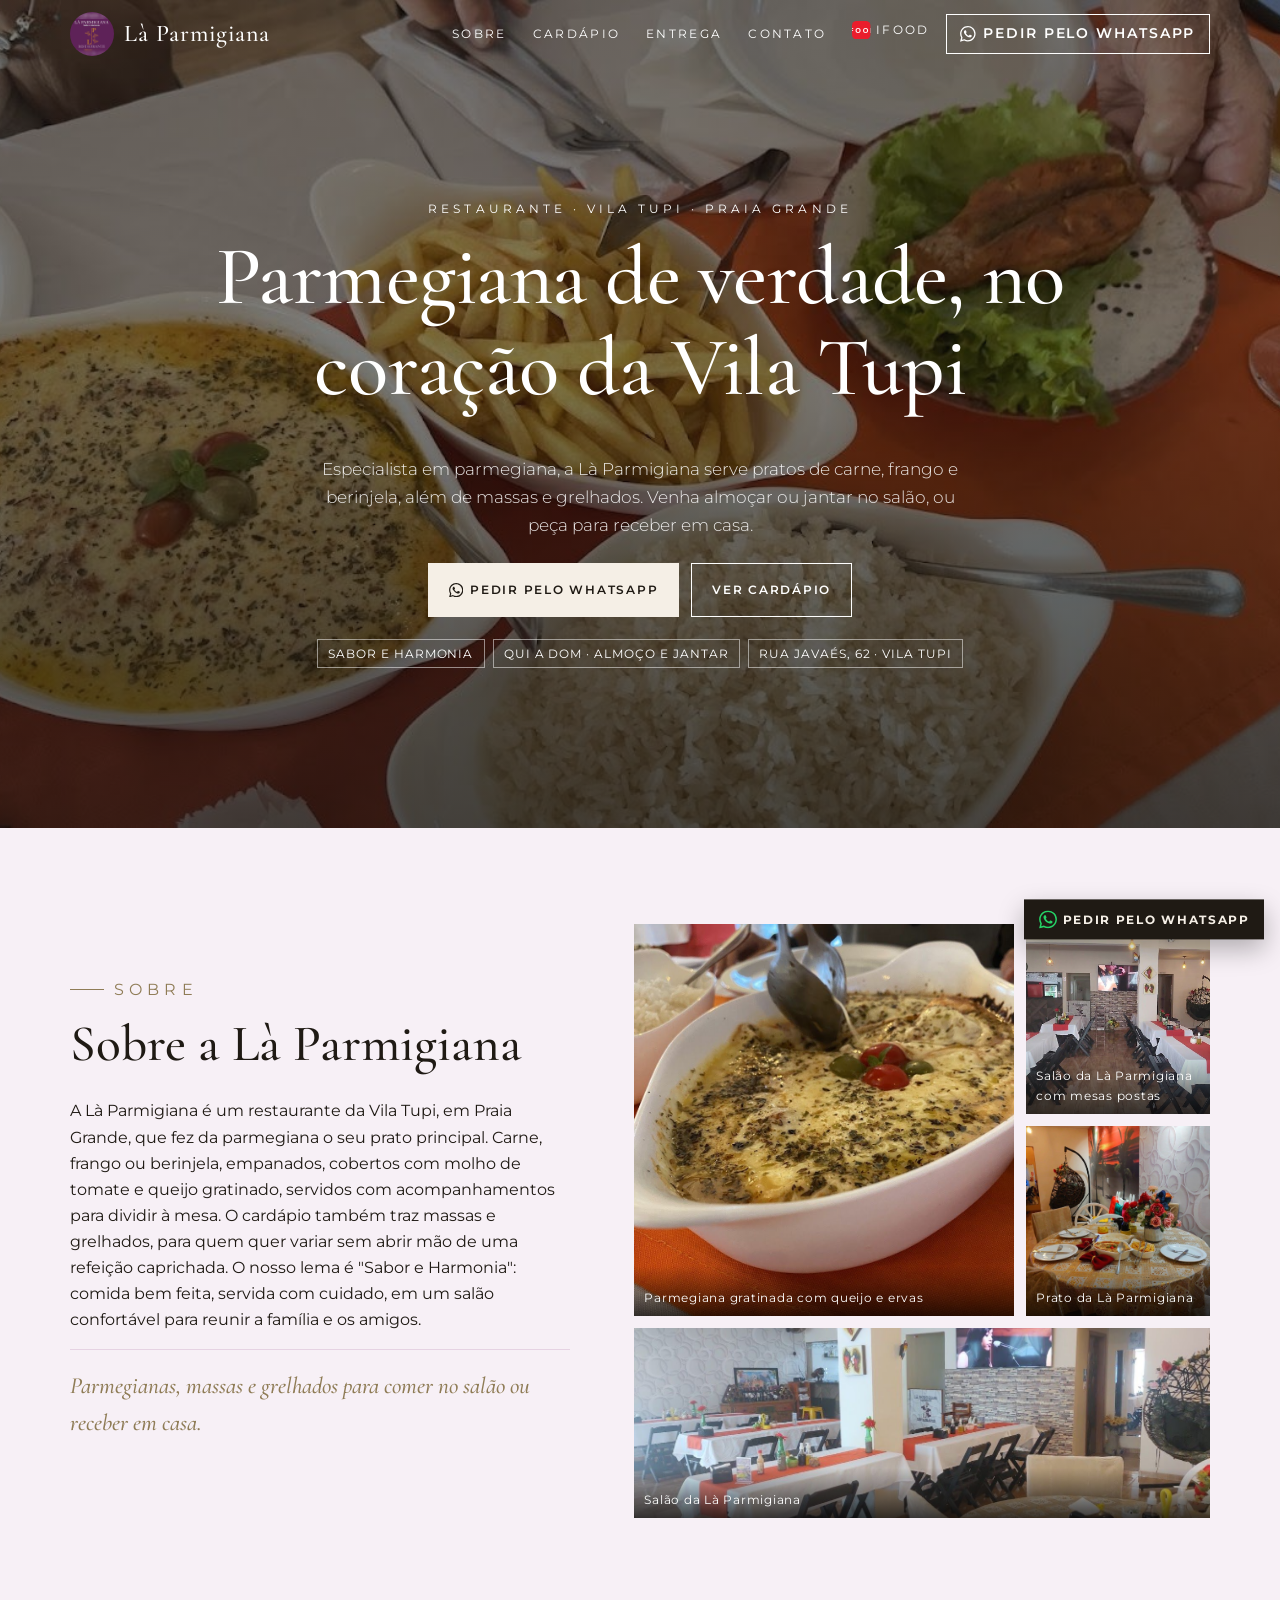
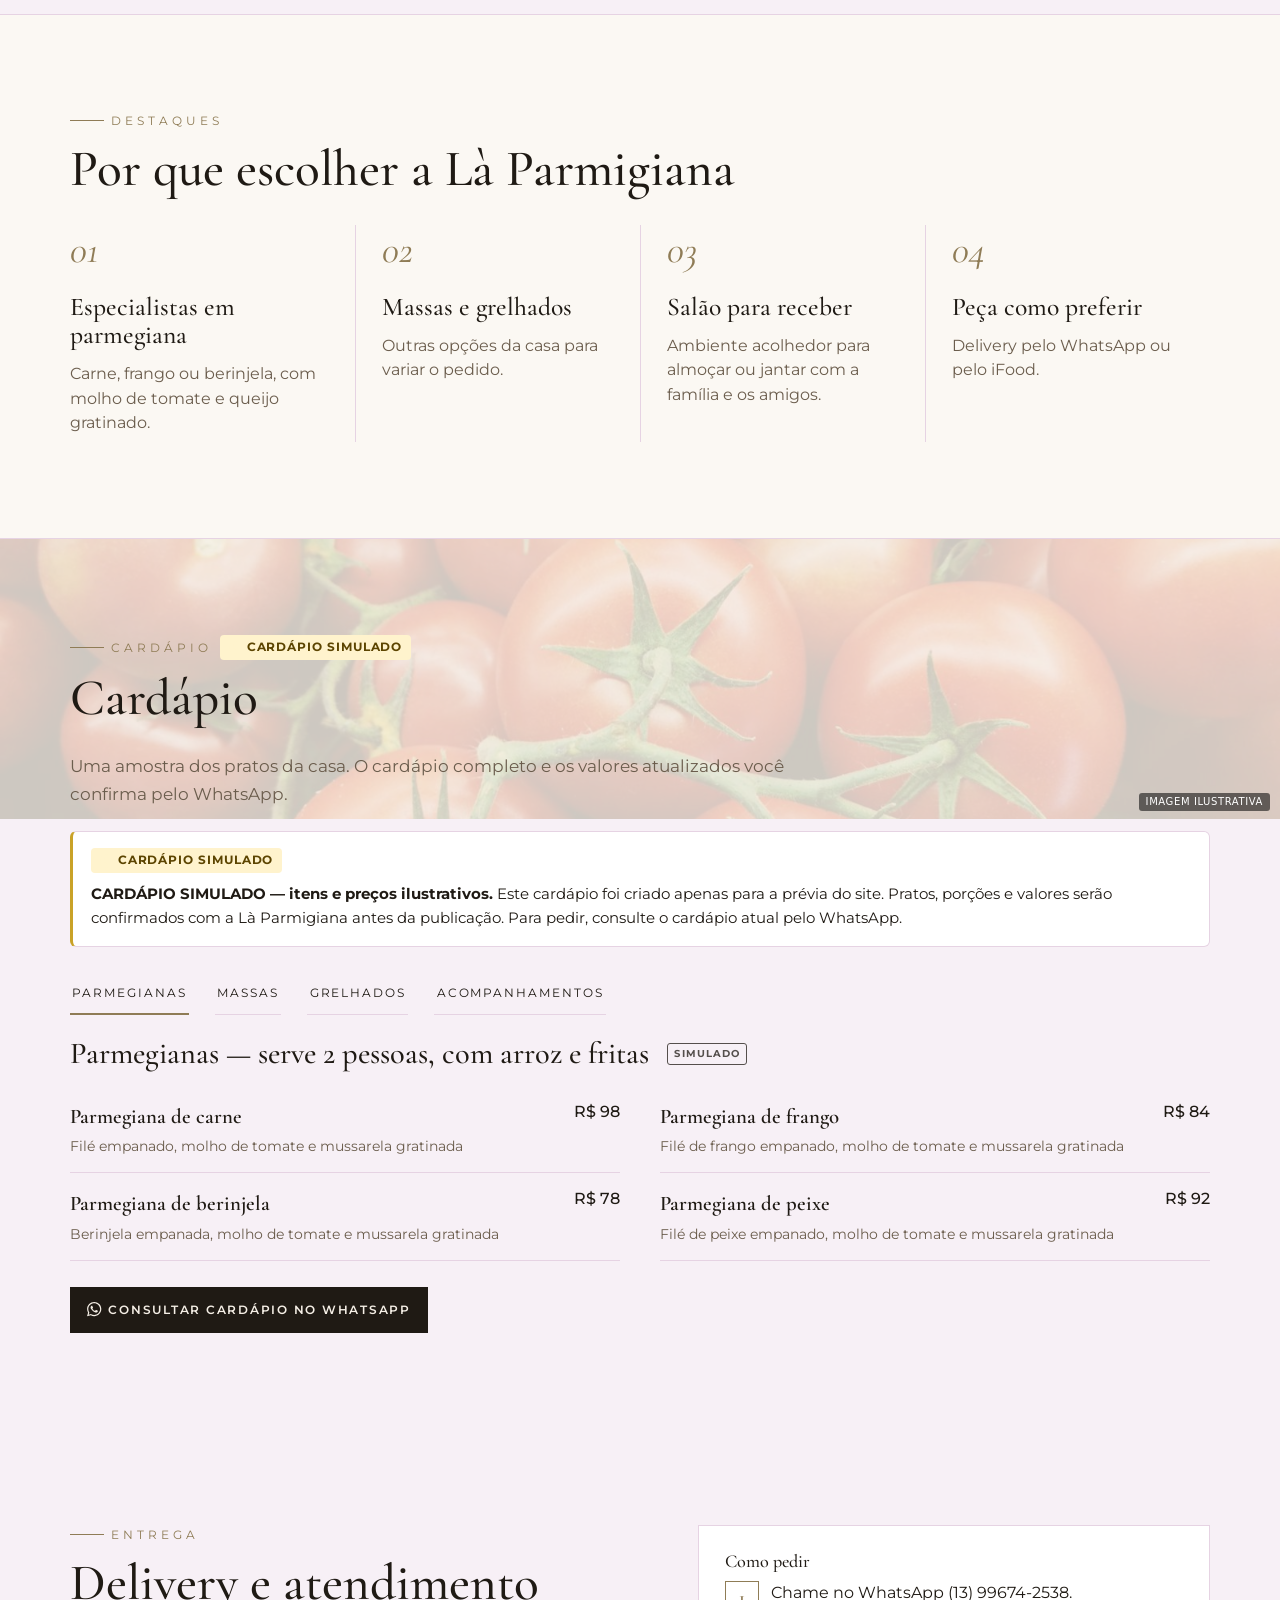
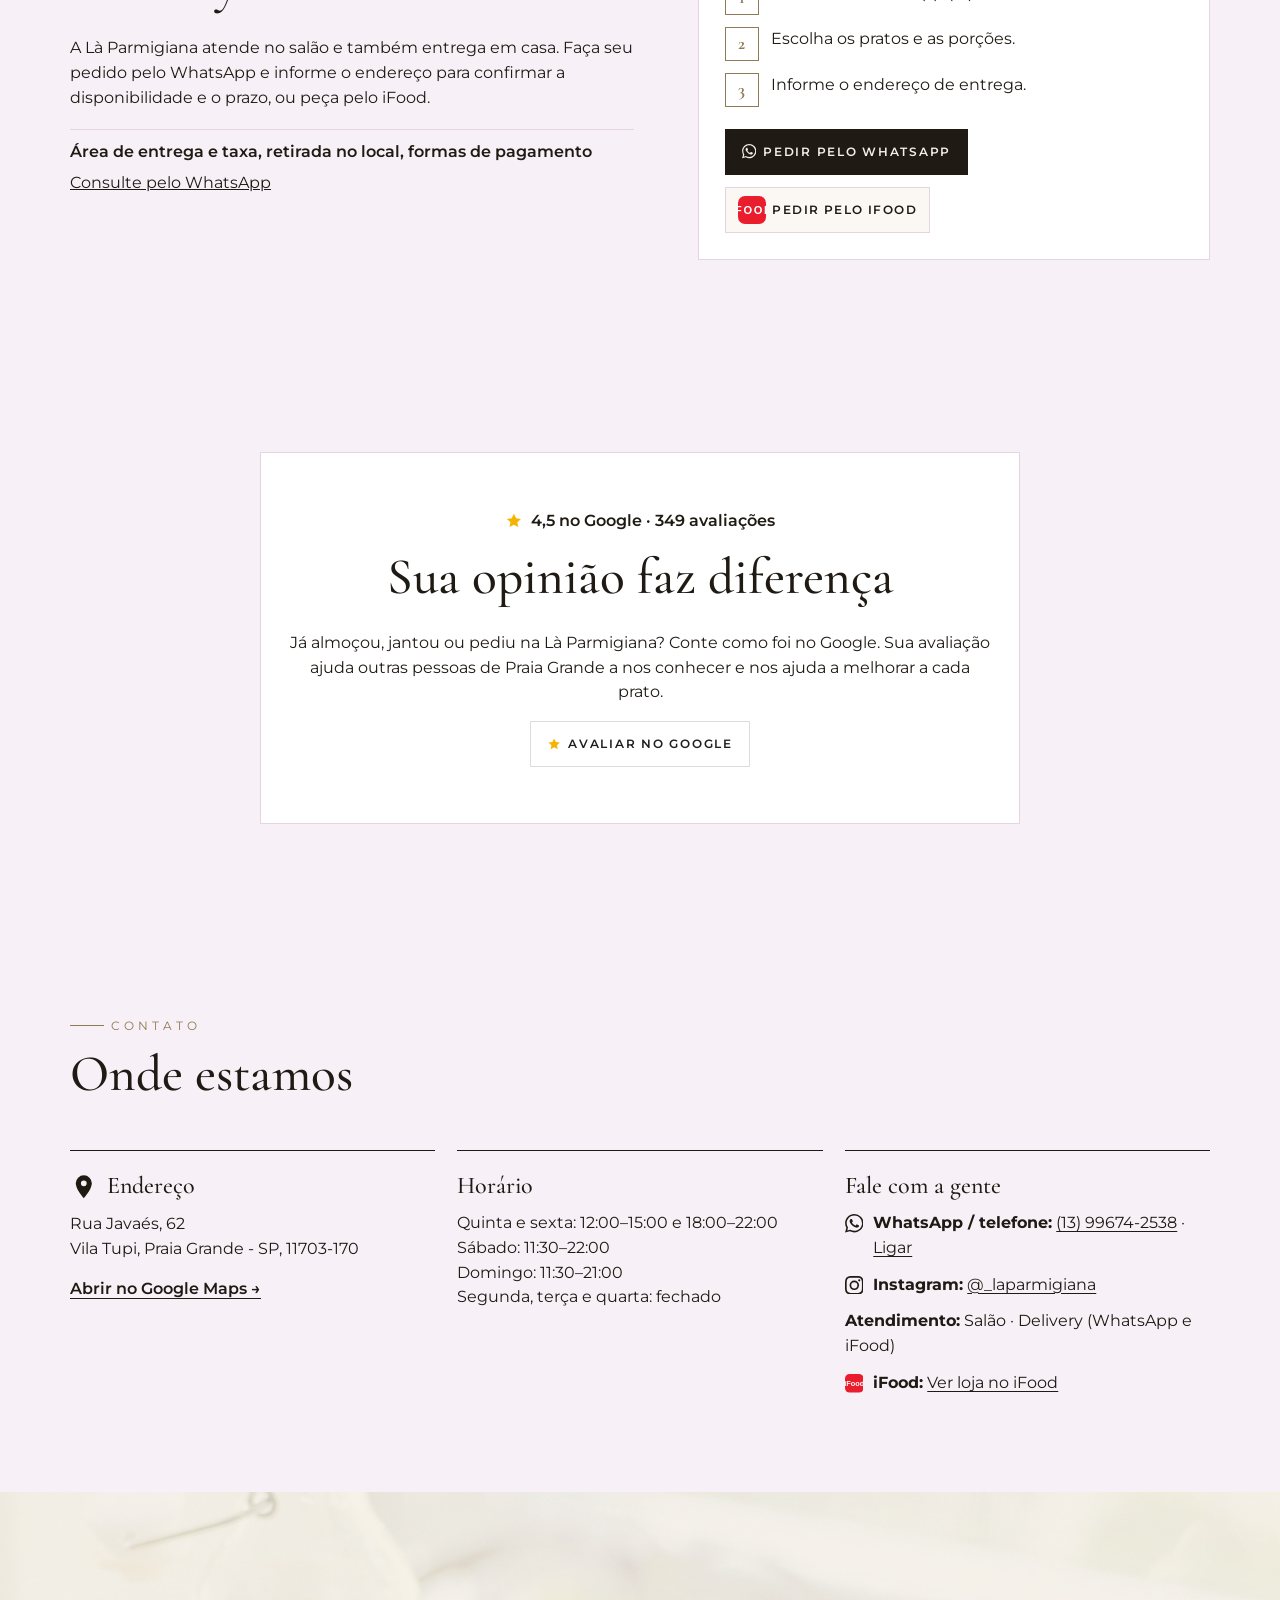
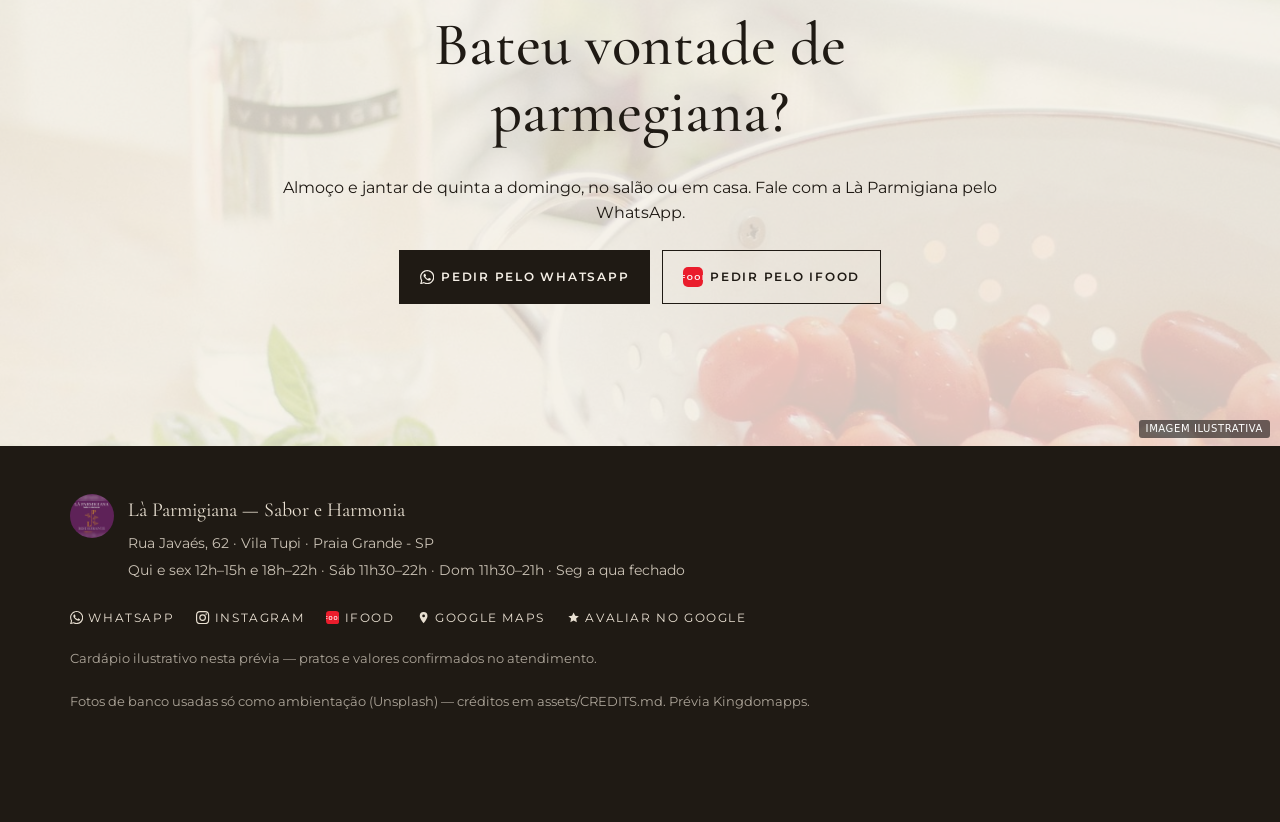
==== commit c4c43090: "fix: sem "A confirmar" visível — campos não confirmados viram "Consulte pelo WhatsApp" (link do WA)" ====
--- a/v1/index.html
+++ b/v1/index.html
@@ -82,7 +82,7 @@
       <p class="kicker">Entrega</p>
       <h2 id="ent-title">Delivery e atendimento</h2>
       <p>A Là Parmigiana atende no salão e também entrega em casa. Faça seu pedido pelo WhatsApp e informe o endereço para confirmar a disponibilidade e o prazo, ou peça pelo iFood.</p>
-      <dl class="kv"><div><dt>Área de entrega e taxa</dt><dd><span class="tbc">A confirmar</span></dd></div><div><dt>Retirada no local</dt><dd><span class="tbc">A confirmar</span></dd></div><div><dt>Formas de pagamento</dt><dd><span class="tbc">A confirmar</span></dd></div></dl>
+      <dl class="kv"><div><dt>Área de entrega e taxa, retirada no local, formas de pagamento</dt><dd><a href="https://wa.me/5513996742538?text=Ol%C3%A1%21%20Vim%20pelo%20site%20e%20gostaria%20de%20fazer%20um%20pedido." target="_blank" rel="noopener">Consulte pelo WhatsApp</a></dd></div></dl>
     </div>
     <div class="steps-box">
       <h3>Como pedir</h3><ol class="steps"><li>Chame no WhatsApp (13) 99674-2538.</li><li>Escolha os pratos e as porções.</li><li>Informe o endereço de entrega.</li></ol>
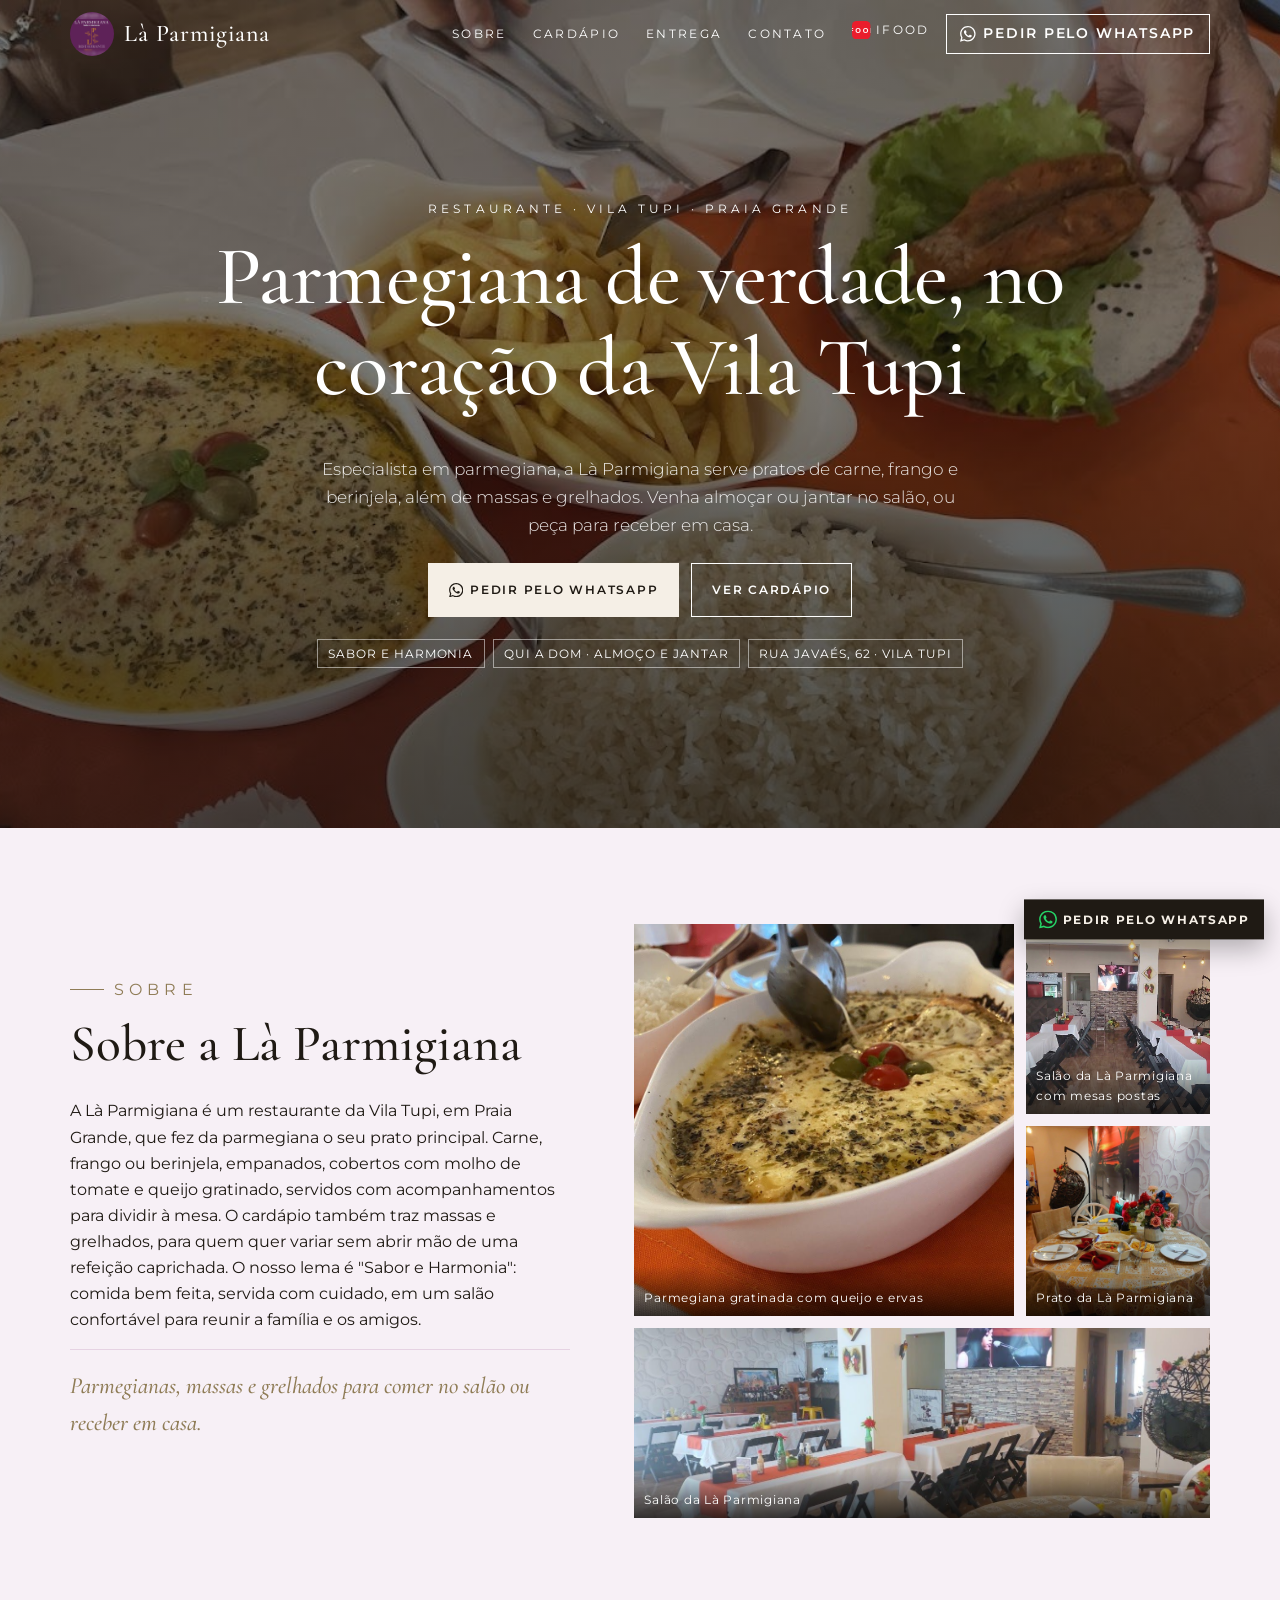
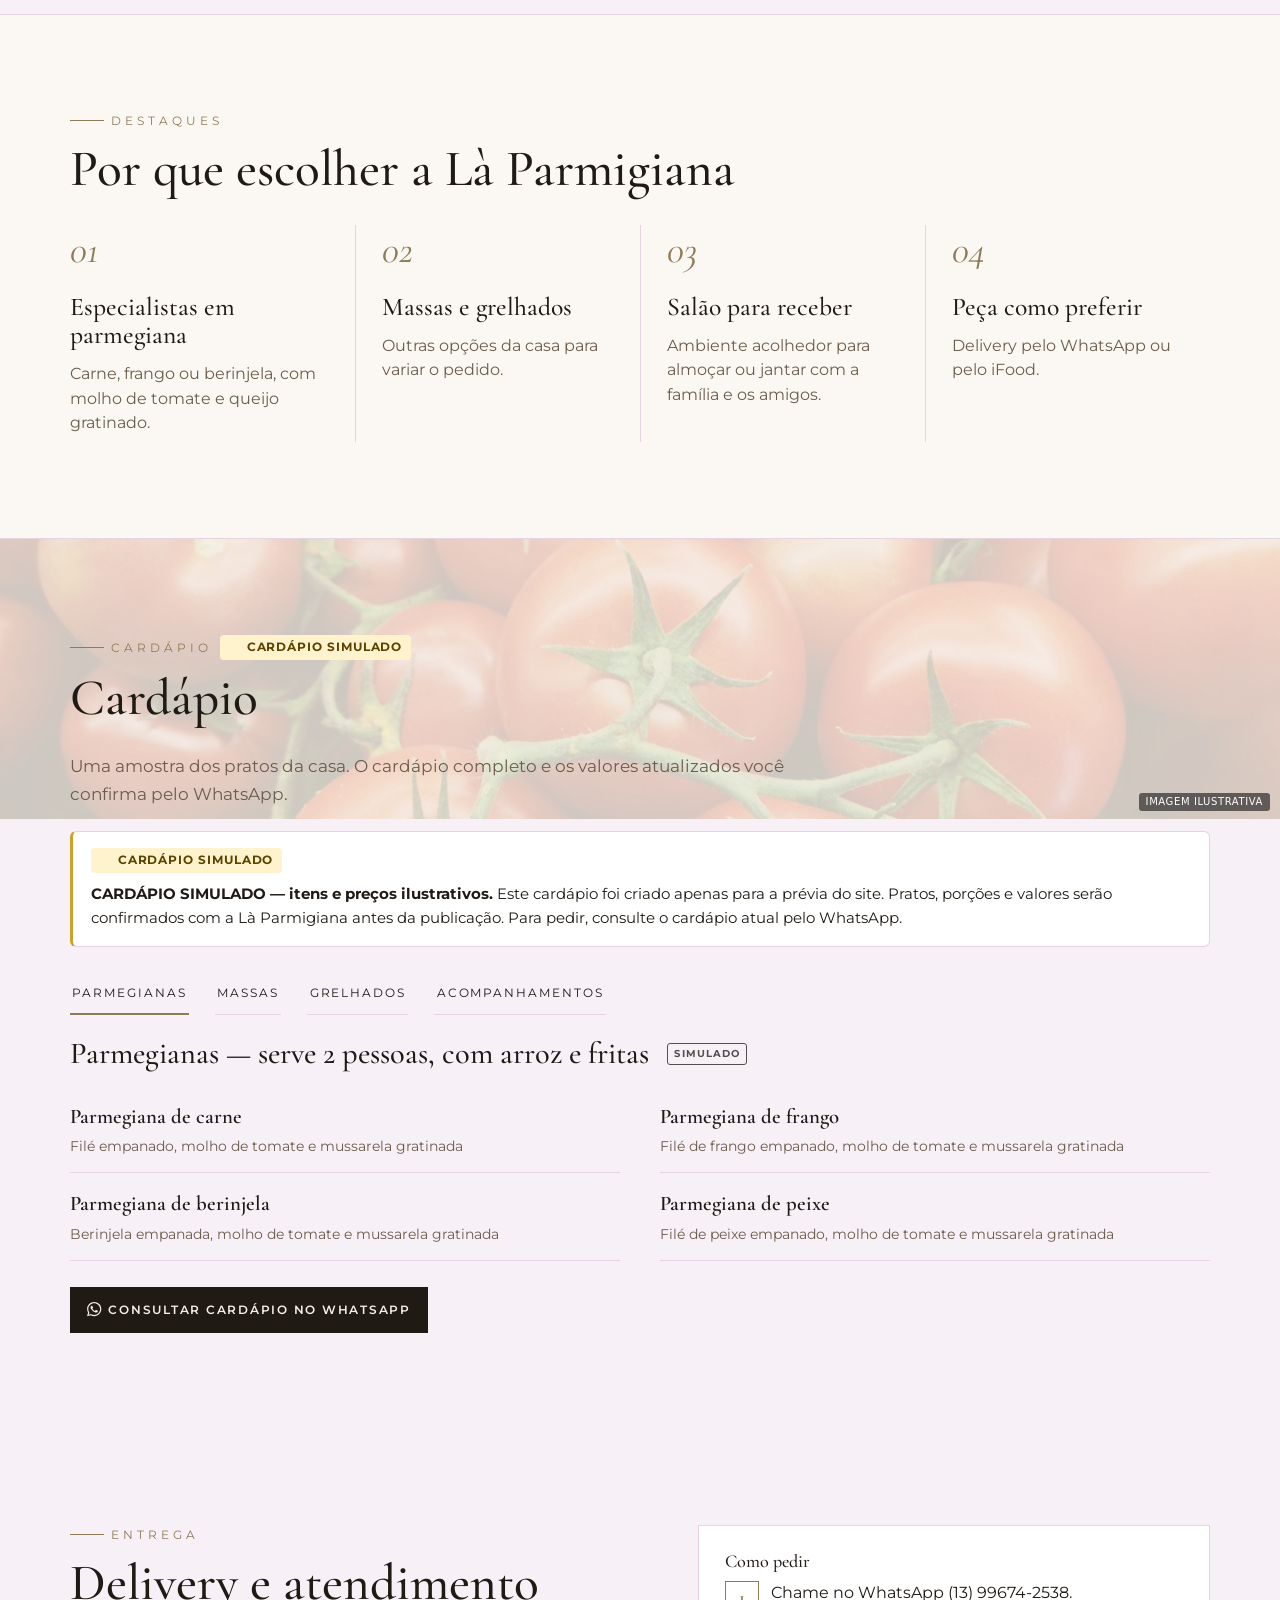
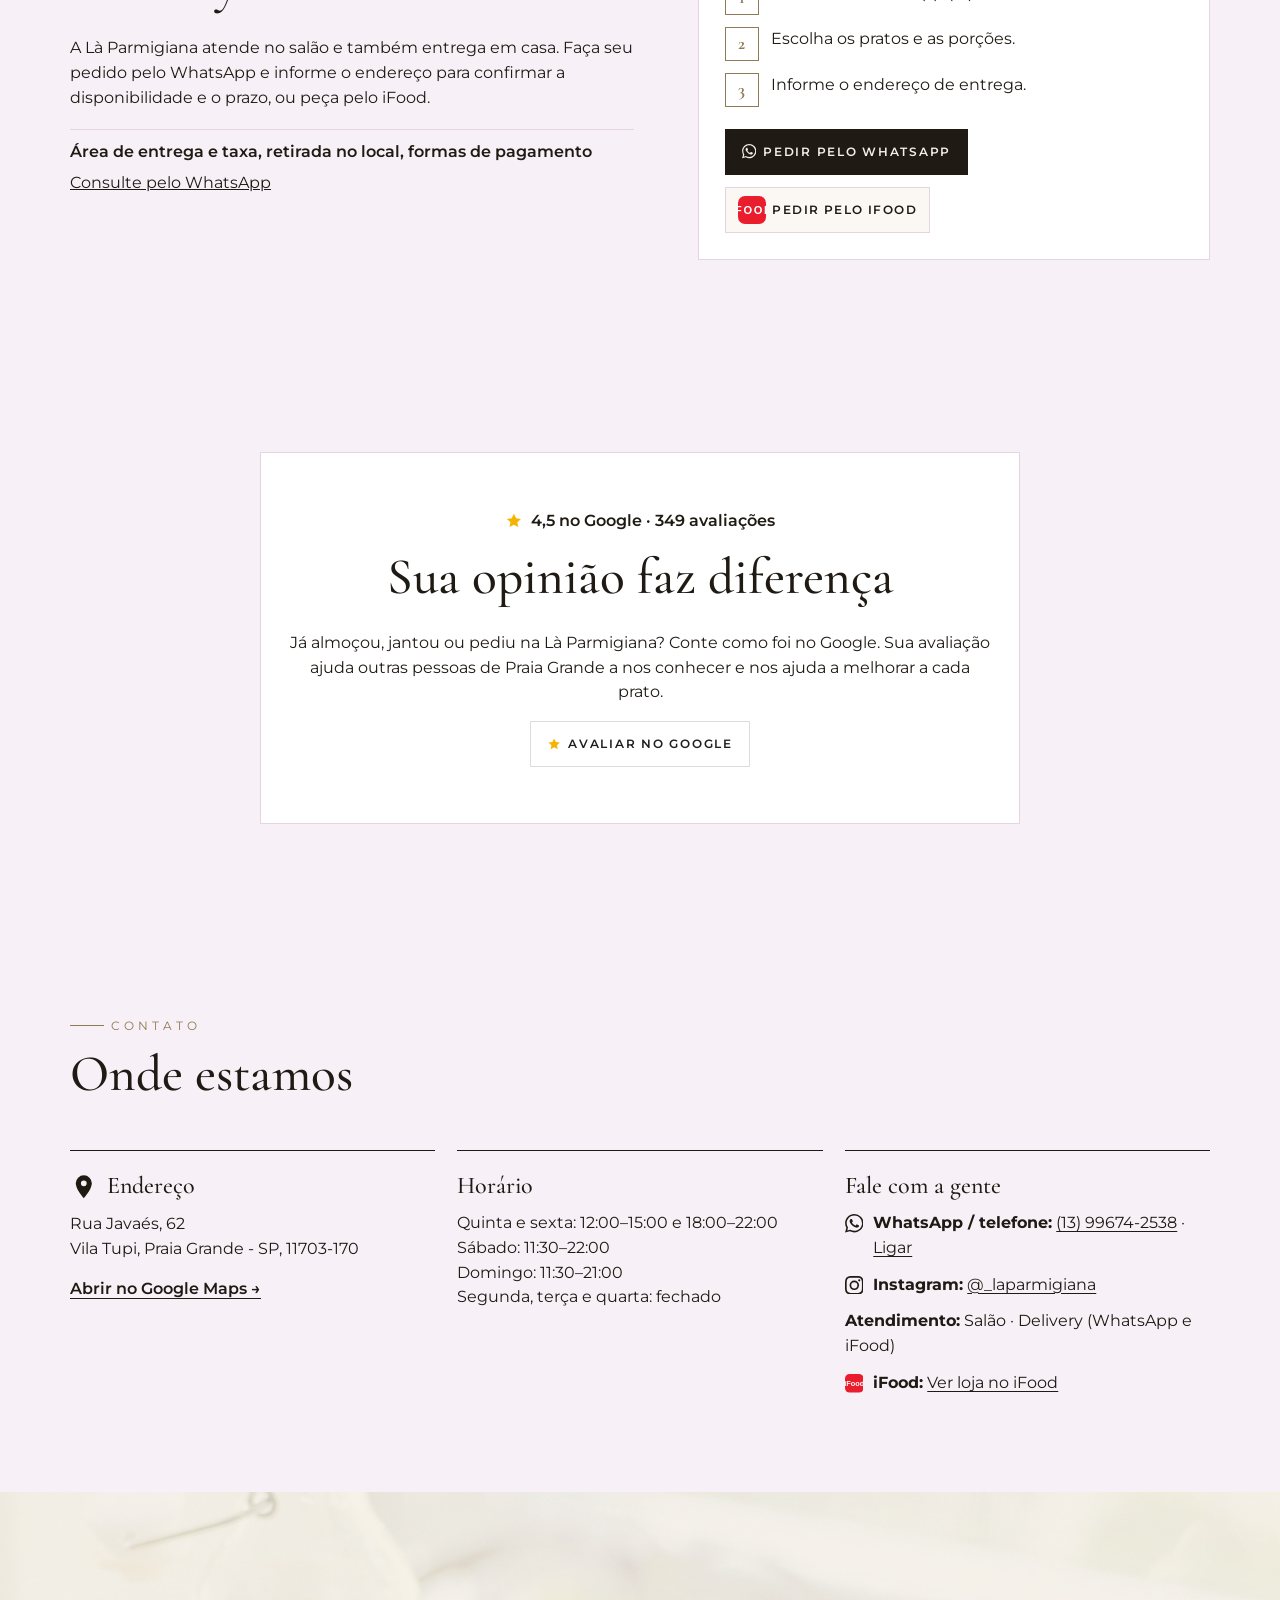
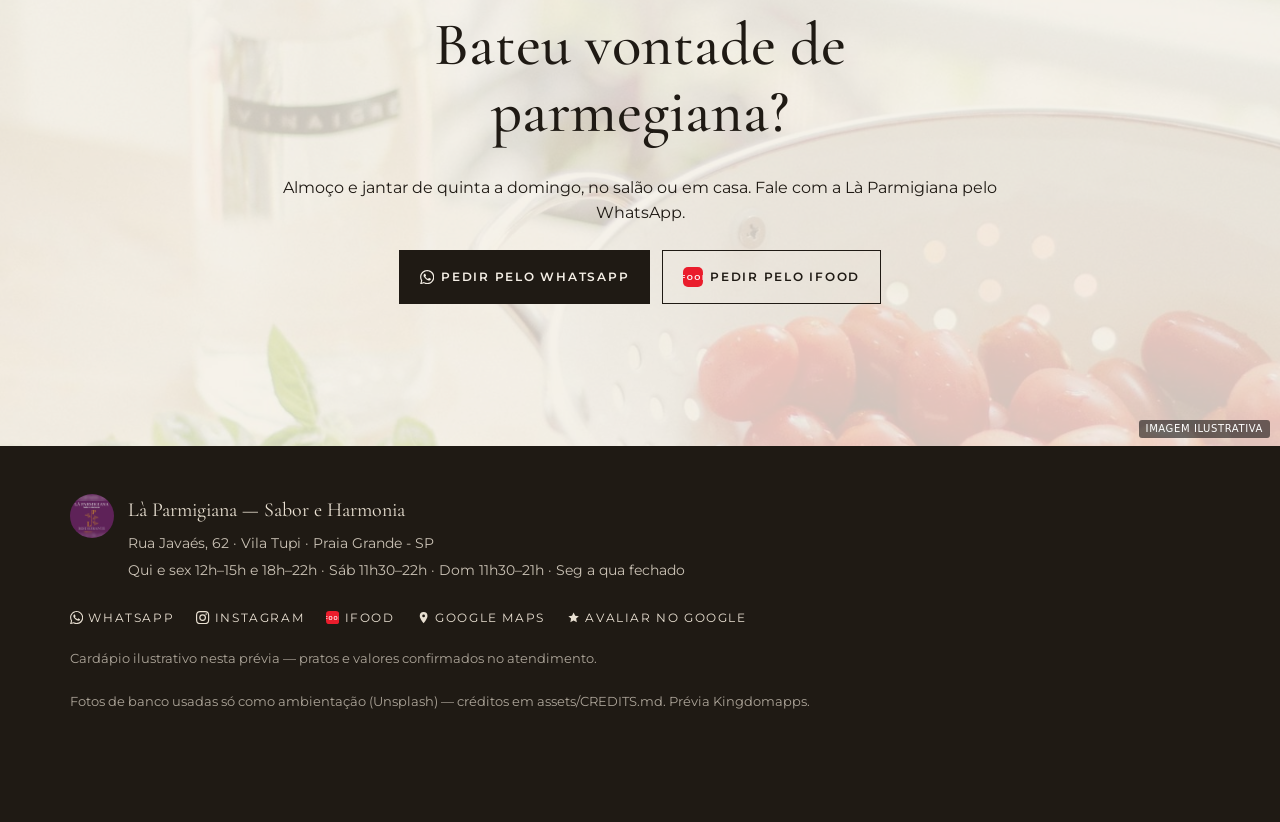
==== commit 9f63d772: "fix: cardápio simulado sem preços" ====
--- a/v1/index.html
+++ b/v1/index.html
@@ -72,7 +72,7 @@
     </div>
     <div class="sim-notice" role="note"><span class="sim-badge">Cardápio simulado</span><p><strong>CARDÁPIO SIMULADO — itens e preços ilustrativos.</strong> Este cardápio foi criado apenas para a prévia do site. Pratos, porções e valores serão confirmados com a Là Parmigiana antes da publicação. Para pedir, consulte o cardápio atual pelo WhatsApp.</p></div>
     <div class="menu-tabs" role="tablist" aria-label="Categorias do cardápio"><button type="button" role="tab" id="tab-0" aria-controls="menu-0" aria-selected="true">Parmegianas</button><button type="button" role="tab" id="tab-1" aria-controls="menu-1" aria-selected="false" tabindex="-1">Massas</button><button type="button" role="tab" id="tab-2" aria-controls="menu-2" aria-selected="false" tabindex="-1">Grelhados</button><button type="button" role="tab" id="tab-3" aria-controls="menu-3" aria-selected="false" tabindex="-1">Acompanhamentos</button></div>
-    <div class="menu-panel" role="tabpanel" id="menu-0" aria-labelledby="tab-0" tabindex="0"><h3 class="menu-cat">Parmegianas — serve 2 pessoas, com arroz e fritas <span class="sim-tag">Simulado</span></h3><ul class="menu-list"><li class="mi"><span class="mi-name">Parmegiana de carne</span><span class="mi-desc">Filé empanado, molho de tomate e mussarela gratinada</span><span class="mi-price">R$ 98</span></li><li class="mi"><span class="mi-name">Parmegiana de frango</span><span class="mi-desc">Filé de frango empanado, molho de tomate e mussarela gratinada</span><span class="mi-price">R$ 84</span></li><li class="mi"><span class="mi-name">Parmegiana de berinjela</span><span class="mi-desc">Berinjela empanada, molho de tomate e mussarela gratinada</span><span class="mi-price">R$ 78</span></li><li class="mi"><span class="mi-name">Parmegiana de peixe</span><span class="mi-desc">Filé de peixe empanado, molho de tomate e mussarela gratinada</span><span class="mi-price">R$ 92</span></li></ul></div><div class="menu-panel" role="tabpanel" id="menu-1" aria-labelledby="tab-1" tabindex="0" hidden><h3 class="menu-cat">Massas <span class="sim-tag">Simulado</span></h3><ul class="menu-list"><li class="mi"><span class="mi-name">Espaguete ao sugo</span><span class="mi-desc">Molho de tomate artesanal e manjericão</span><span class="mi-price">R$ 42</span></li><li class="mi"><span class="mi-name">Fettuccine à bolonhesa</span><span class="mi-desc">Molho de carne moída e tomate</span><span class="mi-price">R$ 48</span></li><li class="mi"><span class="mi-name">Talharim ao molho branco</span><span class="mi-desc">Molho branco cremoso e parmesão</span><span class="mi-price">R$ 46</span></li></ul></div><div class="menu-panel" role="tabpanel" id="menu-2" aria-labelledby="tab-2" tabindex="0" hidden><h3 class="menu-cat">Grelhados — com arroz e fritas <span class="sim-tag">Simulado</span></h3><ul class="menu-list"><li class="mi"><span class="mi-name">Filé de frango grelhado</span><span class="mi-desc">Filé de frango temperado na chapa</span><span class="mi-price">R$ 45</span></li><li class="mi"><span class="mi-name">Bife grelhado</span><span class="mi-desc">Corte bovino grelhado, acebolado opcional</span><span class="mi-price">R$ 58</span></li><li class="mi"><span class="mi-name">Salmão grelhado</span><span class="mi-desc">Posta de salmão grelhada com salada</span><span class="mi-price">R$ 72</span></li></ul></div><div class="menu-panel" role="tabpanel" id="menu-3" aria-labelledby="tab-3" tabindex="0" hidden><h3 class="menu-cat">Acompanhamentos <span class="sim-tag">Simulado</span></h3><ul class="menu-list"><li class="mi"><span class="mi-name">Arroz branco</span><span class="mi-price">R$ 12</span></li><li class="mi"><span class="mi-name">Batata frita</span><span class="mi-price">R$ 22</span></li><li class="mi"><span class="mi-name">Salada verde</span><span class="mi-price">R$ 16</span></li></ul></div>
+    <div class="menu-panel" role="tabpanel" id="menu-0" aria-labelledby="tab-0" tabindex="0"><h3 class="menu-cat">Parmegianas — serve 2 pessoas, com arroz e fritas <span class="sim-tag">Simulado</span></h3><ul class="menu-list"><li class="mi"><span class="mi-name">Parmegiana de carne</span><span class="mi-desc">Filé empanado, molho de tomate e mussarela gratinada</span></li><li class="mi"><span class="mi-name">Parmegiana de frango</span><span class="mi-desc">Filé de frango empanado, molho de tomate e mussarela gratinada</span></li><li class="mi"><span class="mi-name">Parmegiana de berinjela</span><span class="mi-desc">Berinjela empanada, molho de tomate e mussarela gratinada</span></li><li class="mi"><span class="mi-name">Parmegiana de peixe</span><span class="mi-desc">Filé de peixe empanado, molho de tomate e mussarela gratinada</span></li></ul></div><div class="menu-panel" role="tabpanel" id="menu-1" aria-labelledby="tab-1" tabindex="0" hidden><h3 class="menu-cat">Massas <span class="sim-tag">Simulado</span></h3><ul class="menu-list"><li class="mi"><span class="mi-name">Espaguete ao sugo</span><span class="mi-desc">Molho de tomate artesanal e manjericão</span></li><li class="mi"><span class="mi-name">Fettuccine à bolonhesa</span><span class="mi-desc">Molho de carne moída e tomate</span></li><li class="mi"><span class="mi-name">Talharim ao molho branco</span><span class="mi-desc">Molho branco cremoso e parmesão</span></li></ul></div><div class="menu-panel" role="tabpanel" id="menu-2" aria-labelledby="tab-2" tabindex="0" hidden><h3 class="menu-cat">Grelhados — com arroz e fritas <span class="sim-tag">Simulado</span></h3><ul class="menu-list"><li class="mi"><span class="mi-name">Filé de frango grelhado</span><span class="mi-desc">Filé de frango temperado na chapa</span></li><li class="mi"><span class="mi-name">Bife grelhado</span><span class="mi-desc">Corte bovino grelhado, acebolado opcional</span></li><li class="mi"><span class="mi-name">Salmão grelhado</span><span class="mi-desc">Posta de salmão grelhada com salada</span></li></ul></div><div class="menu-panel" role="tabpanel" id="menu-3" aria-labelledby="tab-3" tabindex="0" hidden><h3 class="menu-cat">Acompanhamentos <span class="sim-tag">Simulado</span></h3><ul class="menu-list"><li class="mi"><span class="mi-name">Arroz branco</span></li><li class="mi"><span class="mi-name">Batata frita</span></li><li class="mi"><span class="mi-name">Salada verde</span></li></ul></div>
     <div class="menu-cta"><a class="btn btn-wa" href="https://wa.me/5513996742538?text=Ol%C3%A1%21%20Vim%20pelo%20site%20e%20gostaria%20de%20fazer%20um%20pedido." target="_blank" rel="noopener"><svg viewBox="0 0 24 24" aria-hidden="true" focusable="false"><path fill="currentColor" d="M17.47 14.38c-.3-.15-1.76-.87-2.03-.97-.27-.1-.47-.15-.67.15-.2.3-.77.97-.94 1.16-.17.2-.35.22-.64.07-.3-.15-1.26-.46-2.39-1.47-.88-.79-1.48-1.76-1.65-2.06-.17-.3-.02-.46.13-.6.13-.14.3-.35.45-.52.15-.17.2-.3.3-.5.1-.2.05-.37-.03-.52-.07-.15-.67-1.61-.92-2.2-.24-.58-.49-.5-.67-.51h-.57c-.2 0-.52.07-.8.37-.27.3-1.04 1.02-1.04 2.48s1.07 2.88 1.21 3.07c.15.2 2.1 3.2 5.08 4.49.71.31 1.26.49 1.7.63.71.22 1.36.19 1.87.12.57-.09 1.76-.72 2-1.41.25-.7.25-1.29.18-1.41-.08-.13-.27-.2-.57-.35zM12.05 21.78a9.87 9.87 0 0 1-5.03-1.38l-.36-.21-3.74.98 1-3.65-.24-.37a9.86 9.86 0 0 1-1.51-5.26c0-5.45 4.44-9.88 9.89-9.88 2.64 0 5.12 1.03 6.99 2.9a9.83 9.83 0 0 1 2.89 6.99c0 5.45-4.44 9.88-9.89 9.88zm8.41-18.3A11.82 11.82 0 0 0 12.05 0C5.5 0 .16 5.34.16 11.89c0 2.1.55 4.14 1.59 5.95L.06 24l6.3-1.65a11.88 11.88 0 0 0 5.69 1.45c6.55 0 11.89-5.34 11.89-11.89 0-3.18-1.24-6.17-3.48-8.41z"/></svg><span>Consultar cardápio no WhatsApp</span></a></div>
   </div>
 </section>
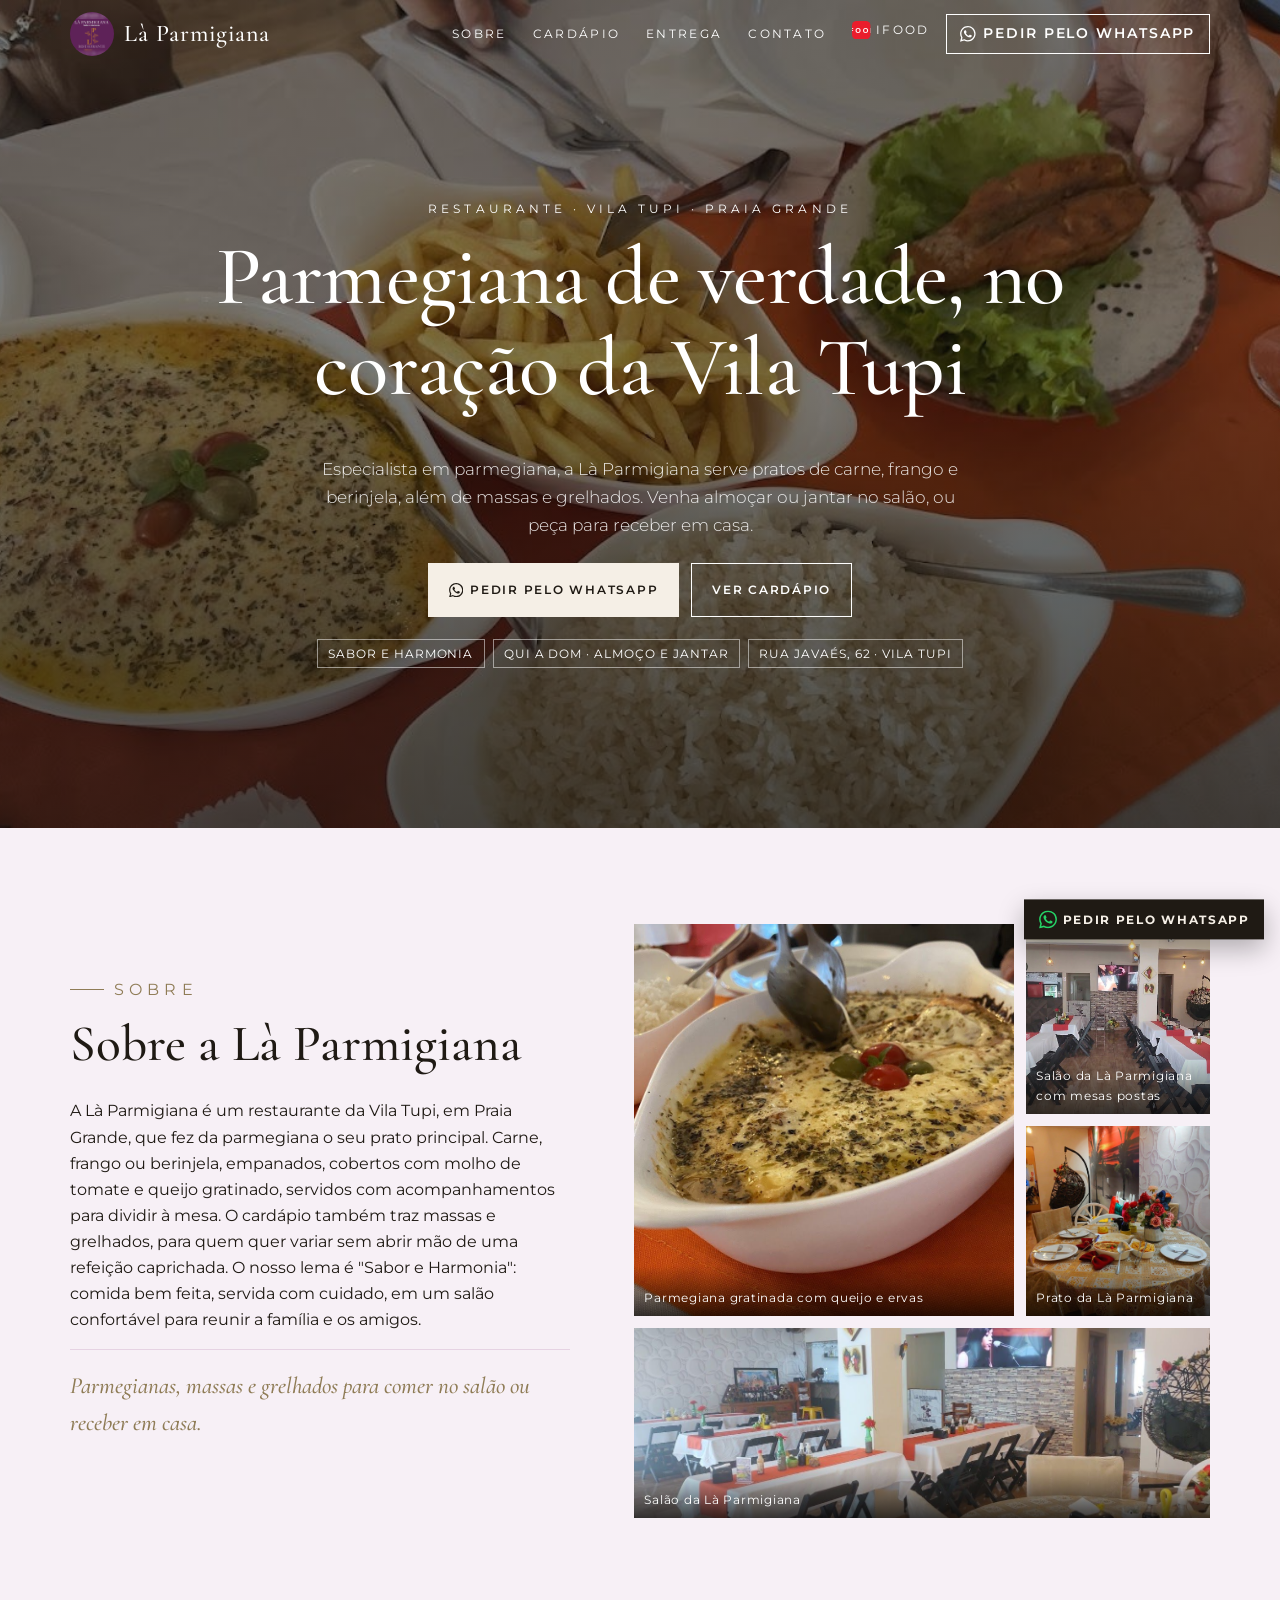
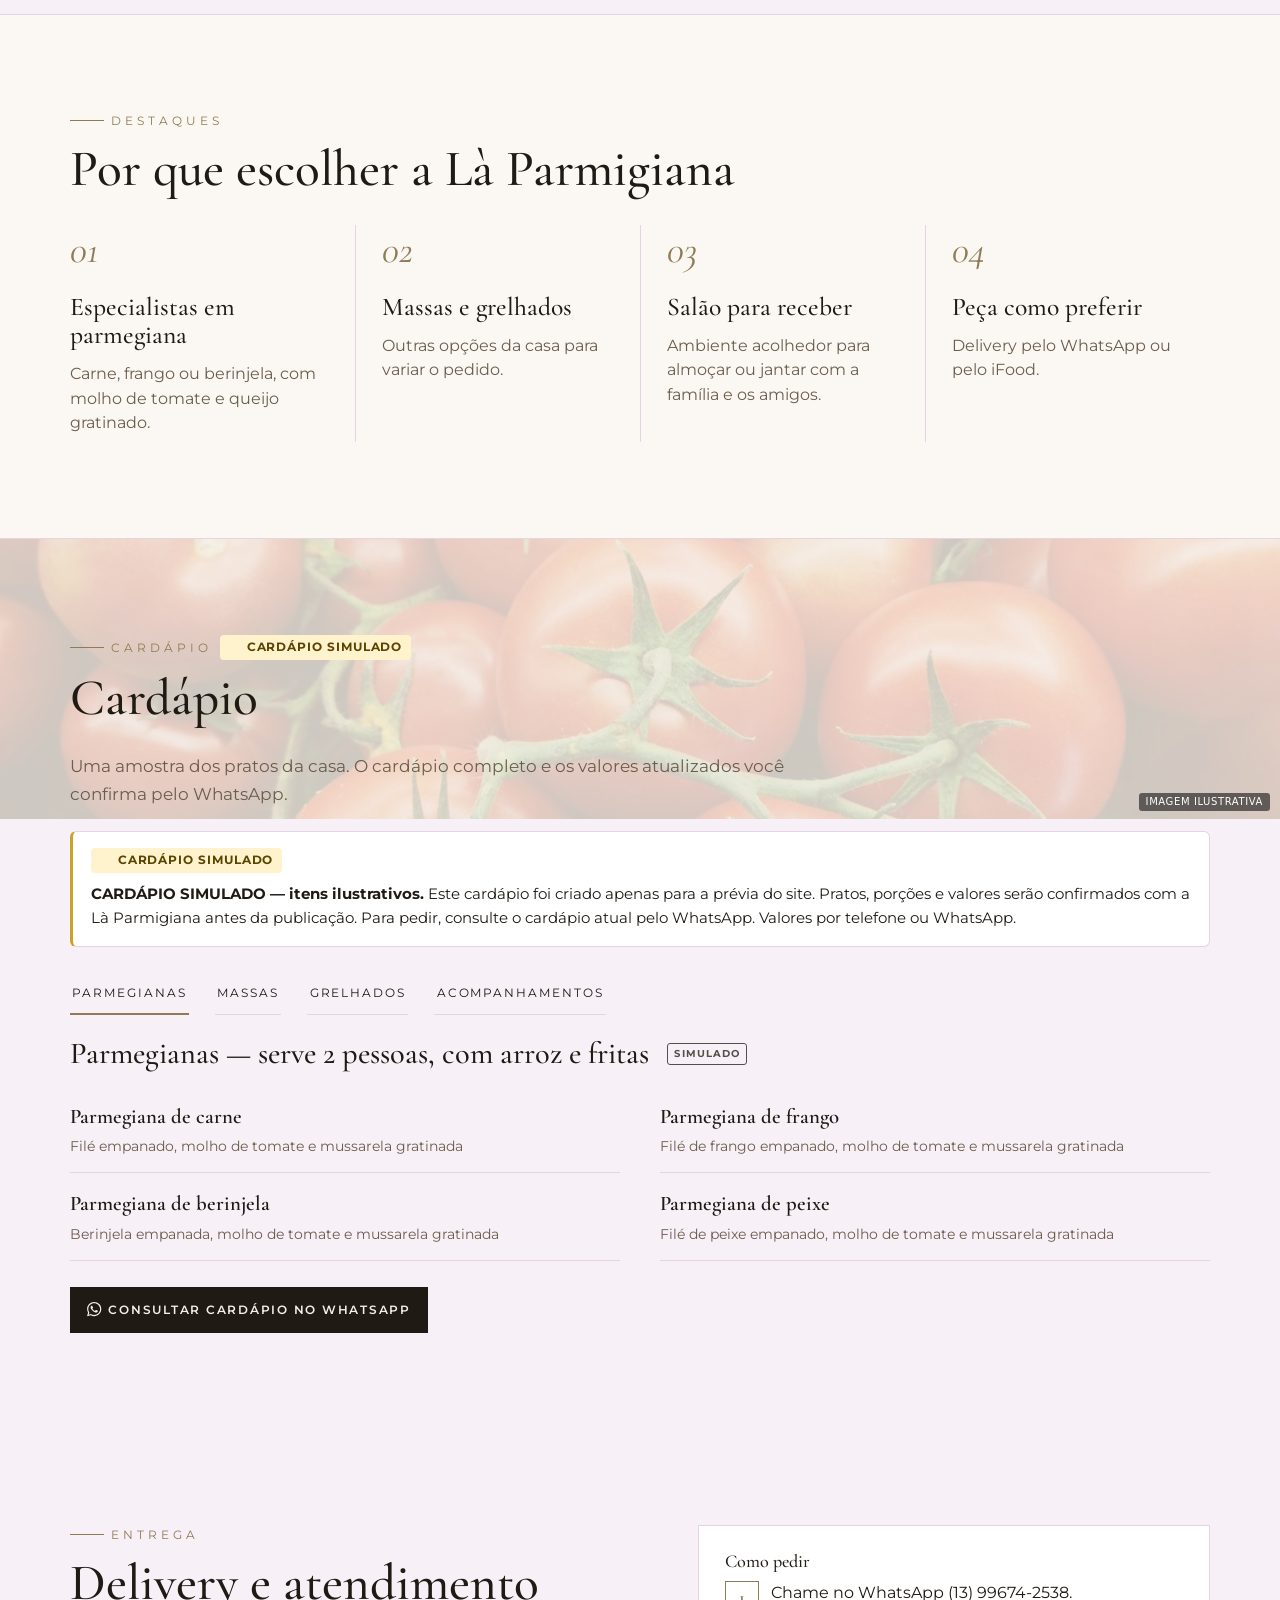
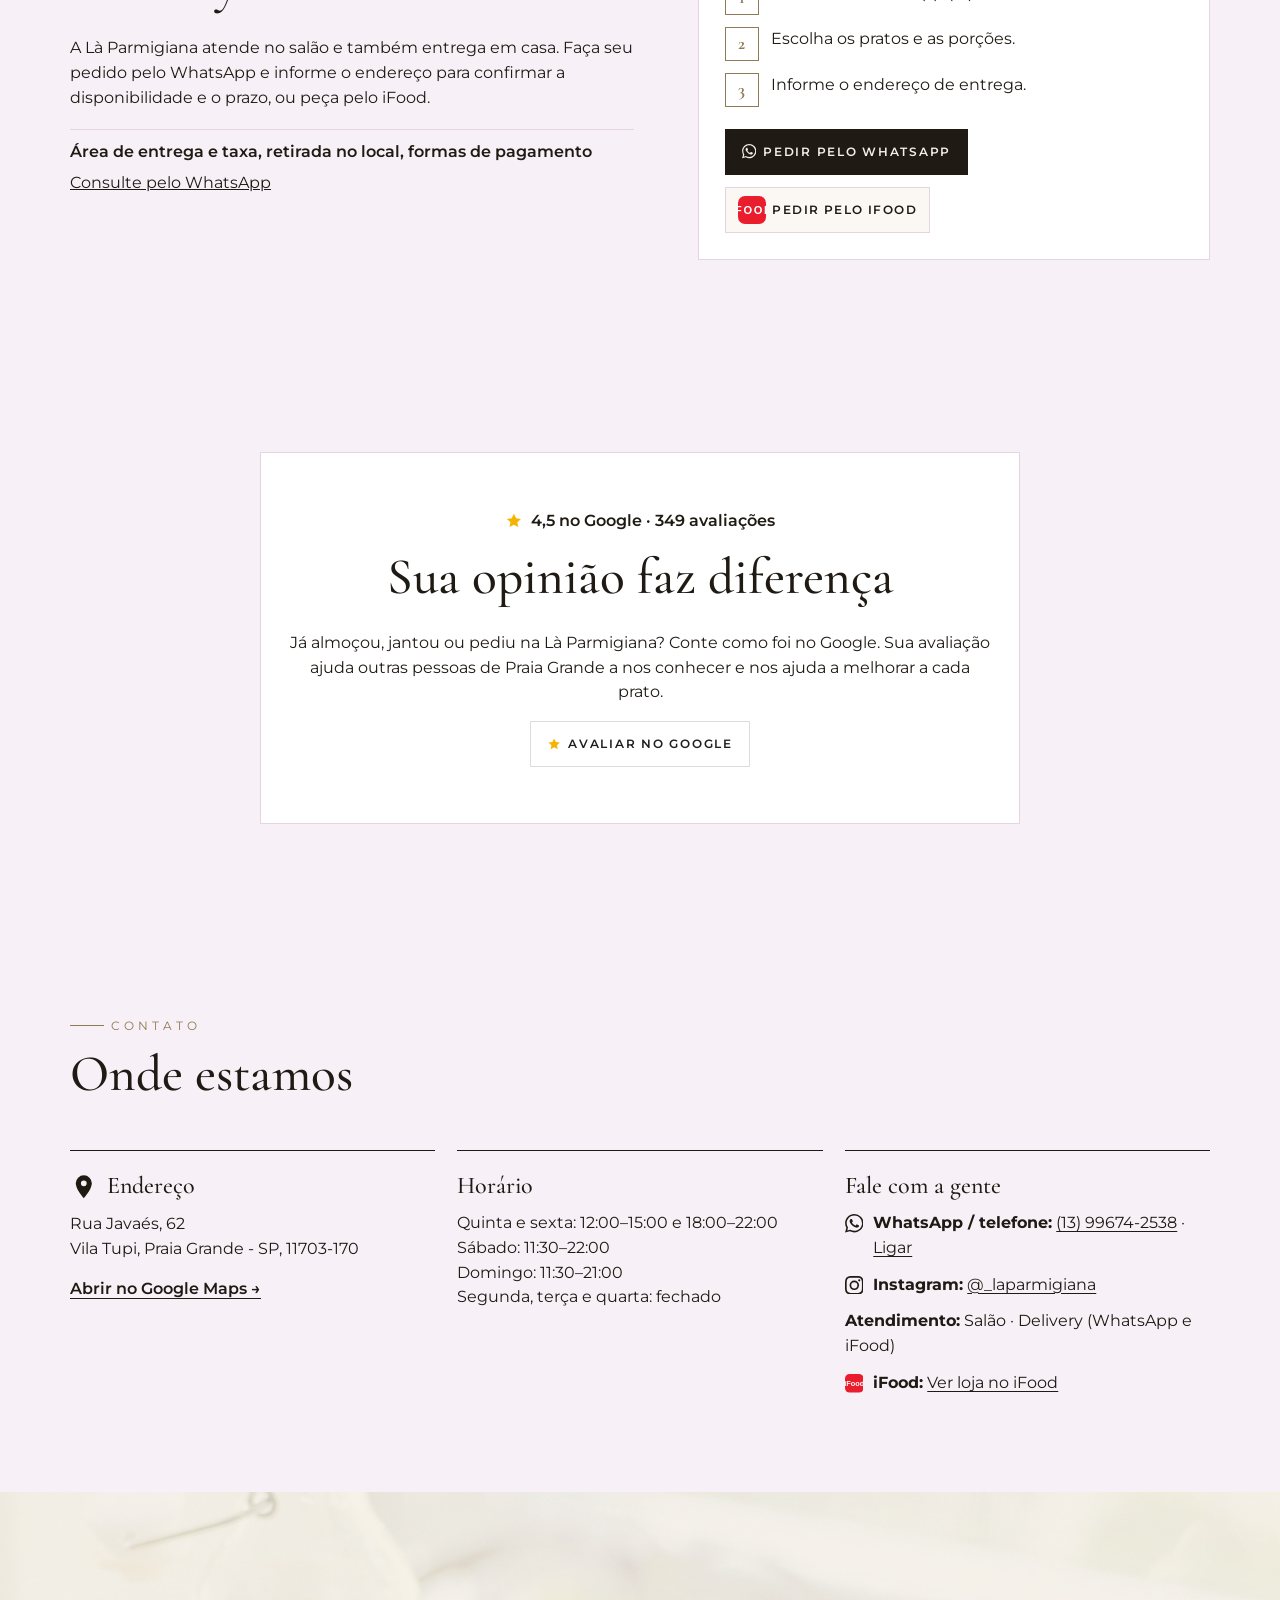
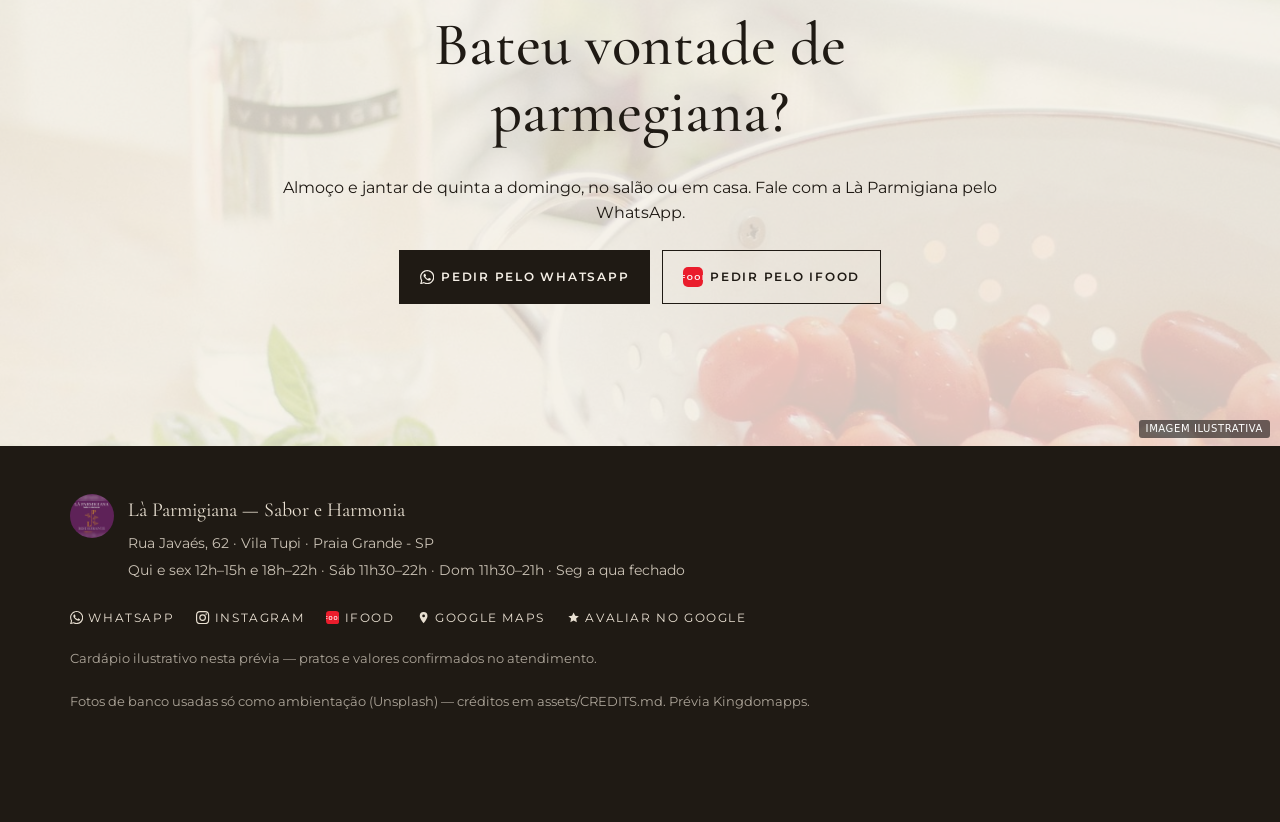
==== commit a524eb77: "copy: aviso do cardápio simulado — itens ilustrativos; valores por telefone ou WhatsApp" ====
--- a/v1/index.html
+++ b/v1/index.html
@@ -70,7 +70,7 @@
       <h2 id="menu-title">Cardápio</h2>
       <p class="lead">Uma amostra dos pratos da casa. O cardápio completo e os valores atualizados você confirma pelo WhatsApp.</p>
     </div>
-    <div class="sim-notice" role="note"><span class="sim-badge">Cardápio simulado</span><p><strong>CARDÁPIO SIMULADO — itens e preços ilustrativos.</strong> Este cardápio foi criado apenas para a prévia do site. Pratos, porções e valores serão confirmados com a Là Parmigiana antes da publicação. Para pedir, consulte o cardápio atual pelo WhatsApp.</p></div>
+    <div class="sim-notice" role="note"><span class="sim-badge">Cardápio simulado</span><p><strong>CARDÁPIO SIMULADO — itens ilustrativos.</strong> Este cardápio foi criado apenas para a prévia do site. Pratos, porções e valores serão confirmados com a Là Parmigiana antes da publicação. Para pedir, consulte o cardápio atual pelo WhatsApp. Valores por telefone ou WhatsApp.</p></div>
     <div class="menu-tabs" role="tablist" aria-label="Categorias do cardápio"><button type="button" role="tab" id="tab-0" aria-controls="menu-0" aria-selected="true">Parmegianas</button><button type="button" role="tab" id="tab-1" aria-controls="menu-1" aria-selected="false" tabindex="-1">Massas</button><button type="button" role="tab" id="tab-2" aria-controls="menu-2" aria-selected="false" tabindex="-1">Grelhados</button><button type="button" role="tab" id="tab-3" aria-controls="menu-3" aria-selected="false" tabindex="-1">Acompanhamentos</button></div>
     <div class="menu-panel" role="tabpanel" id="menu-0" aria-labelledby="tab-0" tabindex="0"><h3 class="menu-cat">Parmegianas — serve 2 pessoas, com arroz e fritas <span class="sim-tag">Simulado</span></h3><ul class="menu-list"><li class="mi"><span class="mi-name">Parmegiana de carne</span><span class="mi-desc">Filé empanado, molho de tomate e mussarela gratinada</span></li><li class="mi"><span class="mi-name">Parmegiana de frango</span><span class="mi-desc">Filé de frango empanado, molho de tomate e mussarela gratinada</span></li><li class="mi"><span class="mi-name">Parmegiana de berinjela</span><span class="mi-desc">Berinjela empanada, molho de tomate e mussarela gratinada</span></li><li class="mi"><span class="mi-name">Parmegiana de peixe</span><span class="mi-desc">Filé de peixe empanado, molho de tomate e mussarela gratinada</span></li></ul></div><div class="menu-panel" role="tabpanel" id="menu-1" aria-labelledby="tab-1" tabindex="0" hidden><h3 class="menu-cat">Massas <span class="sim-tag">Simulado</span></h3><ul class="menu-list"><li class="mi"><span class="mi-name">Espaguete ao sugo</span><span class="mi-desc">Molho de tomate artesanal e manjericão</span></li><li class="mi"><span class="mi-name">Fettuccine à bolonhesa</span><span class="mi-desc">Molho de carne moída e tomate</span></li><li class="mi"><span class="mi-name">Talharim ao molho branco</span><span class="mi-desc">Molho branco cremoso e parmesão</span></li></ul></div><div class="menu-panel" role="tabpanel" id="menu-2" aria-labelledby="tab-2" tabindex="0" hidden><h3 class="menu-cat">Grelhados — com arroz e fritas <span class="sim-tag">Simulado</span></h3><ul class="menu-list"><li class="mi"><span class="mi-name">Filé de frango grelhado</span><span class="mi-desc">Filé de frango temperado na chapa</span></li><li class="mi"><span class="mi-name">Bife grelhado</span><span class="mi-desc">Corte bovino grelhado, acebolado opcional</span></li><li class="mi"><span class="mi-name">Salmão grelhado</span><span class="mi-desc">Posta de salmão grelhada com salada</span></li></ul></div><div class="menu-panel" role="tabpanel" id="menu-3" aria-labelledby="tab-3" tabindex="0" hidden><h3 class="menu-cat">Acompanhamentos <span class="sim-tag">Simulado</span></h3><ul class="menu-list"><li class="mi"><span class="mi-name">Arroz branco</span></li><li class="mi"><span class="mi-name">Batata frita</span></li><li class="mi"><span class="mi-name">Salada verde</span></li></ul></div>
     <div class="menu-cta"><a class="btn btn-wa" href="https://wa.me/5513996742538?text=Ol%C3%A1%21%20Vim%20pelo%20site%20e%20gostaria%20de%20fazer%20um%20pedido." target="_blank" rel="noopener"><svg viewBox="0 0 24 24" aria-hidden="true" focusable="false"><path fill="currentColor" d="M17.47 14.38c-.3-.15-1.76-.87-2.03-.97-.27-.1-.47-.15-.67.15-.2.3-.77.97-.94 1.16-.17.2-.35.22-.64.07-.3-.15-1.26-.46-2.39-1.47-.88-.79-1.48-1.76-1.65-2.06-.17-.3-.02-.46.13-.6.13-.14.3-.35.45-.52.15-.17.2-.3.3-.5.1-.2.05-.37-.03-.52-.07-.15-.67-1.61-.92-2.2-.24-.58-.49-.5-.67-.51h-.57c-.2 0-.52.07-.8.37-.27.3-1.04 1.02-1.04 2.48s1.07 2.88 1.21 3.07c.15.2 2.1 3.2 5.08 4.49.71.31 1.26.49 1.7.63.71.22 1.36.19 1.87.12.57-.09 1.76-.72 2-1.41.25-.7.25-1.29.18-1.41-.08-.13-.27-.2-.57-.35zM12.05 21.78a9.87 9.87 0 0 1-5.03-1.38l-.36-.21-3.74.98 1-3.65-.24-.37a9.86 9.86 0 0 1-1.51-5.26c0-5.45 4.44-9.88 9.89-9.88 2.64 0 5.12 1.03 6.99 2.9a9.83 9.83 0 0 1 2.89 6.99c0 5.45-4.44 9.88-9.89 9.88zm8.41-18.3A11.82 11.82 0 0 0 12.05 0C5.5 0 .16 5.34.16 11.89c0 2.1.55 4.14 1.59 5.95L.06 24l6.3-1.65a11.88 11.88 0 0 0 5.69 1.45c6.55 0 11.89-5.34 11.89-11.89 0-3.18-1.24-6.17-3.48-8.41z"/></svg><span>Consultar cardápio no WhatsApp</span></a></div>
